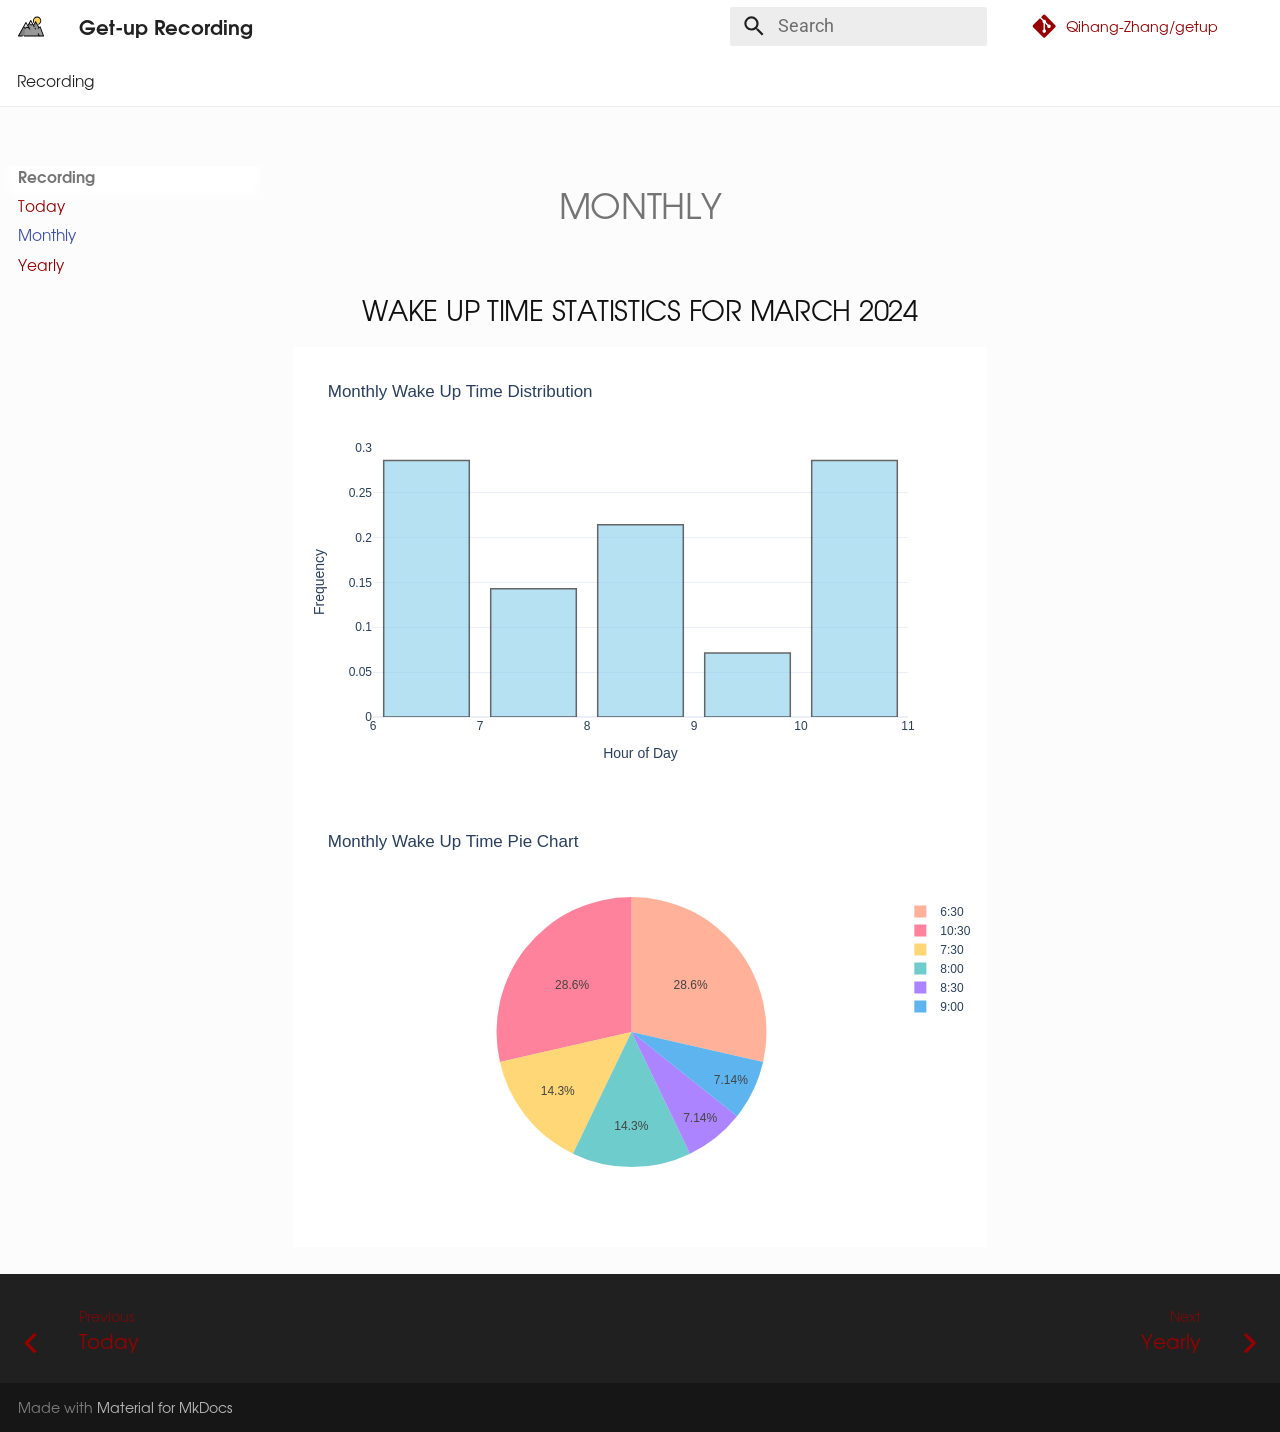
==== home/monthly_stats/index.html @ a6f7924c "Deployed 1d80e05 with MkDocs version: 1.5.3" ====
<!doctype html>
<html lang="en" class="no-js">
  <head>
    
      <meta charset="utf-8">
      <meta name="viewport" content="width=device-width,initial-scale=1">
      
      
      
      
        <link rel="prev" href="../..">
      
      
        <link rel="next" href="../yearly_stats/">
      
      
      <link rel="icon" href="../../assets/landscape/M2.svg">
      <meta name="generator" content="mkdocs-1.5.3, mkdocs-material-9.5.15">
    
    
      
        <title>Monthly - Get-up Recording</title>
      
    
    
      <link rel="stylesheet" href="../../assets/stylesheets/main.7e359304.min.css">
      
        
        <link rel="stylesheet" href="../../assets/stylesheets/palette.06af60db.min.css">
      
      


    
    
      
    
    
      
        
        
        <link rel="preconnect" href="https://fonts.gstatic.com" crossorigin>
        <link rel="stylesheet" href="https://fonts.googleapis.com/css?family=Roboto:300,300i,400,400i,700,700i%7CRoboto+Mono:400,400i,700,700i&display=fallback">
        <style>:root{--md-text-font:"Roboto";--md-code-font:"Roboto Mono"}</style>
      
    
    
      <link rel="stylesheet" href="../../stylesheets/gothic.css">
    
    <script>__md_scope=new URL("../..",location),__md_hash=e=>[...e].reduce((e,_)=>(e<<5)-e+_.charCodeAt(0),0),__md_get=(e,_=localStorage,t=__md_scope)=>JSON.parse(_.getItem(t.pathname+"."+e)),__md_set=(e,_,t=localStorage,a=__md_scope)=>{try{t.setItem(a.pathname+"."+e,JSON.stringify(_))}catch(e){}}</script>
    
      

    
    
    
  </head>
  
  
    
    
    
    
    
    <body dir="ltr" data-md-color-scheme="default" data-md-color-primary="white" data-md-color-accent="light-green">
  
    
    <input class="md-toggle" data-md-toggle="drawer" type="checkbox" id="__drawer" autocomplete="off">
    <input class="md-toggle" data-md-toggle="search" type="checkbox" id="__search" autocomplete="off">
    <label class="md-overlay" for="__drawer"></label>
    <div data-md-component="skip">
      
    </div>
    <div data-md-component="announce">
      
    </div>
    
    
      

<header class="md-header" data-md-component="header">
  <nav class="md-header__inner md-grid" aria-label="Header">
    <a href="https://qihang-zhang.github.io/" title="Get-up Recording" class="md-header__button md-logo" aria-label="Get-up Recording" data-md-component="logo">
      
  <img src="../../assets/landscape/M1.svg" alt="logo">

    </a>
    <label class="md-header__button md-icon" for="__drawer">
      
      <svg xmlns="http://www.w3.org/2000/svg" viewBox="0 0 24 24"><path d="M3 6h18v2H3V6m0 5h18v2H3v-2m0 5h18v2H3v-2Z"/></svg>
    </label>
    <div class="md-header__title" data-md-component="header-title">
      <div class="md-header__ellipsis">
        <div class="md-header__topic">
          <span class="md-ellipsis">
            Get-up Recording
          </span>
        </div>
        <div class="md-header__topic" data-md-component="header-topic">
          <span class="md-ellipsis">
            
              Monthly
            
          </span>
        </div>
      </div>
    </div>
    
      
    
    
    
    
      <label class="md-header__button md-icon" for="__search">
        
        <svg xmlns="http://www.w3.org/2000/svg" viewBox="0 0 24 24"><path d="M9.5 3A6.5 6.5 0 0 1 16 9.5c0 1.61-.59 3.09-1.56 4.23l.27.27h.79l5 5-1.5 1.5-5-5v-.79l-.27-.27A6.516 6.516 0 0 1 9.5 16 6.5 6.5 0 0 1 3 9.5 6.5 6.5 0 0 1 9.5 3m0 2C7 5 5 7 5 9.5S7 14 9.5 14 14 12 14 9.5 12 5 9.5 5Z"/></svg>
      </label>
      <div class="md-search" data-md-component="search" role="dialog">
  <label class="md-search__overlay" for="__search"></label>
  <div class="md-search__inner" role="search">
    <form class="md-search__form" name="search">
      <input type="text" class="md-search__input" name="query" aria-label="Search" placeholder="Search" autocapitalize="off" autocorrect="off" autocomplete="off" spellcheck="false" data-md-component="search-query" required>
      <label class="md-search__icon md-icon" for="__search">
        
        <svg xmlns="http://www.w3.org/2000/svg" viewBox="0 0 24 24"><path d="M9.5 3A6.5 6.5 0 0 1 16 9.5c0 1.61-.59 3.09-1.56 4.23l.27.27h.79l5 5-1.5 1.5-5-5v-.79l-.27-.27A6.516 6.516 0 0 1 9.5 16 6.5 6.5 0 0 1 3 9.5 6.5 6.5 0 0 1 9.5 3m0 2C7 5 5 7 5 9.5S7 14 9.5 14 14 12 14 9.5 12 5 9.5 5Z"/></svg>
        
        <svg xmlns="http://www.w3.org/2000/svg" viewBox="0 0 320 512"><!--! Font Awesome Free 6.5.1 by @fontawesome - https://fontawesome.com License - https://fontawesome.com/license/free (Icons: CC BY 4.0, Fonts: SIL OFL 1.1, Code: MIT License) Copyright 2023 Fonticons, Inc.--><path d="M41.4 233.4c-12.5 12.5-12.5 32.8 0 45.3l160 160c12.5 12.5 32.8 12.5 45.3 0s12.5-32.8 0-45.3L109.3 256l137.3-137.4c12.5-12.5 12.5-32.8 0-45.3s-32.8-12.5-45.3 0l-160 160z"/></svg>
      </label>
      <nav class="md-search__options" aria-label="Search">
        
        <button type="reset" class="md-search__icon md-icon" title="Clear" aria-label="Clear" tabindex="-1">
          
          <svg xmlns="http://www.w3.org/2000/svg" viewBox="0 0 24 24"><path d="M19 6.41 17.59 5 12 10.59 6.41 5 5 6.41 10.59 12 5 17.59 6.41 19 12 13.41 17.59 19 19 17.59 13.41 12 19 6.41Z"/></svg>
        </button>
      </nav>
      
    </form>
    <div class="md-search__output">
      <div class="md-search__scrollwrap" data-md-scrollfix>
        <div class="md-search-result" data-md-component="search-result">
          <div class="md-search-result__meta">
            Initializing search
          </div>
          <ol class="md-search-result__list" role="presentation"></ol>
        </div>
      </div>
    </div>
  </div>
</div>
    
    
      <div class="md-header__source">
        <a href="https://github.com/Qihang-Zhang/getup" title="Go to repository" class="md-source" data-md-component="source">
  <div class="md-source__icon md-icon">
    
    <svg xmlns="http://www.w3.org/2000/svg" viewBox="0 0 448 512"><!--! Font Awesome Free 6.5.1 by @fontawesome - https://fontawesome.com License - https://fontawesome.com/license/free (Icons: CC BY 4.0, Fonts: SIL OFL 1.1, Code: MIT License) Copyright 2023 Fonticons, Inc.--><path d="M439.55 236.05 244 40.45a28.87 28.87 0 0 0-40.81 0l-40.66 40.63 51.52 51.52c27.06-9.14 52.68 16.77 43.39 43.68l49.66 49.66c34.23-11.8 61.18 31 35.47 56.69-26.49 26.49-70.21-2.87-56-37.34L240.22 199v121.85c25.3 12.54 22.26 41.85 9.08 55a34.34 34.34 0 0 1-48.55 0c-17.57-17.6-11.07-46.91 11.25-56v-123c-20.8-8.51-24.6-30.74-18.64-45L142.57 101 8.45 235.14a28.86 28.86 0 0 0 0 40.81l195.61 195.6a28.86 28.86 0 0 0 40.8 0l194.69-194.69a28.86 28.86 0 0 0 0-40.81z"/></svg>
  </div>
  <div class="md-source__repository">
    Qihang-Zhang/getup
  </div>
</a>
      </div>
    
  </nav>
  
</header>
    
    <div class="md-container" data-md-component="container">
      
      
        
          
            
<nav class="md-tabs" aria-label="Tabs" data-md-component="tabs">
  <div class="md-grid">
    <ul class="md-tabs__list">
      
        
  
  
    
  
  
    
    
      <li class="md-tabs__item md-tabs__item--active">
        <a href="../.." class="md-tabs__link">
          
  
  Recording

        </a>
      </li>
    
  

      
    </ul>
  </div>
</nav>
          
        
      
      <main class="md-main" data-md-component="main">
        <div class="md-main__inner md-grid">
          
            
              
              <div class="md-sidebar md-sidebar--primary" data-md-component="sidebar" data-md-type="navigation" >
                <div class="md-sidebar__scrollwrap">
                  <div class="md-sidebar__inner">
                    


  


<nav class="md-nav md-nav--primary md-nav--lifted" aria-label="Navigation" data-md-level="0">
  <label class="md-nav__title" for="__drawer">
    <a href="https://qihang-zhang.github.io/" title="Get-up Recording" class="md-nav__button md-logo" aria-label="Get-up Recording" data-md-component="logo">
      
  <img src="../../assets/landscape/M1.svg" alt="logo">

    </a>
    Get-up Recording
  </label>
  
    <div class="md-nav__source">
      <a href="https://github.com/Qihang-Zhang/getup" title="Go to repository" class="md-source" data-md-component="source">
  <div class="md-source__icon md-icon">
    
    <svg xmlns="http://www.w3.org/2000/svg" viewBox="0 0 448 512"><!--! Font Awesome Free 6.5.1 by @fontawesome - https://fontawesome.com License - https://fontawesome.com/license/free (Icons: CC BY 4.0, Fonts: SIL OFL 1.1, Code: MIT License) Copyright 2023 Fonticons, Inc.--><path d="M439.55 236.05 244 40.45a28.87 28.87 0 0 0-40.81 0l-40.66 40.63 51.52 51.52c27.06-9.14 52.68 16.77 43.39 43.68l49.66 49.66c34.23-11.8 61.18 31 35.47 56.69-26.49 26.49-70.21-2.87-56-37.34L240.22 199v121.85c25.3 12.54 22.26 41.85 9.08 55a34.34 34.34 0 0 1-48.55 0c-17.57-17.6-11.07-46.91 11.25-56v-123c-20.8-8.51-24.6-30.74-18.64-45L142.57 101 8.45 235.14a28.86 28.86 0 0 0 0 40.81l195.61 195.6a28.86 28.86 0 0 0 40.8 0l194.69-194.69a28.86 28.86 0 0 0 0-40.81z"/></svg>
  </div>
  <div class="md-source__repository">
    Qihang-Zhang/getup
  </div>
</a>
    </div>
  
  <ul class="md-nav__list" data-md-scrollfix>
    
      
      
  
  
    
  
  
  
    
    
    
      
        
        
      
      
    
    
    <li class="md-nav__item md-nav__item--active md-nav__item--section md-nav__item--nested">
      
        
        
        <input class="md-nav__toggle md-toggle " type="checkbox" id="__nav_1" checked>
        
          
          <label class="md-nav__link" for="__nav_1" id="__nav_1_label" tabindex="">
            
  
  <span class="md-ellipsis">
    Recording
  </span>
  

            <span class="md-nav__icon md-icon"></span>
          </label>
        
        <nav class="md-nav" data-md-level="1" aria-labelledby="__nav_1_label" aria-expanded="true">
          <label class="md-nav__title" for="__nav_1">
            <span class="md-nav__icon md-icon"></span>
            Recording
          </label>
          <ul class="md-nav__list" data-md-scrollfix>
            
              
                
  
  
  
  
    <li class="md-nav__item">
      <a href="../.." class="md-nav__link">
        
  
  <span class="md-ellipsis">
    Today
  </span>
  

      </a>
    </li>
  

              
            
              
                
  
  
    
  
  
  
    <li class="md-nav__item md-nav__item--active">
      
      <input class="md-nav__toggle md-toggle" type="checkbox" id="__toc">
      
      
      
      <a href="./" class="md-nav__link md-nav__link--active">
        
  
  <span class="md-ellipsis">
    Monthly
  </span>
  

      </a>
      
    </li>
  

              
            
              
                
  
  
  
  
    <li class="md-nav__item">
      <a href="../yearly_stats/" class="md-nav__link">
        
  
  <span class="md-ellipsis">
    Yearly
  </span>
  

      </a>
    </li>
  

              
            
          </ul>
        </nav>
      
    </li>
  

    
  </ul>
</nav>
                  </div>
                </div>
              </div>
            
            
              
              <div class="md-sidebar md-sidebar--secondary" data-md-component="sidebar" data-md-type="toc" >
                <div class="md-sidebar__scrollwrap">
                  <div class="md-sidebar__inner">
                    

<nav class="md-nav md-nav--secondary" aria-label="Table of contents">
  
  
  
  
</nav>
                  </div>
                </div>
              </div>
            
          
          
            <div class="md-content" data-md-component="content">
              <article class="md-content__inner md-typeset">
                
                  

  
  


  <h1>Monthly</h1>

<!DOCTYPE html>
<html lang="en">
<body>
    <center><h2>Wake Up Time Statistics for March 2024</h2></center>
    <div class="container">
        <div class="img">
            <div>                        <script type="text/javascript">window.PlotlyConfig = {MathJaxConfig: 'local'};</script>
        <script charset="utf-8" src="https://cdn.plot.ly/plotly-2.30.0.min.js"></script>                <div id="ffcd288f-e670-4877-8eeb-a7ca660f9867" class="plotly-graph-div" style="height:100%; width:100%;"></div>            <script type="text/javascript">                                    window.PLOTLYENV=window.PLOTLYENV || {};                                    if (document.getElementById("ffcd288f-e670-4877-8eeb-a7ca660f9867")) {                    Plotly.newPlot(                        "ffcd288f-e670-4877-8eeb-a7ca660f9867",                        [{"histnorm":"probability","marker":{"color":"skyblue","line":{"color":"black","width":1.5}},"opacity":0.6,"x":[10.516666666666667,10.583333333333334,6.583333333333333,8.333333333333334,10.583333333333334,6.583333333333333,6.75,8.266666666666667,10.516666666666667,6.516666666666667,8.5,7.5,7.983333333333333,9.483333333333333],"xbins":{"end":24,"size":1,"start":0},"type":"histogram"}],                        {"template":{"data":{"barpolar":[{"marker":{"line":{"color":"white","width":0.5},"pattern":{"fillmode":"overlay","size":10,"solidity":0.2}},"type":"barpolar"}],"bar":[{"error_x":{"color":"#2a3f5f"},"error_y":{"color":"#2a3f5f"},"marker":{"line":{"color":"white","width":0.5},"pattern":{"fillmode":"overlay","size":10,"solidity":0.2}},"type":"bar"}],"carpet":[{"aaxis":{"endlinecolor":"#2a3f5f","gridcolor":"#C8D4E3","linecolor":"#C8D4E3","minorgridcolor":"#C8D4E3","startlinecolor":"#2a3f5f"},"baxis":{"endlinecolor":"#2a3f5f","gridcolor":"#C8D4E3","linecolor":"#C8D4E3","minorgridcolor":"#C8D4E3","startlinecolor":"#2a3f5f"},"type":"carpet"}],"choropleth":[{"colorbar":{"outlinewidth":0,"ticks":""},"type":"choropleth"}],"contourcarpet":[{"colorbar":{"outlinewidth":0,"ticks":""},"type":"contourcarpet"}],"contour":[{"colorbar":{"outlinewidth":0,"ticks":""},"colorscale":[[0.0,"#0d0887"],[0.1111111111111111,"#46039f"],[0.2222222222222222,"#7201a8"],[0.3333333333333333,"#9c179e"],[0.4444444444444444,"#bd3786"],[0.5555555555555556,"#d8576b"],[0.6666666666666666,"#ed7953"],[0.7777777777777778,"#fb9f3a"],[0.8888888888888888,"#fdca26"],[1.0,"#f0f921"]],"type":"contour"}],"heatmapgl":[{"colorbar":{"outlinewidth":0,"ticks":""},"colorscale":[[0.0,"#0d0887"],[0.1111111111111111,"#46039f"],[0.2222222222222222,"#7201a8"],[0.3333333333333333,"#9c179e"],[0.4444444444444444,"#bd3786"],[0.5555555555555556,"#d8576b"],[0.6666666666666666,"#ed7953"],[0.7777777777777778,"#fb9f3a"],[0.8888888888888888,"#fdca26"],[1.0,"#f0f921"]],"type":"heatmapgl"}],"heatmap":[{"colorbar":{"outlinewidth":0,"ticks":""},"colorscale":[[0.0,"#0d0887"],[0.1111111111111111,"#46039f"],[0.2222222222222222,"#7201a8"],[0.3333333333333333,"#9c179e"],[0.4444444444444444,"#bd3786"],[0.5555555555555556,"#d8576b"],[0.6666666666666666,"#ed7953"],[0.7777777777777778,"#fb9f3a"],[0.8888888888888888,"#fdca26"],[1.0,"#f0f921"]],"type":"heatmap"}],"histogram2dcontour":[{"colorbar":{"outlinewidth":0,"ticks":""},"colorscale":[[0.0,"#0d0887"],[0.1111111111111111,"#46039f"],[0.2222222222222222,"#7201a8"],[0.3333333333333333,"#9c179e"],[0.4444444444444444,"#bd3786"],[0.5555555555555556,"#d8576b"],[0.6666666666666666,"#ed7953"],[0.7777777777777778,"#fb9f3a"],[0.8888888888888888,"#fdca26"],[1.0,"#f0f921"]],"type":"histogram2dcontour"}],"histogram2d":[{"colorbar":{"outlinewidth":0,"ticks":""},"colorscale":[[0.0,"#0d0887"],[0.1111111111111111,"#46039f"],[0.2222222222222222,"#7201a8"],[0.3333333333333333,"#9c179e"],[0.4444444444444444,"#bd3786"],[0.5555555555555556,"#d8576b"],[0.6666666666666666,"#ed7953"],[0.7777777777777778,"#fb9f3a"],[0.8888888888888888,"#fdca26"],[1.0,"#f0f921"]],"type":"histogram2d"}],"histogram":[{"marker":{"pattern":{"fillmode":"overlay","size":10,"solidity":0.2}},"type":"histogram"}],"mesh3d":[{"colorbar":{"outlinewidth":0,"ticks":""},"type":"mesh3d"}],"parcoords":[{"line":{"colorbar":{"outlinewidth":0,"ticks":""}},"type":"parcoords"}],"pie":[{"automargin":true,"type":"pie"}],"scatter3d":[{"line":{"colorbar":{"outlinewidth":0,"ticks":""}},"marker":{"colorbar":{"outlinewidth":0,"ticks":""}},"type":"scatter3d"}],"scattercarpet":[{"marker":{"colorbar":{"outlinewidth":0,"ticks":""}},"type":"scattercarpet"}],"scattergeo":[{"marker":{"colorbar":{"outlinewidth":0,"ticks":""}},"type":"scattergeo"}],"scattergl":[{"marker":{"colorbar":{"outlinewidth":0,"ticks":""}},"type":"scattergl"}],"scattermapbox":[{"marker":{"colorbar":{"outlinewidth":0,"ticks":""}},"type":"scattermapbox"}],"scatterpolargl":[{"marker":{"colorbar":{"outlinewidth":0,"ticks":""}},"type":"scatterpolargl"}],"scatterpolar":[{"marker":{"colorbar":{"outlinewidth":0,"ticks":""}},"type":"scatterpolar"}],"scatter":[{"fillpattern":{"fillmode":"overlay","size":10,"solidity":0.2},"type":"scatter"}],"scatterternary":[{"marker":{"colorbar":{"outlinewidth":0,"ticks":""}},"type":"scatterternary"}],"surface":[{"colorbar":{"outlinewidth":0,"ticks":""},"colorscale":[[0.0,"#0d0887"],[0.1111111111111111,"#46039f"],[0.2222222222222222,"#7201a8"],[0.3333333333333333,"#9c179e"],[0.4444444444444444,"#bd3786"],[0.5555555555555556,"#d8576b"],[0.6666666666666666,"#ed7953"],[0.7777777777777778,"#fb9f3a"],[0.8888888888888888,"#fdca26"],[1.0,"#f0f921"]],"type":"surface"}],"table":[{"cells":{"fill":{"color":"#EBF0F8"},"line":{"color":"white"}},"header":{"fill":{"color":"#C8D4E3"},"line":{"color":"white"}},"type":"table"}]},"layout":{"annotationdefaults":{"arrowcolor":"#2a3f5f","arrowhead":0,"arrowwidth":1},"autotypenumbers":"strict","coloraxis":{"colorbar":{"outlinewidth":0,"ticks":""}},"colorscale":{"diverging":[[0,"#8e0152"],[0.1,"#c51b7d"],[0.2,"#de77ae"],[0.3,"#f1b6da"],[0.4,"#fde0ef"],[0.5,"#f7f7f7"],[0.6,"#e6f5d0"],[0.7,"#b8e186"],[0.8,"#7fbc41"],[0.9,"#4d9221"],[1,"#276419"]],"sequential":[[0.0,"#0d0887"],[0.1111111111111111,"#46039f"],[0.2222222222222222,"#7201a8"],[0.3333333333333333,"#9c179e"],[0.4444444444444444,"#bd3786"],[0.5555555555555556,"#d8576b"],[0.6666666666666666,"#ed7953"],[0.7777777777777778,"#fb9f3a"],[0.8888888888888888,"#fdca26"],[1.0,"#f0f921"]],"sequentialminus":[[0.0,"#0d0887"],[0.1111111111111111,"#46039f"],[0.2222222222222222,"#7201a8"],[0.3333333333333333,"#9c179e"],[0.4444444444444444,"#bd3786"],[0.5555555555555556,"#d8576b"],[0.6666666666666666,"#ed7953"],[0.7777777777777778,"#fb9f3a"],[0.8888888888888888,"#fdca26"],[1.0,"#f0f921"]]},"colorway":["#636efa","#EF553B","#00cc96","#ab63fa","#FFA15A","#19d3f3","#FF6692","#B6E880","#FF97FF","#FECB52"],"font":{"color":"#2a3f5f"},"geo":{"bgcolor":"white","lakecolor":"white","landcolor":"white","showlakes":true,"showland":true,"subunitcolor":"#C8D4E3"},"hoverlabel":{"align":"left"},"hovermode":"closest","mapbox":{"style":"light"},"paper_bgcolor":"white","plot_bgcolor":"white","polar":{"angularaxis":{"gridcolor":"#EBF0F8","linecolor":"#EBF0F8","ticks":""},"bgcolor":"white","radialaxis":{"gridcolor":"#EBF0F8","linecolor":"#EBF0F8","ticks":""}},"scene":{"xaxis":{"backgroundcolor":"white","gridcolor":"#DFE8F3","gridwidth":2,"linecolor":"#EBF0F8","showbackground":true,"ticks":"","zerolinecolor":"#EBF0F8"},"yaxis":{"backgroundcolor":"white","gridcolor":"#DFE8F3","gridwidth":2,"linecolor":"#EBF0F8","showbackground":true,"ticks":"","zerolinecolor":"#EBF0F8"},"zaxis":{"backgroundcolor":"white","gridcolor":"#DFE8F3","gridwidth":2,"linecolor":"#EBF0F8","showbackground":true,"ticks":"","zerolinecolor":"#EBF0F8"}},"shapedefaults":{"line":{"color":"#2a3f5f"}},"ternary":{"aaxis":{"gridcolor":"#DFE8F3","linecolor":"#A2B1C6","ticks":""},"baxis":{"gridcolor":"#DFE8F3","linecolor":"#A2B1C6","ticks":""},"bgcolor":"white","caxis":{"gridcolor":"#DFE8F3","linecolor":"#A2B1C6","ticks":""}},"title":{"x":0.05},"xaxis":{"automargin":true,"gridcolor":"#EBF0F8","linecolor":"#EBF0F8","ticks":"","title":{"standoff":15},"zerolinecolor":"#EBF0F8","zerolinewidth":2},"yaxis":{"automargin":true,"gridcolor":"#EBF0F8","linecolor":"#EBF0F8","ticks":"","title":{"standoff":15},"zerolinecolor":"#EBF0F8","zerolinewidth":2}}},"title":{"text":"Monthly Wake Up Time Distribution"},"xaxis":{"title":{"text":"Hour of Day"}},"yaxis":{"title":{"text":"Frequency"}},"bargap":0.2},                        {"responsive": true}                    )                };                            </script>        </div>
        </div>
        <div class="img">
            <div>                        <script type="text/javascript">window.PlotlyConfig = {MathJaxConfig: 'local'};</script>
        <script charset="utf-8" src="https://cdn.plot.ly/plotly-2.30.0.min.js"></script>                <div id="f064e23f-c12c-47e0-9923-e2294c9eafc4" class="plotly-graph-div" style="height:100%; width:100%;"></div>            <script type="text/javascript">                                    window.PLOTLYENV=window.PLOTLYENV || {};                                    if (document.getElementById("f064e23f-c12c-47e0-9923-e2294c9eafc4")) {                    Plotly.newPlot(                        "f064e23f-c12c-47e0-9923-e2294c9eafc4",                        [{"labels":["6:30","7:30","8:00","8:30","9:00","10:30"],"marker":{"colors":["rgba(255, 159, 128, 0.8)","rgba(255, 205, 86, 0.8)","rgba(75, 192, 192, 0.8)","rgba(153, 102, 255, 0.8)","rgba(54, 162, 235, 0.8)","rgba(255, 99, 132, 0.8)","rgba(101, 143, 75, 0.8)","rgba(255, 159, 64, 0.8)","rgba(201, 203, 207, 0.8)"]},"values":[4,2,2,1,1,4],"type":"pie"}],                        {"template":{"data":{"histogram2dcontour":[{"type":"histogram2dcontour","colorbar":{"outlinewidth":0,"ticks":""},"colorscale":[[0.0,"#0d0887"],[0.1111111111111111,"#46039f"],[0.2222222222222222,"#7201a8"],[0.3333333333333333,"#9c179e"],[0.4444444444444444,"#bd3786"],[0.5555555555555556,"#d8576b"],[0.6666666666666666,"#ed7953"],[0.7777777777777778,"#fb9f3a"],[0.8888888888888888,"#fdca26"],[1.0,"#f0f921"]]}],"choropleth":[{"type":"choropleth","colorbar":{"outlinewidth":0,"ticks":""}}],"histogram2d":[{"type":"histogram2d","colorbar":{"outlinewidth":0,"ticks":""},"colorscale":[[0.0,"#0d0887"],[0.1111111111111111,"#46039f"],[0.2222222222222222,"#7201a8"],[0.3333333333333333,"#9c179e"],[0.4444444444444444,"#bd3786"],[0.5555555555555556,"#d8576b"],[0.6666666666666666,"#ed7953"],[0.7777777777777778,"#fb9f3a"],[0.8888888888888888,"#fdca26"],[1.0,"#f0f921"]]}],"heatmap":[{"type":"heatmap","colorbar":{"outlinewidth":0,"ticks":""},"colorscale":[[0.0,"#0d0887"],[0.1111111111111111,"#46039f"],[0.2222222222222222,"#7201a8"],[0.3333333333333333,"#9c179e"],[0.4444444444444444,"#bd3786"],[0.5555555555555556,"#d8576b"],[0.6666666666666666,"#ed7953"],[0.7777777777777778,"#fb9f3a"],[0.8888888888888888,"#fdca26"],[1.0,"#f0f921"]]}],"heatmapgl":[{"type":"heatmapgl","colorbar":{"outlinewidth":0,"ticks":""},"colorscale":[[0.0,"#0d0887"],[0.1111111111111111,"#46039f"],[0.2222222222222222,"#7201a8"],[0.3333333333333333,"#9c179e"],[0.4444444444444444,"#bd3786"],[0.5555555555555556,"#d8576b"],[0.6666666666666666,"#ed7953"],[0.7777777777777778,"#fb9f3a"],[0.8888888888888888,"#fdca26"],[1.0,"#f0f921"]]}],"contourcarpet":[{"type":"contourcarpet","colorbar":{"outlinewidth":0,"ticks":""}}],"contour":[{"type":"contour","colorbar":{"outlinewidth":0,"ticks":""},"colorscale":[[0.0,"#0d0887"],[0.1111111111111111,"#46039f"],[0.2222222222222222,"#7201a8"],[0.3333333333333333,"#9c179e"],[0.4444444444444444,"#bd3786"],[0.5555555555555556,"#d8576b"],[0.6666666666666666,"#ed7953"],[0.7777777777777778,"#fb9f3a"],[0.8888888888888888,"#fdca26"],[1.0,"#f0f921"]]}],"surface":[{"type":"surface","colorbar":{"outlinewidth":0,"ticks":""},"colorscale":[[0.0,"#0d0887"],[0.1111111111111111,"#46039f"],[0.2222222222222222,"#7201a8"],[0.3333333333333333,"#9c179e"],[0.4444444444444444,"#bd3786"],[0.5555555555555556,"#d8576b"],[0.6666666666666666,"#ed7953"],[0.7777777777777778,"#fb9f3a"],[0.8888888888888888,"#fdca26"],[1.0,"#f0f921"]]}],"mesh3d":[{"type":"mesh3d","colorbar":{"outlinewidth":0,"ticks":""}}],"scatter":[{"fillpattern":{"fillmode":"overlay","size":10,"solidity":0.2},"type":"scatter"}],"parcoords":[{"type":"parcoords","line":{"colorbar":{"outlinewidth":0,"ticks":""}}}],"scatterpolargl":[{"type":"scatterpolargl","marker":{"colorbar":{"outlinewidth":0,"ticks":""}}}],"bar":[{"error_x":{"color":"#2a3f5f"},"error_y":{"color":"#2a3f5f"},"marker":{"line":{"color":"#E5ECF6","width":0.5},"pattern":{"fillmode":"overlay","size":10,"solidity":0.2}},"type":"bar"}],"scattergeo":[{"type":"scattergeo","marker":{"colorbar":{"outlinewidth":0,"ticks":""}}}],"scatterpolar":[{"type":"scatterpolar","marker":{"colorbar":{"outlinewidth":0,"ticks":""}}}],"histogram":[{"marker":{"pattern":{"fillmode":"overlay","size":10,"solidity":0.2}},"type":"histogram"}],"scattergl":[{"type":"scattergl","marker":{"colorbar":{"outlinewidth":0,"ticks":""}}}],"scatter3d":[{"type":"scatter3d","line":{"colorbar":{"outlinewidth":0,"ticks":""}},"marker":{"colorbar":{"outlinewidth":0,"ticks":""}}}],"scattermapbox":[{"type":"scattermapbox","marker":{"colorbar":{"outlinewidth":0,"ticks":""}}}],"scatterternary":[{"type":"scatterternary","marker":{"colorbar":{"outlinewidth":0,"ticks":""}}}],"scattercarpet":[{"type":"scattercarpet","marker":{"colorbar":{"outlinewidth":0,"ticks":""}}}],"carpet":[{"aaxis":{"endlinecolor":"#2a3f5f","gridcolor":"white","linecolor":"white","minorgridcolor":"white","startlinecolor":"#2a3f5f"},"baxis":{"endlinecolor":"#2a3f5f","gridcolor":"white","linecolor":"white","minorgridcolor":"white","startlinecolor":"#2a3f5f"},"type":"carpet"}],"table":[{"cells":{"fill":{"color":"#EBF0F8"},"line":{"color":"white"}},"header":{"fill":{"color":"#C8D4E3"},"line":{"color":"white"}},"type":"table"}],"barpolar":[{"marker":{"line":{"color":"#E5ECF6","width":0.5},"pattern":{"fillmode":"overlay","size":10,"solidity":0.2}},"type":"barpolar"}],"pie":[{"automargin":true,"type":"pie"}]},"layout":{"autotypenumbers":"strict","colorway":["#636efa","#EF553B","#00cc96","#ab63fa","#FFA15A","#19d3f3","#FF6692","#B6E880","#FF97FF","#FECB52"],"font":{"color":"#2a3f5f"},"hovermode":"closest","hoverlabel":{"align":"left"},"paper_bgcolor":"white","plot_bgcolor":"#E5ECF6","polar":{"bgcolor":"#E5ECF6","angularaxis":{"gridcolor":"white","linecolor":"white","ticks":""},"radialaxis":{"gridcolor":"white","linecolor":"white","ticks":""}},"ternary":{"bgcolor":"#E5ECF6","aaxis":{"gridcolor":"white","linecolor":"white","ticks":""},"baxis":{"gridcolor":"white","linecolor":"white","ticks":""},"caxis":{"gridcolor":"white","linecolor":"white","ticks":""}},"coloraxis":{"colorbar":{"outlinewidth":0,"ticks":""}},"colorscale":{"sequential":[[0.0,"#0d0887"],[0.1111111111111111,"#46039f"],[0.2222222222222222,"#7201a8"],[0.3333333333333333,"#9c179e"],[0.4444444444444444,"#bd3786"],[0.5555555555555556,"#d8576b"],[0.6666666666666666,"#ed7953"],[0.7777777777777778,"#fb9f3a"],[0.8888888888888888,"#fdca26"],[1.0,"#f0f921"]],"sequentialminus":[[0.0,"#0d0887"],[0.1111111111111111,"#46039f"],[0.2222222222222222,"#7201a8"],[0.3333333333333333,"#9c179e"],[0.4444444444444444,"#bd3786"],[0.5555555555555556,"#d8576b"],[0.6666666666666666,"#ed7953"],[0.7777777777777778,"#fb9f3a"],[0.8888888888888888,"#fdca26"],[1.0,"#f0f921"]],"diverging":[[0,"#8e0152"],[0.1,"#c51b7d"],[0.2,"#de77ae"],[0.3,"#f1b6da"],[0.4,"#fde0ef"],[0.5,"#f7f7f7"],[0.6,"#e6f5d0"],[0.7,"#b8e186"],[0.8,"#7fbc41"],[0.9,"#4d9221"],[1,"#276419"]]},"xaxis":{"gridcolor":"white","linecolor":"white","ticks":"","title":{"standoff":15},"zerolinecolor":"white","automargin":true,"zerolinewidth":2},"yaxis":{"gridcolor":"white","linecolor":"white","ticks":"","title":{"standoff":15},"zerolinecolor":"white","automargin":true,"zerolinewidth":2},"scene":{"xaxis":{"backgroundcolor":"#E5ECF6","gridcolor":"white","linecolor":"white","showbackground":true,"ticks":"","zerolinecolor":"white","gridwidth":2},"yaxis":{"backgroundcolor":"#E5ECF6","gridcolor":"white","linecolor":"white","showbackground":true,"ticks":"","zerolinecolor":"white","gridwidth":2},"zaxis":{"backgroundcolor":"#E5ECF6","gridcolor":"white","linecolor":"white","showbackground":true,"ticks":"","zerolinecolor":"white","gridwidth":2}},"shapedefaults":{"line":{"color":"#2a3f5f"}},"annotationdefaults":{"arrowcolor":"#2a3f5f","arrowhead":0,"arrowwidth":1},"geo":{"bgcolor":"white","landcolor":"#E5ECF6","subunitcolor":"white","showland":true,"showlakes":true,"lakecolor":"white"},"title":{"x":0.05},"mapbox":{"style":"light"}}},"title":{"text":"Monthly Wake Up Time Pie Chart"}},                        {"responsive": true}                    )                };                            </script>        </div>
        </div>
    </div>
</body>
</html>












                
              </article>
            </div>
          
          
<script>var target=document.getElementById(location.hash.slice(1));target&&target.name&&(target.checked=target.name.startsWith("__tabbed_"))</script>
        </div>
        
      </main>
      
        <footer class="md-footer">
  
    
      
      <nav class="md-footer__inner md-grid" aria-label="Footer" >
        
          
          <a href="../.." class="md-footer__link md-footer__link--prev" aria-label="Previous: Today">
            <div class="md-footer__button md-icon">
              
              <svg xmlns="http://www.w3.org/2000/svg" viewBox="0 0 320 512"><!--! Font Awesome Free 6.5.1 by @fontawesome - https://fontawesome.com License - https://fontawesome.com/license/free (Icons: CC BY 4.0, Fonts: SIL OFL 1.1, Code: MIT License) Copyright 2023 Fonticons, Inc.--><path d="M41.4 233.4c-12.5 12.5-12.5 32.8 0 45.3l160 160c12.5 12.5 32.8 12.5 45.3 0s12.5-32.8 0-45.3L109.3 256l137.3-137.4c12.5-12.5 12.5-32.8 0-45.3s-32.8-12.5-45.3 0l-160 160z"/></svg>
            </div>
            <div class="md-footer__title">
              <span class="md-footer__direction">
                Previous
              </span>
              <div class="md-ellipsis">
                Today
              </div>
            </div>
          </a>
        
        
          
          <a href="../yearly_stats/" class="md-footer__link md-footer__link--next" aria-label="Next: Yearly">
            <div class="md-footer__title">
              <span class="md-footer__direction">
                Next
              </span>
              <div class="md-ellipsis">
                Yearly
              </div>
            </div>
            <div class="md-footer__button md-icon">
              
              <svg xmlns="http://www.w3.org/2000/svg" viewBox="0 0 320 512"><!--! Font Awesome Free 6.5.1 by @fontawesome - https://fontawesome.com License - https://fontawesome.com/license/free (Icons: CC BY 4.0, Fonts: SIL OFL 1.1, Code: MIT License) Copyright 2023 Fonticons, Inc.--><path d="M278.6 233.4c12.5 12.5 12.5 32.8 0 45.3l-160 160c-12.5 12.5-32.8 12.5-45.3 0s-12.5-32.8 0-45.3L210.7 256 73.4 118.6c-12.5-12.5-12.5-32.8 0-45.3s32.8-12.5 45.3 0l160 160z"/></svg>
            </div>
          </a>
        
      </nav>
    
  
  <div class="md-footer-meta md-typeset">
    <div class="md-footer-meta__inner md-grid">
      <div class="md-copyright">
  
  
    Made with
    <a href="https://squidfunk.github.io/mkdocs-material/" target="_blank" rel="noopener">
      Material for MkDocs
    </a>
  
</div>
      
    </div>
  </div>
</footer>
      
    </div>
    <div class="md-dialog" data-md-component="dialog">
      <div class="md-dialog__inner md-typeset"></div>
    </div>
    
    
    <script id="__config" type="application/json">{"base": "../..", "features": ["navigation.tabs", "header.autohide", "navigation.footer"], "search": "../../assets/javascripts/workers/search.b8dbb3d2.min.js", "translations": {"clipboard.copied": "Copied to clipboard", "clipboard.copy": "Copy to clipboard", "search.result.more.one": "1 more on this page", "search.result.more.other": "# more on this page", "search.result.none": "No matching documents", "search.result.one": "1 matching document", "search.result.other": "# matching documents", "search.result.placeholder": "Type to start searching", "search.result.term.missing": "Missing", "select.version": "Select version"}}</script>
    
    
      <script src="../../assets/javascripts/bundle.bd41221c.min.js"></script>
      
    
  </body>
</html>
---- assets/stylesheets/main.7e359304.min.css ----
@charset "UTF-8";html{-webkit-text-size-adjust:none;-moz-text-size-adjust:none;text-size-adjust:none;box-sizing:border-box}*,:after,:before{box-sizing:inherit}@media (prefers-reduced-motion){*,:after,:before{transition:none!important}}body{margin:0}a,button,input,label{-webkit-tap-highlight-color:transparent}a{color:inherit;text-decoration:none}hr{border:0;box-sizing:initial;display:block;height:.05rem;overflow:visible;padding:0}small{font-size:80%}sub,sup{line-height:1em}img{border-style:none}table{border-collapse:initial;border-spacing:0}td,th{font-weight:400;vertical-align:top}button{background:#0000;border:0;font-family:inherit;font-size:inherit;margin:0;padding:0}input{border:0;outline:none}:root{--md-primary-fg-color:#4051b5;--md-primary-fg-color--light:#5d6cc0;--md-primary-fg-color--dark:#303fa1;--md-primary-bg-color:#fff;--md-primary-bg-color--light:#ffffffb3;--md-accent-fg-color:#526cfe;--md-accent-fg-color--transparent:#526cfe1a;--md-accent-bg-color:#fff;--md-accent-bg-color--light:#ffffffb3}[data-md-color-scheme=default]{color-scheme:light}[data-md-color-scheme=default] img[src$="#gh-dark-mode-only"],[data-md-color-scheme=default] img[src$="#only-dark"]{display:none}:root,[data-md-color-scheme=default]{--md-hue:225deg;--md-default-fg-color:#000000de;--md-default-fg-color--light:#0000008a;--md-default-fg-color--lighter:#00000052;--md-default-fg-color--lightest:#00000012;--md-default-bg-color:#fff;--md-default-bg-color--light:#ffffffb3;--md-default-bg-color--lighter:#ffffff4d;--md-default-bg-color--lightest:#ffffff1f;--md-code-fg-color:#36464e;--md-code-bg-color:#f5f5f5;--md-code-hl-color:#4287ff;--md-code-hl-color--light:#4287ff1a;--md-code-hl-number-color:#d52a2a;--md-code-hl-special-color:#db1457;--md-code-hl-function-color:#a846b9;--md-code-hl-constant-color:#6e59d9;--md-code-hl-keyword-color:#3f6ec6;--md-code-hl-string-color:#1c7d4d;--md-code-hl-name-color:var(--md-code-fg-color);--md-code-hl-operator-color:var(--md-default-fg-color--light);--md-code-hl-punctuation-color:var(--md-default-fg-color--light);--md-code-hl-comment-color:var(--md-default-fg-color--light);--md-code-hl-generic-color:var(--md-default-fg-color--light);--md-code-hl-variable-color:var(--md-default-fg-color--light);--md-typeset-color:var(--md-default-fg-color);--md-typeset-a-color:var(--md-primary-fg-color);--md-typeset-del-color:#f5503d26;--md-typeset-ins-color:#0bd57026;--md-typeset-kbd-color:#fafafa;--md-typeset-kbd-accent-color:#fff;--md-typeset-kbd-border-color:#b8b8b8;--md-typeset-mark-color:#ffff0080;--md-typeset-table-color:#0000001f;--md-typeset-table-color--light:rgba(0,0,0,.035);--md-admonition-fg-color:var(--md-default-fg-color);--md-admonition-bg-color:var(--md-default-bg-color);--md-warning-fg-color:#000000de;--md-warning-bg-color:#ff9;--md-footer-fg-color:#fff;--md-footer-fg-color--light:#ffffffb3;--md-footer-fg-color--lighter:#ffffff73;--md-footer-bg-color:#000000de;--md-footer-bg-color--dark:#00000052;--md-shadow-z1:0 0.2rem 0.5rem #0000000d,0 0 0.05rem #0000001a;--md-shadow-z2:0 0.2rem 0.5rem #0000001a,0 0 0.05rem #00000040;--md-shadow-z3:0 0.2rem 0.5rem #0003,0 0 0.05rem #00000059}.md-icon svg{fill:currentcolor;display:block;height:1.2rem;width:1.2rem}body{-webkit-font-smoothing:antialiased;-moz-osx-font-smoothing:grayscale;--md-text-font-family:var(--md-text-font,_),-apple-system,BlinkMacSystemFont,Helvetica,Arial,sans-serif;--md-code-font-family:var(--md-code-font,_),SFMono-Regular,Consolas,Menlo,monospace}aside,body,input{font-feature-settings:"kern","liga";color:var(--md-typeset-color);font-family:var(--md-text-font-family)}code,kbd,pre{font-feature-settings:"kern";font-family:var(--md-code-font-family)}:root{--md-typeset-table-sort-icon:url('data:image/svg+xml;charset=utf-8,<svg xmlns="http://www.w3.org/2000/svg" viewBox="0 0 24 24"><path d="m18 21-4-4h3V7h-3l4-4 4 4h-3v10h3M2 19v-2h10v2M2 13v-2h7v2M2 7V5h4v2H2Z"/></svg>');--md-typeset-table-sort-icon--asc:url('data:image/svg+xml;charset=utf-8,<svg xmlns="http://www.w3.org/2000/svg" viewBox="0 0 24 24"><path d="M19 17h3l-4 4-4-4h3V3h2M2 17h10v2H2M6 5v2H2V5m0 6h7v2H2v-2Z"/></svg>');--md-typeset-table-sort-icon--desc:url('data:image/svg+xml;charset=utf-8,<svg xmlns="http://www.w3.org/2000/svg" viewBox="0 0 24 24"><path d="M19 7h3l-4-4-4 4h3v14h2M2 17h10v2H2M6 5v2H2V5m0 6h7v2H2v-2Z"/></svg>')}.md-typeset{-webkit-print-color-adjust:exact;color-adjust:exact;font-size:.8rem;line-height:1.6}@media print{.md-typeset{font-size:.68rem}}.md-typeset blockquote,.md-typeset dl,.md-typeset figure,.md-typeset ol,.md-typeset pre,.md-typeset ul{margin-bottom:1em;margin-top:1em}.md-typeset h1{color:var(--md-default-fg-color--light);font-size:2em;line-height:1.3;margin:0 0 1.25em}.md-typeset h1,.md-typeset h2{font-weight:300;letter-spacing:-.01em}.md-typeset h2{font-size:1.5625em;line-height:1.4;margin:1.6em 0 .64em}.md-typeset h3{font-size:1.25em;font-weight:400;letter-spacing:-.01em;line-height:1.5;margin:1.6em 0 .8em}.md-typeset h2+h3{margin-top:.8em}.md-typeset h4{font-weight:700;letter-spacing:-.01em;margin:1em 0}.md-typeset h5,.md-typeset h6{color:var(--md-default-fg-color--light);font-size:.8em;font-weight:700;letter-spacing:-.01em;margin:1.25em 0}.md-typeset h5{text-transform:uppercase}.md-typeset hr{border-bottom:.05rem solid var(--md-default-fg-color--lightest);display:flow-root;margin:1.5em 0}.md-typeset a{color:var(--md-typeset-a-color);word-break:break-word}.md-typeset a,.md-typeset a:before{transition:color 125ms}.md-typeset a:focus,.md-typeset a:hover{color:var(--md-accent-fg-color)}.md-typeset a:focus code,.md-typeset a:hover code{background-color:var(--md-accent-fg-color--transparent)}.md-typeset a code{color:currentcolor;transition:background-color 125ms}.md-typeset a.focus-visible{outline-color:var(--md-accent-fg-color);outline-offset:.2rem}.md-typeset code,.md-typeset kbd,.md-typeset pre{color:var(--md-code-fg-color);direction:ltr;font-variant-ligatures:none}@media print{.md-typeset code,.md-typeset kbd,.md-typeset pre{white-space:pre-wrap}}.md-typeset code{background-color:var(--md-code-bg-color);border-radius:.1rem;-webkit-box-decoration-break:clone;box-decoration-break:clone;font-size:.85em;padding:0 .2941176471em;word-break:break-word}.md-typeset code:not(.focus-visible){-webkit-tap-highlight-color:transparent;outline:none}.md-typeset pre{display:flow-root;line-height:1.4;position:relative}.md-typeset pre>code{-webkit-box-decoration-break:slice;box-decoration-break:slice;box-shadow:none;display:block;margin:0;outline-color:var(--md-accent-fg-color);overflow:auto;padding:.7720588235em 1.1764705882em;scrollbar-color:var(--md-default-fg-color--lighter) #0000;scrollbar-width:thin;touch-action:auto;word-break:normal}.md-typeset pre>code:hover{scrollbar-color:var(--md-accent-fg-color) #0000}.md-typeset pre>code::-webkit-scrollbar{height:.2rem;width:.2rem}.md-typeset pre>code::-webkit-scrollbar-thumb{background-color:var(--md-default-fg-color--lighter)}.md-typeset pre>code::-webkit-scrollbar-thumb:hover{background-color:var(--md-accent-fg-color)}.md-typeset kbd{background-color:var(--md-typeset-kbd-color);border-radius:.1rem;box-shadow:0 .1rem 0 .05rem var(--md-typeset-kbd-border-color),0 .1rem 0 var(--md-typeset-kbd-border-color),0 -.1rem .2rem var(--md-typeset-kbd-accent-color) inset;color:var(--md-default-fg-color);display:inline-block;font-size:.75em;padding:0 .6666666667em;vertical-align:text-top;word-break:break-word}.md-typeset mark{background-color:var(--md-typeset-mark-color);-webkit-box-decoration-break:clone;box-decoration-break:clone;color:inherit;word-break:break-word}.md-typeset abbr{border-bottom:.05rem dotted var(--md-default-fg-color--light);cursor:help;text-decoration:none}.md-typeset small{opacity:.75}[dir=ltr] .md-typeset sub,[dir=ltr] .md-typeset sup{margin-left:.078125em}[dir=rtl] .md-typeset sub,[dir=rtl] .md-typeset sup{margin-right:.078125em}[dir=ltr] .md-typeset blockquote{padding-left:.6rem}[dir=rtl] .md-typeset blockquote{padding-right:.6rem}[dir=ltr] .md-typeset blockquote{border-left:.2rem solid var(--md-default-fg-color--lighter)}[dir=rtl] .md-typeset blockquote{border-right:.2rem solid var(--md-default-fg-color--lighter)}.md-typeset blockquote{color:var(--md-default-fg-color--light);margin-left:0;margin-right:0}.md-typeset ul{list-style-type:disc}[dir=ltr] .md-typeset ol,[dir=ltr] .md-typeset ul{margin-left:.625em}[dir=rtl] .md-typeset ol,[dir=rtl] .md-typeset ul{margin-right:.625em}.md-typeset ol,.md-typeset ul{padding:0}.md-typeset ol:not([hidden]),.md-typeset ul:not([hidden]){display:flow-root}.md-typeset ol ol,.md-typeset ul ol{list-style-type:lower-alpha}.md-typeset ol ol ol,.md-typeset ul ol ol{list-style-type:lower-roman}[dir=ltr] .md-typeset ol li,[dir=ltr] .md-typeset ul li{margin-left:1.25em}[dir=rtl] .md-typeset ol li,[dir=rtl] .md-typeset ul li{margin-right:1.25em}.md-typeset ol li,.md-typeset ul li{margin-bottom:.5em}.md-typeset ol li blockquote,.md-typeset ol li p,.md-typeset ul li blockquote,.md-typeset ul li p{margin:.5em 0}.md-typeset ol li:last-child,.md-typeset ul li:last-child{margin-bottom:0}[dir=ltr] .md-typeset ol li ol,[dir=ltr] .md-typeset ol li ul,[dir=ltr] .md-typeset ul li ol,[dir=ltr] .md-typeset ul li ul{margin-left:.625em}[dir=rtl] .md-typeset ol li ol,[dir=rtl] .md-typeset ol li ul,[dir=rtl] .md-typeset ul li ol,[dir=rtl] .md-typeset ul li ul{margin-right:.625em}.md-typeset ol li ol,.md-typeset ol li ul,.md-typeset ul li ol,.md-typeset ul li ul{margin-bottom:.5em;margin-top:.5em}[dir=ltr] .md-typeset dd{margin-left:1.875em}[dir=rtl] .md-typeset dd{margin-right:1.875em}.md-typeset dd{margin-bottom:1.5em;margin-top:1em}.md-typeset img,.md-typeset svg,.md-typeset video{height:auto;max-width:100%}.md-typeset img[align=left]{margin:1em 1em 1em 0}.md-typeset img[align=right]{margin:1em 0 1em 1em}.md-typeset img[align]:only-child{margin-top:0}.md-typeset figure{display:flow-root;margin:1em auto;max-width:100%;text-align:center;width:-webkit-fit-content;width:-moz-fit-content;width:fit-content}.md-typeset figure img{display:block;margin:0 auto}.md-typeset figcaption{font-style:italic;margin:1em auto;max-width:24rem}.md-typeset iframe{max-width:100%}.md-typeset table:not([class]){background-color:var(--md-default-bg-color);border:.05rem solid var(--md-typeset-table-color);border-radius:.1rem;display:inline-block;font-size:.64rem;max-width:100%;overflow:auto;touch-action:auto}@media print{.md-typeset table:not([class]){display:table}}.md-typeset table:not([class])+*{margin-top:1.5em}.md-typeset table:not([class]) td>:first-child,.md-typeset table:not([class]) th>:first-child{margin-top:0}.md-typeset table:not([class]) td>:last-child,.md-typeset table:not([class]) th>:last-child{margin-bottom:0}.md-typeset table:not([class]) td:not([align]),.md-typeset table:not([class]) th:not([align]){text-align:left}[dir=rtl] .md-typeset table:not([class]) td:not([align]),[dir=rtl] .md-typeset table:not([class]) th:not([align]){text-align:right}.md-typeset table:not([class]) th{font-weight:700;min-width:5rem;padding:.9375em 1.25em;vertical-align:top}.md-typeset table:not([class]) td{border-top:.05rem solid var(--md-typeset-table-color);padding:.9375em 1.25em;vertical-align:top}.md-typeset table:not([class]) tbody tr{transition:background-color 125ms}.md-typeset table:not([class]) tbody tr:hover{background-color:var(--md-typeset-table-color--light);box-shadow:0 .05rem 0 var(--md-default-bg-color) inset}.md-typeset table:not([class]) a{word-break:normal}.md-typeset table th[role=columnheader]{cursor:pointer}[dir=ltr] .md-typeset table th[role=columnheader]:after{margin-left:.5em}[dir=rtl] .md-typeset table th[role=columnheader]:after{margin-right:.5em}.md-typeset table th[role=columnheader]:after{content:"";display:inline-block;height:1.2em;-webkit-mask-image:var(--md-typeset-table-sort-icon);mask-image:var(--md-typeset-table-sort-icon);-webkit-mask-repeat:no-repeat;mask-repeat:no-repeat;-webkit-mask-size:contain;mask-size:contain;transition:background-color 125ms;vertical-align:text-bottom;width:1.2em}.md-typeset table th[role=columnheader]:hover:after{background-color:var(--md-default-fg-color--lighter)}.md-typeset table th[role=columnheader][aria-sort=ascending]:after{background-color:var(--md-default-fg-color--light);-webkit-mask-image:var(--md-typeset-table-sort-icon--asc);mask-image:var(--md-typeset-table-sort-icon--asc)}.md-typeset table th[role=columnheader][aria-sort=descending]:after{background-color:var(--md-default-fg-color--light);-webkit-mask-image:var(--md-typeset-table-sort-icon--desc);mask-image:var(--md-typeset-table-sort-icon--desc)}.md-typeset__scrollwrap{margin:1em -.8rem;overflow-x:auto;touch-action:auto}.md-typeset__table{display:inline-block;margin-bottom:.5em;padding:0 .8rem}@media print{.md-typeset__table{display:block}}html .md-typeset__table table{display:table;margin:0;overflow:hidden;width:100%}@media screen and (max-width:44.984375em){.md-content__inner>pre{margin:1em -.8rem}.md-content__inner>pre code{border-radius:0}}.md-typeset .md-author{border-radius:100%;display:block;flex-shrink:0;height:1.6rem;overflow:hidden;position:relative;transition:color 125ms,transform 125ms;width:1.6rem}.md-typeset .md-author img{display:block}.md-typeset .md-author--more{background:var(--md-default-fg-color--lightest);color:var(--md-default-fg-color--lighter);font-size:.6rem;font-weight:700;line-height:1.6rem;text-align:center}.md-typeset .md-author--long{height:2.4rem;width:2.4rem}.md-typeset a.md-author{transform:scale(1)}.md-typeset a.md-author img{filter:grayscale(100%) opacity(75%);transition:filter 125ms}.md-typeset a.md-author:focus,.md-typeset a.md-author:hover{transform:scale(1.1);z-index:1}.md-typeset a.md-author:focus img,.md-typeset a.md-author:hover img{filter:grayscale(0)}.md-banner{background-color:var(--md-footer-bg-color);color:var(--md-footer-fg-color);overflow:auto}@media print{.md-banner{display:none}}.md-banner--warning{background-color:var(--md-warning-bg-color);color:var(--md-warning-fg-color)}.md-banner__inner{font-size:.7rem;margin:.6rem auto;padding:0 .8rem}[dir=ltr] .md-banner__button{float:right}[dir=rtl] .md-banner__button{float:left}.md-banner__button{color:inherit;cursor:pointer;transition:opacity .25s}.no-js .md-banner__button{display:none}.md-banner__button:hover{opacity:.7}html{font-size:125%;height:100%;overflow-x:hidden}@media screen and (min-width:100em){html{font-size:137.5%}}@media screen and (min-width:125em){html{font-size:150%}}body{background-color:var(--md-default-bg-color);display:flex;flex-direction:column;font-size:.5rem;min-height:100%;position:relative;width:100%}@media print{body{display:block}}@media screen and (max-width:59.984375em){body[data-md-scrolllock]{position:fixed}}.md-grid{margin-left:auto;margin-right:auto;max-width:61rem}.md-container{display:flex;flex-direction:column;flex-grow:1}@media print{.md-container{display:block}}.md-main{flex-grow:1}.md-main__inner{display:flex;height:100%;margin-top:1.5rem}.md-ellipsis{overflow:hidden;text-overflow:ellipsis}.md-toggle{display:none}.md-option{height:0;opacity:0;position:absolute;width:0}.md-option:checked+label:not([hidden]){display:block}.md-option.focus-visible+label{outline-color:var(--md-accent-fg-color);outline-style:auto}.md-skip{background-color:var(--md-default-fg-color);border-radius:.1rem;color:var(--md-default-bg-color);font-size:.64rem;margin:.5rem;opacity:0;outline-color:var(--md-accent-fg-color);padding:.3rem .5rem;position:fixed;transform:translateY(.4rem);z-index:-1}.md-skip:focus{opacity:1;transform:translateY(0);transition:transform .25s cubic-bezier(.4,0,.2,1),opacity 175ms 75ms;z-index:10}@page{margin:25mm}:root{--md-clipboard-icon:url('data:image/svg+xml;charset=utf-8,<svg xmlns="http://www.w3.org/2000/svg" viewBox="0 0 24 24"><path d="M19 21H8V7h11m0-2H8a2 2 0 0 0-2 2v14a2 2 0 0 0 2 2h11a2 2 0 0 0 2-2V7a2 2 0 0 0-2-2m-3-4H4a2 2 0 0 0-2 2v14h2V3h12V1Z"/></svg>')}.md-clipboard{border-radius:.1rem;color:var(--md-default-fg-color--lightest);cursor:pointer;height:1.5em;outline-color:var(--md-accent-fg-color);outline-offset:.1rem;position:absolute;right:.5em;top:.5em;transition:color .25s;width:1.5em;z-index:1}@media print{.md-clipboard{display:none}}.md-clipboard:not(.focus-visible){-webkit-tap-highlight-color:transparent;outline:none}:hover>.md-clipboard{color:var(--md-default-fg-color--light)}.md-clipboard:focus,.md-clipboard:hover{color:var(--md-accent-fg-color)}.md-clipboard:after{background-color:currentcolor;content:"";display:block;height:1.125em;margin:0 auto;-webkit-mask-image:var(--md-clipboard-icon);mask-image:var(--md-clipboard-icon);-webkit-mask-position:center;mask-position:center;-webkit-mask-repeat:no-repeat;mask-repeat:no-repeat;-webkit-mask-size:contain;mask-size:contain;width:1.125em}.md-clipboard--inline{cursor:pointer}.md-clipboard--inline code{transition:color .25s,background-color .25s}.md-clipboard--inline:focus code,.md-clipboard--inline:hover code{background-color:var(--md-accent-fg-color--transparent);color:var(--md-accent-fg-color)}@keyframes consent{0%{opacity:0;transform:translateY(100%)}to{opacity:1;transform:translateY(0)}}@keyframes overlay{0%{opacity:0}to{opacity:1}}.md-consent__overlay{animation:overlay .25s both;-webkit-backdrop-filter:blur(.1rem);backdrop-filter:blur(.1rem);background-color:#0000008a;height:100%;opacity:1;position:fixed;top:0;width:100%;z-index:5}.md-consent__inner{animation:consent .5s cubic-bezier(.1,.7,.1,1) both;background-color:var(--md-default-bg-color);border:0;border-radius:.1rem;bottom:0;box-shadow:0 0 .2rem #0000001a,0 .2rem .4rem #0003;max-height:100%;overflow:auto;padding:0;position:fixed;width:100%;z-index:5}.md-consent__form{padding:.8rem}.md-consent__settings{display:none;margin:1em 0}input:checked+.md-consent__settings{display:block}.md-consent__controls{margin-bottom:.8rem}.md-typeset .md-consent__controls .md-button{display:inline}@media screen and (max-width:44.984375em){.md-typeset .md-consent__controls .md-button{display:block;margin-top:.4rem;text-align:center;width:100%}}.md-consent label{cursor:pointer}.md-content{flex-grow:1;min-width:0}.md-content__inner{margin:0 .8rem 1.2rem;padding-top:.6rem}@media screen and (min-width:76.25em){[dir=ltr] .md-sidebar--primary:not([hidden])~.md-content>.md-content__inner{margin-left:1.2rem}[dir=ltr] .md-sidebar--secondary:not([hidden])~.md-content>.md-content__inner,[dir=rtl] .md-sidebar--primary:not([hidden])~.md-content>.md-content__inner{margin-right:1.2rem}[dir=rtl] .md-sidebar--secondary:not([hidden])~.md-content>.md-content__inner{margin-left:1.2rem}}.md-content__inner:before{content:"";display:block;height:.4rem}.md-content__inner>:last-child{margin-bottom:0}[dir=ltr] .md-content__button{float:right}[dir=rtl] .md-content__button{float:left}[dir=ltr] .md-content__button{margin-left:.4rem}[dir=rtl] .md-content__button{margin-right:.4rem}.md-content__button{margin:.4rem 0;padding:0}@media print{.md-content__button{display:none}}.md-typeset .md-content__button{color:var(--md-default-fg-color--lighter)}.md-content__button svg{display:inline;vertical-align:top}[dir=rtl] .md-content__button svg{transform:scaleX(-1)}[dir=ltr] .md-dialog{right:.8rem}[dir=rtl] .md-dialog{left:.8rem}.md-dialog{background-color:var(--md-default-fg-color);border-radius:.1rem;bottom:.8rem;box-shadow:var(--md-shadow-z3);min-width:11.1rem;opacity:0;padding:.4rem .6rem;pointer-events:none;position:fixed;transform:translateY(100%);transition:transform 0ms .4s,opacity .4s;z-index:4}@media print{.md-dialog{display:none}}.md-dialog--active{opacity:1;pointer-events:auto;transform:translateY(0);transition:transform .4s cubic-bezier(.075,.85,.175,1),opacity .4s}.md-dialog__inner{color:var(--md-default-bg-color);font-size:.7rem}.md-feedback{margin:2em 0 1em;text-align:center}.md-feedback fieldset{border:none;margin:0;padding:0}.md-feedback__title{font-weight:700;margin:1em auto}.md-feedback__inner{position:relative}.md-feedback__list{display:flex;flex-wrap:wrap;place-content:baseline center;position:relative}.md-feedback__list:hover .md-icon:not(:disabled){color:var(--md-default-fg-color--lighter)}:disabled .md-feedback__list{min-height:1.8rem}.md-feedback__icon{color:var(--md-default-fg-color--light);cursor:pointer;flex-shrink:0;margin:0 .1rem;transition:color 125ms}.md-feedback__icon:not(:disabled).md-icon:hover{color:var(--md-accent-fg-color)}.md-feedback__icon:disabled{color:var(--md-default-fg-color--lightest);pointer-events:none}.md-feedback__note{opacity:0;position:relative;transform:translateY(.4rem);transition:transform .4s cubic-bezier(.1,.7,.1,1),opacity .15s}.md-feedback__note>*{margin:0 auto;max-width:16rem}:disabled .md-feedback__note{opacity:1;transform:translateY(0)}.md-footer{background-color:var(--md-footer-bg-color);color:var(--md-footer-fg-color)}@media print{.md-footer{display:none}}.md-footer__inner{justify-content:space-between;overflow:auto;padding:.2rem}.md-footer__inner:not([hidden]){display:flex}.md-footer__link{align-items:end;display:flex;flex-grow:0.01;margin-bottom:.4rem;margin-top:1rem;max-width:100%;outline-color:var(--md-accent-fg-color);overflow:hidden;transition:opacity .25s}.md-footer__link:focus,.md-footer__link:hover{opacity:.7}[dir=rtl] .md-footer__link svg{transform:scaleX(-1)}@media screen and (max-width:44.984375em){.md-footer__link--prev{flex-shrink:0}.md-footer__link--prev .md-footer__title{display:none}}[dir=ltr] .md-footer__link--next{margin-left:auto}[dir=rtl] .md-footer__link--next{margin-right:auto}.md-footer__link--next{text-align:right}[dir=rtl] .md-footer__link--next{text-align:left}.md-footer__title{flex-grow:1;font-size:.9rem;margin-bottom:.7rem;max-width:calc(100% - 2.4rem);padding:0 1rem;white-space:nowrap}.md-footer__button{margin:.2rem;padding:.4rem}.md-footer__direction{font-size:.64rem;opacity:.7}.md-footer-meta{background-color:var(--md-footer-bg-color--dark)}.md-footer-meta__inner{display:flex;flex-wrap:wrap;justify-content:space-between;padding:.2rem}html .md-footer-meta.md-typeset a{color:var(--md-footer-fg-color--light)}html .md-footer-meta.md-typeset a:focus,html .md-footer-meta.md-typeset a:hover{color:var(--md-footer-fg-color)}.md-copyright{color:var(--md-footer-fg-color--lighter);font-size:.64rem;margin:auto .6rem;padding:.4rem 0;width:100%}@media screen and (min-width:45em){.md-copyright{width:auto}}.md-copyright__highlight{color:var(--md-footer-fg-color--light)}.md-social{display:inline-flex;gap:.2rem;margin:0 .4rem;padding:.2rem 0 .6rem}@media screen and (min-width:45em){.md-social{padding:.6rem 0}}.md-social__link{display:inline-block;height:1.6rem;text-align:center;width:1.6rem}.md-social__link:before{line-height:1.9}.md-social__link svg{fill:currentcolor;max-height:.8rem;vertical-align:-25%}.md-typeset .md-button{border:.1rem solid;border-radius:.1rem;color:var(--md-primary-fg-color);cursor:pointer;display:inline-block;font-weight:700;padding:.625em 2em;transition:color 125ms,background-color 125ms,border-color 125ms}.md-typeset .md-button--primary{background-color:var(--md-primary-fg-color);border-color:var(--md-primary-fg-color);color:var(--md-primary-bg-color)}.md-typeset .md-button:focus,.md-typeset .md-button:hover{background-color:var(--md-accent-fg-color);border-color:var(--md-accent-fg-color);color:var(--md-accent-bg-color)}[dir=ltr] .md-typeset .md-input{border-top-left-radius:.1rem}[dir=ltr] .md-typeset .md-input,[dir=rtl] .md-typeset .md-input{border-top-right-radius:.1rem}[dir=rtl] .md-typeset .md-input{border-top-left-radius:.1rem}.md-typeset .md-input{border-bottom:.1rem solid var(--md-default-fg-color--lighter);box-shadow:var(--md-shadow-z1);font-size:.8rem;height:1.8rem;padding:0 .6rem;transition:border .25s,box-shadow .25s}.md-typeset .md-input:focus,.md-typeset .md-input:hover{border-bottom-color:var(--md-accent-fg-color);box-shadow:var(--md-shadow-z2)}.md-typeset .md-input--stretch{width:100%}.md-header{background-color:var(--md-primary-fg-color);box-shadow:0 0 .2rem #0000,0 .2rem .4rem #0000;color:var(--md-primary-bg-color);display:block;left:0;position:sticky;right:0;top:0;z-index:4}@media print{.md-header{display:none}}.md-header[hidden]{transform:translateY(-100%);transition:transform .25s cubic-bezier(.8,0,.6,1),box-shadow .25s}.md-header--shadow{box-shadow:0 0 .2rem #0000001a,0 .2rem .4rem #0003;transition:transform .25s cubic-bezier(.1,.7,.1,1),box-shadow .25s}.md-header__inner{align-items:center;display:flex;padding:0 .2rem}.md-header__button{color:currentcolor;cursor:pointer;margin:.2rem;outline-color:var(--md-accent-fg-color);padding:.4rem;position:relative;transition:opacity .25s;vertical-align:middle;z-index:1}.md-header__button:hover{opacity:.7}.md-header__button:not([hidden]){display:inline-block}.md-header__button:not(.focus-visible){-webkit-tap-highlight-color:transparent;outline:none}.md-header__button.md-logo{margin:.2rem;padding:.4rem}@media screen and (max-width:76.234375em){.md-header__button.md-logo{display:none}}.md-header__button.md-logo img,.md-header__button.md-logo svg{fill:currentcolor;display:block;height:1.2rem;width:auto}@media screen and (min-width:60em){.md-header__button[for=__search]{display:none}}.no-js .md-header__button[for=__search]{display:none}[dir=rtl] .md-header__button[for=__search] svg{transform:scaleX(-1)}@media screen and (min-width:76.25em){.md-header__button[for=__drawer]{display:none}}.md-header__topic{display:flex;max-width:100%;position:absolute;transition:transform .4s cubic-bezier(.1,.7,.1,1),opacity .15s;white-space:nowrap}.md-header__topic+.md-header__topic{opacity:0;pointer-events:none;transform:translateX(1.25rem);transition:transform .4s cubic-bezier(1,.7,.1,.1),opacity .15s;z-index:-1}[dir=rtl] .md-header__topic+.md-header__topic{transform:translateX(-1.25rem)}.md-header__topic:first-child{font-weight:700}[dir=ltr] .md-header__title{margin-left:1rem;margin-right:.4rem}[dir=rtl] .md-header__title{margin-left:.4rem;margin-right:1rem}.md-header__title{flex-grow:1;font-size:.9rem;height:2.4rem;line-height:2.4rem}.md-header__title--active .md-header__topic{opacity:0;pointer-events:none;transform:translateX(-1.25rem);transition:transform .4s cubic-bezier(1,.7,.1,.1),opacity .15s;z-index:-1}[dir=rtl] .md-header__title--active .md-header__topic{transform:translateX(1.25rem)}.md-header__title--active .md-header__topic+.md-header__topic{opacity:1;pointer-events:auto;transform:translateX(0);transition:transform .4s cubic-bezier(.1,.7,.1,1),opacity .15s;z-index:0}.md-header__title>.md-header__ellipsis{height:100%;position:relative;width:100%}.md-header__option{display:flex;flex-shrink:0;max-width:100%;transition:max-width 0ms .25s,opacity .25s .25s;white-space:nowrap}[data-md-toggle=search]:checked~.md-header .md-header__option{max-width:0;opacity:0;transition:max-width 0ms,opacity 0ms}.md-header__option>input{bottom:0}.md-header__source{display:none}@media screen and (min-width:60em){[dir=ltr] .md-header__source{margin-left:1rem}[dir=rtl] .md-header__source{margin-right:1rem}.md-header__source{display:block;max-width:11.7rem;width:11.7rem}}@media screen and (min-width:76.25em){[dir=ltr] .md-header__source{margin-left:1.4rem}[dir=rtl] .md-header__source{margin-right:1.4rem}}.md-meta{color:var(--md-default-fg-color--light);font-size:.7rem;line-height:1.3}.md-meta__list{display:inline-flex;flex-wrap:wrap;list-style:none;margin:0;padding:0}.md-meta__item:not(:last-child):after{content:"·";margin-left:.2rem;margin-right:.2rem}.md-meta__link{color:var(--md-typeset-a-color)}.md-meta__link:focus,.md-meta__link:hover{color:var(--md-accent-fg-color)}.md-draft{background-color:#ff1744;border-radius:.125em;color:#fff;display:inline-block;font-weight:700;padding-left:.5714285714em;padding-right:.5714285714em}:root{--md-nav-icon--prev:url('data:image/svg+xml;charset=utf-8,<svg xmlns="http://www.w3.org/2000/svg" viewBox="0 0 24 24"><path d="M20 11v2H8l5.5 5.5-1.42 1.42L4.16 12l7.92-7.92L13.5 5.5 8 11h12Z"/></svg>');--md-nav-icon--next:url('data:image/svg+xml;charset=utf-8,<svg xmlns="http://www.w3.org/2000/svg" viewBox="0 0 24 24"><path d="M8.59 16.58 13.17 12 8.59 7.41 10 6l6 6-6 6-1.41-1.42Z"/></svg>');--md-toc-icon:url('data:image/svg+xml;charset=utf-8,<svg xmlns="http://www.w3.org/2000/svg" viewBox="0 0 24 24"><path d="M3 9h14V7H3v2m0 4h14v-2H3v2m0 4h14v-2H3v2m16 0h2v-2h-2v2m0-10v2h2V7h-2m0 6h2v-2h-2v2Z"/></svg>')}.md-nav{font-size:.7rem;line-height:1.3}.md-nav__title{color:var(--md-default-fg-color--light);display:block;font-weight:700;overflow:hidden;padding:0 .6rem;text-overflow:ellipsis}.md-nav__title .md-nav__button{display:none}.md-nav__title .md-nav__button img{height:100%;width:auto}.md-nav__title .md-nav__button.md-logo img,.md-nav__title .md-nav__button.md-logo svg{fill:currentcolor;display:block;height:2.4rem;max-width:100%;object-fit:contain;width:auto}.md-nav__list{list-style:none;margin:0;padding:0}.md-nav__link{align-items:flex-start;display:flex;gap:.4rem;margin-top:.625em;scroll-snap-align:start;transition:color 125ms}.md-nav__link--passed{color:var(--md-default-fg-color--light)}.md-nav__item .md-nav__link--active,.md-nav__item .md-nav__link--active code{color:var(--md-typeset-a-color)}.md-nav__link .md-ellipsis{position:relative}[dir=ltr] .md-nav__link .md-icon:last-child{margin-left:auto}[dir=rtl] .md-nav__link .md-icon:last-child{margin-right:auto}.md-nav__link svg{fill:currentcolor;flex-shrink:0;height:1.3em}.md-nav__link[for]:focus,.md-nav__link[for]:hover,.md-nav__link[href]:focus,.md-nav__link[href]:hover{color:var(--md-accent-fg-color);cursor:pointer}.md-nav__link.focus-visible{outline-color:var(--md-accent-fg-color);outline-offset:.2rem}.md-nav--primary .md-nav__link[for=__toc]{display:none}.md-nav--primary .md-nav__link[for=__toc] .md-icon:after{background-color:currentcolor;display:block;height:100%;-webkit-mask-image:var(--md-toc-icon);mask-image:var(--md-toc-icon);width:100%}.md-nav--primary .md-nav__link[for=__toc]~.md-nav{display:none}.md-nav__container>.md-nav__link{margin-top:0}.md-nav__container>.md-nav__link:first-child{flex-grow:1;min-width:0}.md-nav__icon{flex-shrink:0}.md-nav__source{display:none}@media screen and (max-width:76.234375em){.md-nav--primary,.md-nav--primary .md-nav{background-color:var(--md-default-bg-color);display:flex;flex-direction:column;height:100%;left:0;position:absolute;right:0;top:0;z-index:1}.md-nav--primary .md-nav__item,.md-nav--primary .md-nav__title{font-size:.8rem;line-height:1.5}.md-nav--primary .md-nav__title{background-color:var(--md-default-fg-color--lightest);color:var(--md-default-fg-color--light);cursor:pointer;height:5.6rem;line-height:2.4rem;padding:3rem .8rem .2rem;position:relative;white-space:nowrap}[dir=ltr] .md-nav--primary .md-nav__title .md-nav__icon{left:.4rem}[dir=rtl] .md-nav--primary .md-nav__title .md-nav__icon{right:.4rem}.md-nav--primary .md-nav__title .md-nav__icon{display:block;height:1.2rem;margin:.2rem;position:absolute;top:.4rem;width:1.2rem}.md-nav--primary .md-nav__title .md-nav__icon:after{background-color:currentcolor;content:"";display:block;height:100%;-webkit-mask-image:var(--md-nav-icon--prev);mask-image:var(--md-nav-icon--prev);-webkit-mask-position:center;mask-position:center;-webkit-mask-repeat:no-repeat;mask-repeat:no-repeat;-webkit-mask-size:contain;mask-size:contain;width:100%}.md-nav--primary .md-nav__title~.md-nav__list{background-color:var(--md-default-bg-color);box-shadow:0 .05rem 0 var(--md-default-fg-color--lightest) inset;overflow-y:auto;scroll-snap-type:y mandatory;touch-action:pan-y}.md-nav--primary .md-nav__title~.md-nav__list>:first-child{border-top:0}.md-nav--primary .md-nav__title[for=__drawer]{background-color:var(--md-primary-fg-color);color:var(--md-primary-bg-color);font-weight:700}.md-nav--primary .md-nav__title .md-logo{display:block;left:.2rem;margin:.2rem;padding:.4rem;position:absolute;right:.2rem;top:.2rem}.md-nav--primary .md-nav__list{flex:1}.md-nav--primary .md-nav__item{border-top:.05rem solid var(--md-default-fg-color--lightest)}.md-nav--primary .md-nav__item--active>.md-nav__link{color:var(--md-typeset-a-color)}.md-nav--primary .md-nav__item--active>.md-nav__link:focus,.md-nav--primary .md-nav__item--active>.md-nav__link:hover{color:var(--md-accent-fg-color)}.md-nav--primary .md-nav__link{margin-top:0;padding:.6rem .8rem}.md-nav--primary .md-nav__link svg{margin-top:.1em}.md-nav--primary .md-nav__link>.md-nav__link{padding:0}[dir=ltr] .md-nav--primary .md-nav__link .md-nav__icon{margin-right:-.2rem}[dir=rtl] .md-nav--primary .md-nav__link .md-nav__icon{margin-left:-.2rem}.md-nav--primary .md-nav__link .md-nav__icon{font-size:1.2rem;height:1.2rem;width:1.2rem}.md-nav--primary .md-nav__link .md-nav__icon:after{background-color:currentcolor;content:"";display:block;height:100%;-webkit-mask-image:var(--md-nav-icon--next);mask-image:var(--md-nav-icon--next);-webkit-mask-position:center;mask-position:center;-webkit-mask-repeat:no-repeat;mask-repeat:no-repeat;-webkit-mask-size:contain;mask-size:contain;width:100%}[dir=rtl] .md-nav--primary .md-nav__icon:after{transform:scale(-1)}.md-nav--primary .md-nav--secondary .md-nav{background-color:initial;position:static}[dir=ltr] .md-nav--primary .md-nav--secondary .md-nav .md-nav__link{padding-left:1.4rem}[dir=rtl] .md-nav--primary .md-nav--secondary .md-nav .md-nav__link{padding-right:1.4rem}[dir=ltr] .md-nav--primary .md-nav--secondary .md-nav .md-nav .md-nav__link{padding-left:2rem}[dir=rtl] .md-nav--primary .md-nav--secondary .md-nav .md-nav .md-nav__link{padding-right:2rem}[dir=ltr] .md-nav--primary .md-nav--secondary .md-nav .md-nav .md-nav .md-nav__link{padding-left:2.6rem}[dir=rtl] .md-nav--primary .md-nav--secondary .md-nav .md-nav .md-nav .md-nav__link{padding-right:2.6rem}[dir=ltr] .md-nav--primary .md-nav--secondary .md-nav .md-nav .md-nav .md-nav .md-nav__link{padding-left:3.2rem}[dir=rtl] .md-nav--primary .md-nav--secondary .md-nav .md-nav .md-nav .md-nav .md-nav__link{padding-right:3.2rem}.md-nav--secondary{background-color:initial}.md-nav__toggle~.md-nav{display:flex;opacity:0;transform:translateX(100%);transition:transform .25s cubic-bezier(.8,0,.6,1),opacity 125ms 50ms}[dir=rtl] .md-nav__toggle~.md-nav{transform:translateX(-100%)}.md-nav__toggle:checked~.md-nav{opacity:1;transform:translateX(0);transition:transform .25s cubic-bezier(.4,0,.2,1),opacity 125ms 125ms}.md-nav__toggle:checked~.md-nav>.md-nav__list{-webkit-backface-visibility:hidden;backface-visibility:hidden}}@media screen and (max-width:59.984375em){.md-nav--primary .md-nav__link[for=__toc]{display:flex}.md-nav--primary .md-nav__link[for=__toc] .md-icon:after{content:""}.md-nav--primary .md-nav__link[for=__toc]+.md-nav__link{display:none}.md-nav--primary .md-nav__link[for=__toc]~.md-nav{display:flex}.md-nav__source{background-color:var(--md-primary-fg-color--dark);color:var(--md-primary-bg-color);display:block;padding:0 .2rem}}@media screen and (min-width:60em) and (max-width:76.234375em){.md-nav--integrated .md-nav__link[for=__toc]{display:flex}.md-nav--integrated .md-nav__link[for=__toc] .md-icon:after{content:""}.md-nav--integrated .md-nav__link[for=__toc]+.md-nav__link{display:none}.md-nav--integrated .md-nav__link[for=__toc]~.md-nav{display:flex}}@media screen and (min-width:60em){.md-nav{margin-bottom:-.4rem}.md-nav--secondary .md-nav__title{background:var(--md-default-bg-color);box-shadow:0 0 .4rem .4rem var(--md-default-bg-color);position:sticky;top:0;z-index:1}.md-nav--secondary .md-nav__title[for=__toc]{scroll-snap-align:start}.md-nav--secondary .md-nav__title .md-nav__icon{display:none}[dir=ltr] .md-nav--secondary .md-nav__list{padding-left:.6rem}[dir=rtl] .md-nav--secondary .md-nav__list{padding-right:.6rem}.md-nav--secondary .md-nav__list{padding-bottom:.4rem}[dir=ltr] .md-nav--secondary .md-nav__item>.md-nav__link{margin-right:.4rem}[dir=rtl] .md-nav--secondary .md-nav__item>.md-nav__link{margin-left:.4rem}}@media screen and (min-width:76.25em){.md-nav{margin-bottom:-.4rem;transition:max-height .25s cubic-bezier(.86,0,.07,1)}.md-nav--primary .md-nav__title{background:var(--md-default-bg-color);box-shadow:0 0 .4rem .4rem var(--md-default-bg-color);position:sticky;top:0;z-index:1}.md-nav--primary .md-nav__title[for=__drawer]{scroll-snap-align:start}.md-nav--primary .md-nav__title .md-nav__icon{display:none}[dir=ltr] .md-nav--primary .md-nav__list{padding-left:.6rem}[dir=rtl] .md-nav--primary .md-nav__list{padding-right:.6rem}.md-nav--primary .md-nav__list{padding-bottom:.4rem}[dir=ltr] .md-nav--primary .md-nav__item>.md-nav__link{margin-right:.4rem}[dir=rtl] .md-nav--primary .md-nav__item>.md-nav__link{margin-left:.4rem}.md-nav__toggle~.md-nav{display:grid;grid-template-rows:0fr;opacity:0;transition:grid-template-rows .25s cubic-bezier(.86,0,.07,1),opacity .25s,visibility 0ms .25s;visibility:collapse}.md-nav__toggle~.md-nav>.md-nav__list{overflow:hidden}.md-nav__toggle.md-toggle--indeterminate~.md-nav,.md-nav__toggle:checked~.md-nav{grid-template-rows:1fr;opacity:1;transition:grid-template-rows .25s cubic-bezier(.86,0,.07,1),opacity .15s .1s,visibility 0ms;visibility:visible}.md-nav__toggle.md-toggle--indeterminate~.md-nav{transition:none}.md-nav__item--nested>.md-nav>.md-nav__title{display:none}.md-nav__item--section{display:block;margin:1.25em 0}.md-nav__item--section:last-child{margin-bottom:0}.md-nav__item--section>.md-nav__link{font-weight:700}.md-nav__item--section>.md-nav__link[for]{color:var(--md-default-fg-color--light)}.md-nav__item--section>.md-nav__link:not(.md-nav__container){pointer-events:none}.md-nav__item--section>.md-nav__link .md-icon,.md-nav__item--section>.md-nav__link>[for]{display:none}[dir=ltr] .md-nav__item--section>.md-nav{margin-left:-.6rem}[dir=rtl] .md-nav__item--section>.md-nav{margin-right:-.6rem}.md-nav__item--section>.md-nav{display:block;opacity:1;visibility:visible}.md-nav__item--section>.md-nav>.md-nav__list>.md-nav__item{padding:0}.md-nav__icon{border-radius:100%;height:.9rem;transition:background-color .25s;width:.9rem}.md-nav__icon:hover{background-color:var(--md-accent-fg-color--transparent)}.md-nav__icon:after{background-color:currentcolor;border-radius:100%;content:"";display:inline-block;height:100%;-webkit-mask-image:var(--md-nav-icon--next);mask-image:var(--md-nav-icon--next);-webkit-mask-position:center;mask-position:center;-webkit-mask-repeat:no-repeat;mask-repeat:no-repeat;-webkit-mask-size:contain;mask-size:contain;transition:transform .25s;vertical-align:-.1rem;width:100%}[dir=rtl] .md-nav__icon:after{transform:rotate(180deg)}.md-nav__item--nested .md-nav__toggle:checked~.md-nav__link .md-nav__icon:after,.md-nav__item--nested .md-toggle--indeterminate~.md-nav__link .md-nav__icon:after{transform:rotate(90deg)}.md-nav--lifted>.md-nav__list>.md-nav__item,.md-nav--lifted>.md-nav__title{display:none}.md-nav--lifted>.md-nav__list>.md-nav__item--active{display:block}.md-nav--lifted>.md-nav__list>.md-nav__item--active>.md-nav__link{background:var(--md-default-bg-color);box-shadow:0 0 .4rem .4rem var(--md-default-bg-color);margin-top:0;position:sticky;top:0;z-index:1}.md-nav--lifted>.md-nav__list>.md-nav__item--active>.md-nav__link:not(.md-nav__container){pointer-events:none}.md-nav--lifted>.md-nav__list>.md-nav__item--active.md-nav__item--section{margin:0}[dir=ltr] .md-nav--lifted>.md-nav__list>.md-nav__item>.md-nav:not(.md-nav--secondary){margin-left:-.6rem}[dir=rtl] .md-nav--lifted>.md-nav__list>.md-nav__item>.md-nav:not(.md-nav--secondary){margin-right:-.6rem}.md-nav--lifted>.md-nav__list>.md-nav__item>[for]{color:var(--md-default-fg-color--light)}.md-nav--lifted .md-nav[data-md-level="1"]{grid-template-rows:1fr;opacity:1;visibility:visible}[dir=ltr] .md-nav--integrated>.md-nav__list>.md-nav__item--active .md-nav--secondary{border-left:.05rem solid var(--md-primary-fg-color)}[dir=rtl] .md-nav--integrated>.md-nav__list>.md-nav__item--active .md-nav--secondary{border-right:.05rem solid var(--md-primary-fg-color)}.md-nav--integrated>.md-nav__list>.md-nav__item--active .md-nav--secondary{display:block;margin-bottom:1.25em;opacity:1;visibility:visible}.md-nav--integrated>.md-nav__list>.md-nav__item--active .md-nav--secondary>.md-nav__list{overflow:visible;padding-bottom:0}.md-nav--integrated>.md-nav__list>.md-nav__item--active .md-nav--secondary>.md-nav__title{display:none}}.md-pagination{font-size:.8rem;font-weight:700;gap:.4rem}.md-pagination,.md-pagination>*{align-items:center;display:flex;justify-content:center}.md-pagination>*{border-radius:.2rem;height:1.8rem;min-width:1.8rem;text-align:center}.md-pagination__current{background-color:var(--md-default-fg-color--lightest);color:var(--md-default-fg-color--light)}.md-pagination__link{transition:color 125ms,background-color 125ms}.md-pagination__link:focus,.md-pagination__link:hover{background-color:var(--md-accent-fg-color--transparent);color:var(--md-accent-fg-color)}.md-pagination__link:focus svg,.md-pagination__link:hover svg{color:var(--md-accent-fg-color)}.md-pagination__link.focus-visible{outline-color:var(--md-accent-fg-color);outline-offset:.2rem}.md-pagination__link svg{fill:currentcolor;color:var(--md-default-fg-color--lighter);display:block;max-height:100%;width:1.2rem}.md-post__back{border-bottom:.05rem solid var(--md-default-fg-color--lightest);margin-bottom:1.2rem;padding-bottom:1.2rem}@media screen and (max-width:76.234375em){.md-post__back{display:none}}[dir=rtl] .md-post__back svg{transform:scaleX(-1)}.md-post__authors{display:flex;flex-direction:column;gap:.6rem;margin:0 .6rem 1.2rem}.md-post .md-post__meta a{transition:color 125ms}.md-post .md-post__meta a:focus,.md-post .md-post__meta a:hover{color:var(--md-accent-fg-color)}.md-post__title{color:var(--md-default-fg-color--light);font-weight:700}.md-post--excerpt{margin-bottom:3.2rem}.md-post--excerpt .md-post__header{align-items:center;display:flex;gap:.6rem;min-height:1.6rem}.md-post--excerpt .md-post__authors{align-items:center;display:inline-flex;flex-direction:row;gap:.2rem;margin:0;min-height:2.4rem}[dir=ltr] .md-post--excerpt .md-post__meta .md-meta__list{margin-right:.4rem}[dir=rtl] .md-post--excerpt .md-post__meta .md-meta__list{margin-left:.4rem}.md-post--excerpt .md-post__content>:first-child{--md-scroll-margin:6rem;margin-top:0}.md-post>.md-nav--secondary{margin:1em 0}.md-profile{align-items:center;display:flex;font-size:.7rem;gap:.6rem;line-height:1.4;width:100%}.md-profile__description{flex-grow:1}.md-content--post{display:flex}@media screen and (max-width:76.234375em){.md-content--post{flex-flow:column-reverse}}.md-content--post>.md-content__inner{min-width:0}@media screen and (min-width:76.25em){[dir=ltr] .md-content--post>.md-content__inner{margin-left:1.2rem}[dir=rtl] .md-content--post>.md-content__inner{margin-right:1.2rem}}@media screen and (max-width:76.234375em){.md-sidebar.md-sidebar--post{padding:0;position:static;width:100%}.md-sidebar.md-sidebar--post .md-sidebar__scrollwrap{overflow:visible}.md-sidebar.md-sidebar--post .md-sidebar__inner{padding:0}.md-sidebar.md-sidebar--post .md-post__meta{margin-left:.6rem;margin-right:.6rem}.md-sidebar.md-sidebar--post .md-nav__item{border:none;display:inline}.md-sidebar.md-sidebar--post .md-nav__list{display:inline-flex;flex-wrap:wrap;gap:.6rem;padding-bottom:.6rem;padding-top:.6rem}.md-sidebar.md-sidebar--post .md-nav__link{padding:0}.md-sidebar.md-sidebar--post .md-nav{height:auto;margin-bottom:0;position:static}}:root{--md-progress-value:0;--md-progress-delay:400ms}.md-progress{background:var(--md-primary-bg-color);height:.075rem;opacity:min(clamp(0,var(--md-progress-value),1),clamp(0,100 - var(--md-progress-value),1));position:fixed;top:0;transform:scaleX(calc(var(--md-progress-value)*1%));transform-origin:left;transition:transform .5s cubic-bezier(.19,1,.22,1),opacity .25s var(--md-progress-delay);width:100%;z-index:4}:root{--md-search-result-icon:url('data:image/svg+xml;charset=utf-8,<svg xmlns="http://www.w3.org/2000/svg" viewBox="0 0 24 24"><path d="M14 2H6a2 2 0 0 0-2 2v16a2 2 0 0 0 2 2h7c-.41-.25-.8-.56-1.14-.9-.33-.33-.61-.7-.86-1.1H6V4h7v5h5v1.18c.71.16 1.39.43 2 .82V8l-6-6m6.31 16.9c1.33-2.11.69-4.9-1.4-6.22-2.11-1.33-4.91-.68-6.22 1.4-1.34 2.11-.69 4.89 1.4 6.22 1.46.93 3.32.93 4.79.02L22 23.39 23.39 22l-3.08-3.1m-3.81.1a2.5 2.5 0 0 1-2.5-2.5 2.5 2.5 0 0 1 2.5-2.5 2.5 2.5 0 0 1 2.5 2.5 2.5 2.5 0 0 1-2.5 2.5Z"/></svg>')}.md-search{position:relative}@media screen and (min-width:60em){.md-search{padding:.2rem 0}}.no-js .md-search{display:none}.md-search__overlay{opacity:0;z-index:1}@media screen and (max-width:59.984375em){[dir=ltr] .md-search__overlay{left:-2.2rem}[dir=rtl] .md-search__overlay{right:-2.2rem}.md-search__overlay{background-color:var(--md-default-bg-color);border-radius:1rem;height:2rem;overflow:hidden;pointer-events:none;position:absolute;top:-1rem;transform-origin:center;transition:transform .3s .1s,opacity .2s .2s;width:2rem}[data-md-toggle=search]:checked~.md-header .md-search__overlay{opacity:1;transition:transform .4s,opacity .1s}}@media screen and (min-width:60em){[dir=ltr] .md-search__overlay{left:0}[dir=rtl] .md-search__overlay{right:0}.md-search__overlay{background-color:#0000008a;cursor:pointer;height:0;position:fixed;top:0;transition:width 0ms .25s,height 0ms .25s,opacity .25s;width:0}[data-md-toggle=search]:checked~.md-header .md-search__overlay{height:200vh;opacity:1;transition:width 0ms,height 0ms,opacity .25s;width:100%}}@media screen and (max-width:29.984375em){[data-md-toggle=search]:checked~.md-header .md-search__overlay{transform:scale(45)}}@media screen and (min-width:30em) and (max-width:44.984375em){[data-md-toggle=search]:checked~.md-header .md-search__overlay{transform:scale(60)}}@media screen and (min-width:45em) and (max-width:59.984375em){[data-md-toggle=search]:checked~.md-header .md-search__overlay{transform:scale(75)}}.md-search__inner{-webkit-backface-visibility:hidden;backface-visibility:hidden}@media screen and (max-width:59.984375em){[dir=ltr] .md-search__inner{left:0}[dir=rtl] .md-search__inner{right:0}.md-search__inner{height:0;opacity:0;overflow:hidden;position:fixed;top:0;transform:translateX(5%);transition:width 0ms .3s,height 0ms .3s,transform .15s cubic-bezier(.4,0,.2,1) .15s,opacity .15s .15s;width:0;z-index:2}[dir=rtl] .md-search__inner{transform:translateX(-5%)}[data-md-toggle=search]:checked~.md-header .md-search__inner{height:100%;opacity:1;transform:translateX(0);transition:width 0ms 0ms,height 0ms 0ms,transform .15s cubic-bezier(.1,.7,.1,1) .15s,opacity .15s .15s;width:100%}}@media screen and (min-width:60em){[dir=ltr] .md-search__inner{float:right}[dir=rtl] .md-search__inner{float:left}.md-search__inner{padding:.1rem 0;position:relative;transition:width .25s cubic-bezier(.1,.7,.1,1);width:11.7rem}}@media screen and (min-width:60em) and (max-width:76.234375em){[data-md-toggle=search]:checked~.md-header .md-search__inner{width:23.4rem}}@media screen and (min-width:76.25em){[data-md-toggle=search]:checked~.md-header .md-search__inner{width:34.4rem}}.md-search__form{background-color:var(--md-default-bg-color);box-shadow:0 0 .6rem #0000;height:2.4rem;position:relative;transition:color .25s,background-color .25s;z-index:2}@media screen and (min-width:60em){.md-search__form{background-color:#00000042;border-radius:.1rem;height:1.8rem}.md-search__form:hover{background-color:#ffffff1f}}[data-md-toggle=search]:checked~.md-header .md-search__form{background-color:var(--md-default-bg-color);border-radius:.1rem .1rem 0 0;box-shadow:0 0 .6rem #00000012;color:var(--md-default-fg-color)}[dir=ltr] .md-search__input{padding-left:3.6rem;padding-right:2.2rem}[dir=rtl] .md-search__input{padding-left:2.2rem;padding-right:3.6rem}.md-search__input{background:#0000;font-size:.9rem;height:100%;position:relative;text-overflow:ellipsis;width:100%;z-index:2}.md-search__input::placeholder{transition:color .25s}.md-search__input::placeholder,.md-search__input~.md-search__icon{color:var(--md-default-fg-color--light)}.md-search__input::-ms-clear{display:none}@media screen and (max-width:59.984375em){.md-search__input{font-size:.9rem;height:2.4rem;width:100%}}@media screen and (min-width:60em){[dir=ltr] .md-search__input{padding-left:2.2rem}[dir=rtl] .md-search__input{padding-right:2.2rem}.md-search__input{color:inherit;font-size:.8rem}.md-search__input::placeholder{color:var(--md-primary-bg-color--light)}.md-search__input+.md-search__icon{color:var(--md-primary-bg-color)}[data-md-toggle=search]:checked~.md-header .md-search__input{text-overflow:clip}[data-md-toggle=search]:checked~.md-header .md-search__input+.md-search__icon{color:var(--md-default-fg-color--light)}[data-md-toggle=search]:checked~.md-header .md-search__input::placeholder{color:#0000}}.md-search__icon{cursor:pointer;display:inline-block;height:1.2rem;transition:color .25s,opacity .25s;width:1.2rem}.md-search__icon:hover{opacity:.7}[dir=ltr] .md-search__icon[for=__search]{left:.5rem}[dir=rtl] .md-search__icon[for=__search]{right:.5rem}.md-search__icon[for=__search]{position:absolute;top:.3rem;z-index:2}[dir=rtl] .md-search__icon[for=__search] svg{transform:scaleX(-1)}@media screen and (max-width:59.984375em){[dir=ltr] .md-search__icon[for=__search]{left:.8rem}[dir=rtl] .md-search__icon[for=__search]{right:.8rem}.md-search__icon[for=__search]{top:.6rem}.md-search__icon[for=__search] svg:first-child{display:none}}@media screen and (min-width:60em){.md-search__icon[for=__search]{pointer-events:none}.md-search__icon[for=__search] svg:last-child{display:none}}[dir=ltr] .md-search__options{right:.5rem}[dir=rtl] .md-search__options{left:.5rem}.md-search__options{pointer-events:none;position:absolute;top:.3rem;z-index:2}@media screen and (max-width:59.984375em){[dir=ltr] .md-search__options{right:.8rem}[dir=rtl] .md-search__options{left:.8rem}.md-search__options{top:.6rem}}[dir=ltr] .md-search__options>.md-icon{margin-left:.2rem}[dir=rtl] .md-search__options>.md-icon{margin-right:.2rem}.md-search__options>.md-icon{color:var(--md-default-fg-color--light);opacity:0;transform:scale(.75);transition:transform .15s cubic-bezier(.1,.7,.1,1),opacity .15s}.md-search__options>.md-icon:not(.focus-visible){-webkit-tap-highlight-color:transparent;outline:none}[data-md-toggle=search]:checked~.md-header .md-search__input:valid~.md-search__options>.md-icon{opacity:1;pointer-events:auto;transform:scale(1)}[data-md-toggle=search]:checked~.md-header .md-search__input:valid~.md-search__options>.md-icon:hover{opacity:.7}[dir=ltr] .md-search__suggest{padding-left:3.6rem;padding-right:2.2rem}[dir=rtl] .md-search__suggest{padding-left:2.2rem;padding-right:3.6rem}.md-search__suggest{align-items:center;color:var(--md-default-fg-color--lighter);display:flex;font-size:.9rem;height:100%;opacity:0;position:absolute;top:0;transition:opacity 50ms;white-space:nowrap;width:100%}@media screen and (min-width:60em){[dir=ltr] .md-search__suggest{padding-left:2.2rem}[dir=rtl] .md-search__suggest{padding-right:2.2rem}.md-search__suggest{font-size:.8rem}}[data-md-toggle=search]:checked~.md-header .md-search__suggest{opacity:1;transition:opacity .3s .1s}[dir=ltr] .md-search__output{border-bottom-left-radius:.1rem}[dir=ltr] .md-search__output,[dir=rtl] .md-search__output{border-bottom-right-radius:.1rem}[dir=rtl] .md-search__output{border-bottom-left-radius:.1rem}.md-search__output{overflow:hidden;position:absolute;width:100%;z-index:1}@media screen and (max-width:59.984375em){.md-search__output{bottom:0;top:2.4rem}}@media screen and (min-width:60em){.md-search__output{opacity:0;top:1.9rem;transition:opacity .4s}[data-md-toggle=search]:checked~.md-header .md-search__output{box-shadow:var(--md-shadow-z3);opacity:1}}.md-search__scrollwrap{-webkit-backface-visibility:hidden;backface-visibility:hidden;background-color:var(--md-default-bg-color);height:100%;overflow-y:auto;touch-action:pan-y}@media (-webkit-max-device-pixel-ratio:1),(max-resolution:1dppx){.md-search__scrollwrap{transform:translateZ(0)}}@media screen and (min-width:60em) and (max-width:76.234375em){.md-search__scrollwrap{width:23.4rem}}@media screen and (min-width:76.25em){.md-search__scrollwrap{width:34.4rem}}@media screen and (min-width:60em){.md-search__scrollwrap{max-height:0;scrollbar-color:var(--md-default-fg-color--lighter) #0000;scrollbar-width:thin}[data-md-toggle=search]:checked~.md-header .md-search__scrollwrap{max-height:75vh}.md-search__scrollwrap:hover{scrollbar-color:var(--md-accent-fg-color) #0000}.md-search__scrollwrap::-webkit-scrollbar{height:.2rem;width:.2rem}.md-search__scrollwrap::-webkit-scrollbar-thumb{background-color:var(--md-default-fg-color--lighter)}.md-search__scrollwrap::-webkit-scrollbar-thumb:hover{background-color:var(--md-accent-fg-color)}}.md-search-result{color:var(--md-default-fg-color);word-break:break-word}.md-search-result__meta{background-color:var(--md-default-fg-color--lightest);color:var(--md-default-fg-color--light);font-size:.64rem;line-height:1.8rem;padding:0 .8rem;scroll-snap-align:start}@media screen and (min-width:60em){[dir=ltr] .md-search-result__meta{padding-left:2.2rem}[dir=rtl] .md-search-result__meta{padding-right:2.2rem}}.md-search-result__list{list-style:none;margin:0;padding:0;-webkit-user-select:none;user-select:none}.md-search-result__item{box-shadow:0 -.05rem var(--md-default-fg-color--lightest)}.md-search-result__item:first-child{box-shadow:none}.md-search-result__link{display:block;outline:none;scroll-snap-align:start;transition:background-color .25s}.md-search-result__link:focus,.md-search-result__link:hover{background-color:var(--md-accent-fg-color--transparent)}.md-search-result__link:last-child p:last-child{margin-bottom:.6rem}.md-search-result__more>summary{cursor:pointer;display:block;outline:none;position:sticky;scroll-snap-align:start;top:0;z-index:1}.md-search-result__more>summary::marker{display:none}.md-search-result__more>summary::-webkit-details-marker{display:none}.md-search-result__more>summary>div{color:var(--md-typeset-a-color);font-size:.64rem;padding:.75em .8rem;transition:color .25s,background-color .25s}@media screen and (min-width:60em){[dir=ltr] .md-search-result__more>summary>div{padding-left:2.2rem}[dir=rtl] .md-search-result__more>summary>div{padding-right:2.2rem}}.md-search-result__more>summary:focus>div,.md-search-result__more>summary:hover>div{background-color:var(--md-accent-fg-color--transparent);color:var(--md-accent-fg-color)}.md-search-result__more[open]>summary{background-color:var(--md-default-bg-color)}.md-search-result__article{overflow:hidden;padding:0 .8rem;position:relative}@media screen and (min-width:60em){[dir=ltr] .md-search-result__article{padding-left:2.2rem}[dir=rtl] .md-search-result__article{padding-right:2.2rem}}[dir=ltr] .md-search-result__icon{left:0}[dir=rtl] .md-search-result__icon{right:0}.md-search-result__icon{color:var(--md-default-fg-color--light);height:1.2rem;margin:.5rem;position:absolute;width:1.2rem}@media screen and (max-width:59.984375em){.md-search-result__icon{display:none}}.md-search-result__icon:after{background-color:currentcolor;content:"";display:inline-block;height:100%;-webkit-mask-image:var(--md-search-result-icon);mask-image:var(--md-search-result-icon);-webkit-mask-position:center;mask-position:center;-webkit-mask-repeat:no-repeat;mask-repeat:no-repeat;-webkit-mask-size:contain;mask-size:contain;width:100%}[dir=rtl] .md-search-result__icon:after{transform:scaleX(-1)}.md-search-result .md-typeset{color:var(--md-default-fg-color--light);font-size:.64rem;line-height:1.6}.md-search-result .md-typeset h1{color:var(--md-default-fg-color);font-size:.8rem;font-weight:400;line-height:1.4;margin:.55rem 0}.md-search-result .md-typeset h1 mark{text-decoration:none}.md-search-result .md-typeset h2{color:var(--md-default-fg-color);font-size:.64rem;font-weight:700;line-height:1.6;margin:.5em 0}.md-search-result .md-typeset h2 mark{text-decoration:none}.md-search-result__terms{color:var(--md-default-fg-color);display:block;font-size:.64rem;font-style:italic;margin:.5em 0}.md-search-result mark{background-color:initial;color:var(--md-accent-fg-color);text-decoration:underline}.md-select{position:relative;z-index:1}.md-select__inner{background-color:var(--md-default-bg-color);border-radius:.1rem;box-shadow:var(--md-shadow-z2);color:var(--md-default-fg-color);left:50%;margin-top:.2rem;max-height:0;opacity:0;position:absolute;top:calc(100% - .2rem);transform:translate3d(-50%,.3rem,0);transition:transform .25s 375ms,opacity .25s .25s,max-height 0ms .5s}.md-select:focus-within .md-select__inner,.md-select:hover .md-select__inner{max-height:10rem;opacity:1;transform:translate3d(-50%,0,0);transition:transform .25s cubic-bezier(.1,.7,.1,1),opacity .25s,max-height 0ms}.md-select__inner:after{border-bottom:.2rem solid #0000;border-bottom-color:var(--md-default-bg-color);border-left:.2rem solid #0000;border-right:.2rem solid #0000;border-top:0;content:"";height:0;left:50%;margin-left:-.2rem;margin-top:-.2rem;position:absolute;top:0;width:0}.md-select__list{border-radius:.1rem;font-size:.8rem;list-style-type:none;margin:0;max-height:inherit;overflow:auto;padding:0}.md-select__item{line-height:1.8rem}[dir=ltr] .md-select__link{padding-left:.6rem;padding-right:1.2rem}[dir=rtl] .md-select__link{padding-left:1.2rem;padding-right:.6rem}.md-select__link{cursor:pointer;display:block;outline:none;scroll-snap-align:start;transition:background-color .25s,color .25s;width:100%}.md-select__link:focus,.md-select__link:hover{color:var(--md-accent-fg-color)}.md-select__link:focus{background-color:var(--md-default-fg-color--lightest)}.md-sidebar{align-self:flex-start;flex-shrink:0;padding:1.2rem 0;position:sticky;top:2.4rem;width:12.1rem}@media print{.md-sidebar{display:none}}@media screen and (max-width:76.234375em){[dir=ltr] .md-sidebar--primary{left:-12.1rem}[dir=rtl] .md-sidebar--primary{right:-12.1rem}.md-sidebar--primary{background-color:var(--md-default-bg-color);display:block;height:100%;position:fixed;top:0;transform:translateX(0);transition:transform .25s cubic-bezier(.4,0,.2,1),box-shadow .25s;width:12.1rem;z-index:5}[data-md-toggle=drawer]:checked~.md-container .md-sidebar--primary{box-shadow:var(--md-shadow-z3);transform:translateX(12.1rem)}[dir=rtl] [data-md-toggle=drawer]:checked~.md-container .md-sidebar--primary{transform:translateX(-12.1rem)}.md-sidebar--primary .md-sidebar__scrollwrap{bottom:0;left:0;margin:0;overflow:hidden;position:absolute;right:0;scroll-snap-type:none;top:0}}@media screen and (min-width:76.25em){.md-sidebar{height:0}.no-js .md-sidebar{height:auto}.md-header--lifted~.md-container .md-sidebar{top:4.8rem}}.md-sidebar--secondary{display:none;order:2}@media screen and (min-width:60em){.md-sidebar--secondary{height:0}.no-js .md-sidebar--secondary{height:auto}.md-sidebar--secondary:not([hidden]){display:block}.md-sidebar--secondary .md-sidebar__scrollwrap{touch-action:pan-y}}.md-sidebar__scrollwrap{scrollbar-gutter:stable;-webkit-backface-visibility:hidden;backface-visibility:hidden;margin:0 .2rem;overflow-y:auto;scrollbar-color:var(--md-default-fg-color--lighter) #0000;scrollbar-width:thin}.md-sidebar__scrollwrap::-webkit-scrollbar{height:.2rem;width:.2rem}.md-sidebar__scrollwrap:focus-within,.md-sidebar__scrollwrap:hover{scrollbar-color:var(--md-accent-fg-color) #0000}.md-sidebar__scrollwrap:focus-within::-webkit-scrollbar-thumb,.md-sidebar__scrollwrap:hover::-webkit-scrollbar-thumb{background-color:var(--md-default-fg-color--lighter)}.md-sidebar__scrollwrap:focus-within::-webkit-scrollbar-thumb:hover,.md-sidebar__scrollwrap:hover::-webkit-scrollbar-thumb:hover{background-color:var(--md-accent-fg-color)}@supports selector(::-webkit-scrollbar){.md-sidebar__scrollwrap{scrollbar-gutter:auto}[dir=ltr] .md-sidebar__inner{padding-right:calc(100% - 11.5rem)}[dir=rtl] .md-sidebar__inner{padding-left:calc(100% - 11.5rem)}}@media screen and (max-width:76.234375em){.md-overlay{background-color:#0000008a;height:0;opacity:0;position:fixed;top:0;transition:width 0ms .25s,height 0ms .25s,opacity .25s;width:0;z-index:5}[data-md-toggle=drawer]:checked~.md-overlay{height:100%;opacity:1;transition:width 0ms,height 0ms,opacity .25s;width:100%}}@keyframes facts{0%{height:0}to{height:.65rem}}@keyframes fact{0%{opacity:0;transform:translateY(100%)}50%{opacity:0}to{opacity:1;transform:translateY(0)}}:root{--md-source-forks-icon:url('data:image/svg+xml;charset=utf-8,<svg xmlns="http://www.w3.org/2000/svg" viewBox="0 0 16 16"><path d="M5 5.372v.878c0 .414.336.75.75.75h4.5a.75.75 0 0 0 .75-.75v-.878a2.25 2.25 0 1 1 1.5 0v.878a2.25 2.25 0 0 1-2.25 2.25h-1.5v2.128a2.251 2.251 0 1 1-1.5 0V8.5h-1.5A2.25 2.25 0 0 1 3.5 6.25v-.878a2.25 2.25 0 1 1 1.5 0ZM5 3.25a.75.75 0 1 0-1.5 0 .75.75 0 0 0 1.5 0Zm6.75.75a.75.75 0 1 0 0-1.5.75.75 0 0 0 0 1.5Zm-3 8.75a.75.75 0 1 0-1.5 0 .75.75 0 0 0 1.5 0Z"/></svg>');--md-source-repositories-icon:url('data:image/svg+xml;charset=utf-8,<svg xmlns="http://www.w3.org/2000/svg" viewBox="0 0 16 16"><path d="M2 2.5A2.5 2.5 0 0 1 4.5 0h8.75a.75.75 0 0 1 .75.75v12.5a.75.75 0 0 1-.75.75h-2.5a.75.75 0 0 1 0-1.5h1.75v-2h-8a1 1 0 0 0-.714 1.7.75.75 0 1 1-1.072 1.05A2.495 2.495 0 0 1 2 11.5Zm10.5-1h-8a1 1 0 0 0-1 1v6.708A2.486 2.486 0 0 1 4.5 9h8ZM5 12.25a.25.25 0 0 1 .25-.25h3.5a.25.25 0 0 1 .25.25v3.25a.25.25 0 0 1-.4.2l-1.45-1.087a.249.249 0 0 0-.3 0L5.4 15.7a.25.25 0 0 1-.4-.2Z"/></svg>');--md-source-stars-icon:url('data:image/svg+xml;charset=utf-8,<svg xmlns="http://www.w3.org/2000/svg" viewBox="0 0 16 16"><path d="M8 .25a.75.75 0 0 1 .673.418l1.882 3.815 4.21.612a.75.75 0 0 1 .416 1.279l-3.046 2.97.719 4.192a.751.751 0 0 1-1.088.791L8 12.347l-3.766 1.98a.75.75 0 0 1-1.088-.79l.72-4.194L.818 6.374a.75.75 0 0 1 .416-1.28l4.21-.611L7.327.668A.75.75 0 0 1 8 .25Zm0 2.445L6.615 5.5a.75.75 0 0 1-.564.41l-3.097.45 2.24 2.184a.75.75 0 0 1 .216.664l-.528 3.084 2.769-1.456a.75.75 0 0 1 .698 0l2.77 1.456-.53-3.084a.75.75 0 0 1 .216-.664l2.24-2.183-3.096-.45a.75.75 0 0 1-.564-.41L8 2.694Z"/></svg>');--md-source-version-icon:url('data:image/svg+xml;charset=utf-8,<svg xmlns="http://www.w3.org/2000/svg" viewBox="0 0 16 16"><path d="M1 7.775V2.75C1 1.784 1.784 1 2.75 1h5.025c.464 0 .91.184 1.238.513l6.25 6.25a1.75 1.75 0 0 1 0 2.474l-5.026 5.026a1.75 1.75 0 0 1-2.474 0l-6.25-6.25A1.752 1.752 0 0 1 1 7.775Zm1.5 0c0 .066.026.13.073.177l6.25 6.25a.25.25 0 0 0 .354 0l5.025-5.025a.25.25 0 0 0 0-.354l-6.25-6.25a.25.25 0 0 0-.177-.073H2.75a.25.25 0 0 0-.25.25ZM6 5a1 1 0 1 1 0 2 1 1 0 0 1 0-2Z"/></svg>')}.md-source{-webkit-backface-visibility:hidden;backface-visibility:hidden;display:block;font-size:.65rem;line-height:1.2;outline-color:var(--md-accent-fg-color);transition:opacity .25s;white-space:nowrap}.md-source:hover{opacity:.7}.md-source__icon{display:inline-block;height:2.4rem;vertical-align:middle;width:2rem}[dir=ltr] .md-source__icon svg{margin-left:.6rem}[dir=rtl] .md-source__icon svg{margin-right:.6rem}.md-source__icon svg{margin-top:.6rem}[dir=ltr] .md-source__icon+.md-source__repository{padding-left:2rem}[dir=rtl] .md-source__icon+.md-source__repository{padding-right:2rem}[dir=ltr] .md-source__icon+.md-source__repository{margin-left:-2rem}[dir=rtl] .md-source__icon+.md-source__repository{margin-right:-2rem}[dir=ltr] .md-source__repository{margin-left:.6rem}[dir=rtl] .md-source__repository{margin-right:.6rem}.md-source__repository{display:inline-block;max-width:calc(100% - 1.2rem);overflow:hidden;text-overflow:ellipsis;vertical-align:middle}.md-source__facts{display:flex;font-size:.55rem;gap:.4rem;list-style-type:none;margin:.1rem 0 0;opacity:.75;overflow:hidden;padding:0;width:100%}.md-source__repository--active .md-source__facts{animation:facts .25s ease-in}.md-source__fact{overflow:hidden;text-overflow:ellipsis}.md-source__repository--active .md-source__fact{animation:fact .4s ease-out}[dir=ltr] .md-source__fact:before{margin-right:.1rem}[dir=rtl] .md-source__fact:before{margin-left:.1rem}.md-source__fact:before{background-color:currentcolor;content:"";display:inline-block;height:.6rem;-webkit-mask-position:center;mask-position:center;-webkit-mask-repeat:no-repeat;mask-repeat:no-repeat;-webkit-mask-size:contain;mask-size:contain;vertical-align:text-top;width:.6rem}.md-source__fact:nth-child(1n+2){flex-shrink:0}.md-source__fact--version:before{-webkit-mask-image:var(--md-source-version-icon);mask-image:var(--md-source-version-icon)}.md-source__fact--stars:before{-webkit-mask-image:var(--md-source-stars-icon);mask-image:var(--md-source-stars-icon)}.md-source__fact--forks:before{-webkit-mask-image:var(--md-source-forks-icon);mask-image:var(--md-source-forks-icon)}.md-source__fact--repositories:before{-webkit-mask-image:var(--md-source-repositories-icon);mask-image:var(--md-source-repositories-icon)}.md-source-file{margin:1em 0}[dir=ltr] .md-source-file__fact{margin-right:.6rem}[dir=rtl] .md-source-file__fact{margin-left:.6rem}.md-source-file__fact{align-items:center;color:var(--md-default-fg-color--light);display:inline-flex;font-size:.68rem;gap:.3rem}.md-source-file__fact .md-icon{flex-shrink:0;margin-bottom:.05rem}[dir=ltr] .md-source-file__fact .md-author{float:left}[dir=rtl] .md-source-file__fact .md-author{float:right}.md-source-file__fact .md-author{margin-right:.2rem}.md-source-file__fact svg{width:.9rem}:root{--md-status:url('data:image/svg+xml;charset=utf-8,<svg xmlns="http://www.w3.org/2000/svg" viewBox="0 0 24 24"><path d="M11 9h2V7h-2m1 13c-4.41 0-8-3.59-8-8s3.59-8 8-8 8 3.59 8 8-3.59 8-8 8m0-18A10 10 0 0 0 2 12a10 10 0 0 0 10 10 10 10 0 0 0 10-10A10 10 0 0 0 12 2m-1 15h2v-6h-2v6Z"/></svg>');--md-status--new:url('data:image/svg+xml;charset=utf-8,<svg xmlns="http://www.w3.org/2000/svg" viewBox="0 0 24 24"><path d="m23 12-2.44-2.78.34-3.68-3.61-.82-1.89-3.18L12 3 8.6 1.54 6.71 4.72l-3.61.81.34 3.68L1 12l2.44 2.78-.34 3.69 3.61.82 1.89 3.18L12 21l3.4 1.46 1.89-3.18 3.61-.82-.34-3.68L23 12m-10 5h-2v-2h2v2m0-4h-2V7h2v6Z"/></svg>');--md-status--deprecated:url('data:image/svg+xml;charset=utf-8,<svg xmlns="http://www.w3.org/2000/svg" viewBox="0 0 24 24"><path d="M9 3v1H4v2h1v13a2 2 0 0 0 2 2h10a2 2 0 0 0 2-2V6h1V4h-5V3H9m0 5h2v9H9V8m4 0h2v9h-2V8Z"/></svg>');--md-status--encrypted:url('data:image/svg+xml;charset=utf-8,<svg xmlns="http://www.w3.org/2000/svg" viewBox="0 0 24 24"><path d="M12 1 3 5v6c0 5.55 3.84 10.74 9 12 5.16-1.26 9-6.45 9-12V5l-9-4m0 6c1.4 0 2.8 1.1 2.8 2.5V11c.6 0 1.2.6 1.2 1.3v3.5c0 .6-.6 1.2-1.3 1.2H9.2c-.6 0-1.2-.6-1.2-1.3v-3.5c0-.6.6-1.2 1.2-1.2V9.5C9.2 8.1 10.6 7 12 7m0 1.2c-.8 0-1.5.5-1.5 1.3V11h3V9.5c0-.8-.7-1.3-1.5-1.3Z"/></svg>')}.md-status:after{background-color:var(--md-default-fg-color--light);content:"";display:inline-block;height:1.125em;-webkit-mask-image:var(--md-status);mask-image:var(--md-status);-webkit-mask-position:center;mask-position:center;-webkit-mask-repeat:no-repeat;mask-repeat:no-repeat;-webkit-mask-size:contain;mask-size:contain;vertical-align:text-bottom;width:1.125em}.md-status:hover:after{background-color:currentcolor}.md-status--new:after{-webkit-mask-image:var(--md-status--new);mask-image:var(--md-status--new)}.md-status--deprecated:after{-webkit-mask-image:var(--md-status--deprecated);mask-image:var(--md-status--deprecated)}.md-status--encrypted:after{-webkit-mask-image:var(--md-status--encrypted);mask-image:var(--md-status--encrypted)}.md-tabs{background-color:var(--md-primary-fg-color);color:var(--md-primary-bg-color);display:block;line-height:1.3;overflow:auto;width:100%;z-index:3}@media print{.md-tabs{display:none}}@media screen and (max-width:76.234375em){.md-tabs{display:none}}.md-tabs[hidden]{pointer-events:none}[dir=ltr] .md-tabs__list{margin-left:.2rem}[dir=rtl] .md-tabs__list{margin-right:.2rem}.md-tabs__list{contain:content;display:flex;list-style:none;margin:0;overflow:auto;padding:0;scrollbar-width:none;white-space:nowrap}.md-tabs__list::-webkit-scrollbar{display:none}.md-tabs__item{height:2.4rem;padding-left:.6rem;padding-right:.6rem}.md-tabs__item--active .md-tabs__link{color:inherit;opacity:1}.md-tabs__link{-webkit-backface-visibility:hidden;backface-visibility:hidden;display:flex;font-size:.7rem;margin-top:.8rem;opacity:.7;outline-color:var(--md-accent-fg-color);outline-offset:.2rem;transition:transform .4s cubic-bezier(.1,.7,.1,1),opacity .25s}.md-tabs__link:focus,.md-tabs__link:hover{color:inherit;opacity:1}[dir=ltr] .md-tabs__link svg{margin-right:.4rem}[dir=rtl] .md-tabs__link svg{margin-left:.4rem}.md-tabs__link svg{fill:currentcolor;height:1.3em}.md-tabs__item:nth-child(2) .md-tabs__link{transition-delay:20ms}.md-tabs__item:nth-child(3) .md-tabs__link{transition-delay:40ms}.md-tabs__item:nth-child(4) .md-tabs__link{transition-delay:60ms}.md-tabs__item:nth-child(5) .md-tabs__link{transition-delay:80ms}.md-tabs__item:nth-child(6) .md-tabs__link{transition-delay:.1s}.md-tabs__item:nth-child(7) .md-tabs__link{transition-delay:.12s}.md-tabs__item:nth-child(8) .md-tabs__link{transition-delay:.14s}.md-tabs__item:nth-child(9) .md-tabs__link{transition-delay:.16s}.md-tabs__item:nth-child(10) .md-tabs__link{transition-delay:.18s}.md-tabs__item:nth-child(11) .md-tabs__link{transition-delay:.2s}.md-tabs__item:nth-child(12) .md-tabs__link{transition-delay:.22s}.md-tabs__item:nth-child(13) .md-tabs__link{transition-delay:.24s}.md-tabs__item:nth-child(14) .md-tabs__link{transition-delay:.26s}.md-tabs__item:nth-child(15) .md-tabs__link{transition-delay:.28s}.md-tabs__item:nth-child(16) .md-tabs__link{transition-delay:.3s}.md-tabs[hidden] .md-tabs__link{opacity:0;transform:translateY(50%);transition:transform 0ms .1s,opacity .1s}:root{--md-tag-icon:url('data:image/svg+xml;charset=utf-8,<svg xmlns="http://www.w3.org/2000/svg" viewBox="0 0 24 24"><path d="m5.41 21 .71-4h-4l.35-2h4l1.06-6h-4l.35-2h4l.71-4h2l-.71 4h6l.71-4h2l-.71 4h4l-.35 2h-4l-1.06 6h4l-.35 2h-4l-.71 4h-2l.71-4h-6l-.71 4h-2M9.53 9l-1.06 6h6l1.06-6h-6Z"/></svg>')}.md-typeset .md-tags:not([hidden]){display:inline-flex;flex-wrap:wrap;gap:.5em;margin-bottom:.75em;margin-top:-.125em}.md-typeset .md-tag{align-items:center;background:var(--md-default-fg-color--lightest);border-radius:2.4rem;display:inline-flex;font-size:.64rem;font-size:min(.8em,.64rem);font-weight:700;gap:.5em;letter-spacing:normal;line-height:1.6;padding:.3125em .78125em}.md-typeset .md-tag[href]{-webkit-tap-highlight-color:transparent;color:inherit;outline:none;transition:color 125ms,background-color 125ms}.md-typeset .md-tag[href]:focus,.md-typeset .md-tag[href]:hover{background-color:var(--md-accent-fg-color);color:var(--md-accent-bg-color)}[id]>.md-typeset .md-tag{vertical-align:text-top}.md-typeset .md-tag-icon:before{background-color:var(--md-default-fg-color--lighter);content:"";display:inline-block;height:1.2em;-webkit-mask-image:var(--md-tag-icon);mask-image:var(--md-tag-icon);-webkit-mask-position:center;mask-position:center;-webkit-mask-repeat:no-repeat;mask-repeat:no-repeat;-webkit-mask-size:contain;mask-size:contain;transition:background-color 125ms;vertical-align:text-bottom;width:1.2em}.md-typeset .md-tag-icon[href]:focus:before,.md-typeset .md-tag-icon[href]:hover:before{background-color:var(--md-accent-bg-color)}@keyframes pulse{0%{transform:scale(.95)}75%{transform:scale(1)}to{transform:scale(.95)}}:root{--md-annotation-bg-icon:url('data:image/svg+xml;charset=utf-8,<svg xmlns="http://www.w3.org/2000/svg" viewBox="0 0 24 24"><path d="M12 2A10 10 0 0 0 2 12a10 10 0 0 0 10 10 10 10 0 0 0 10-10A10 10 0 0 0 12 2Z"/></svg>');--md-annotation-icon:url('data:image/svg+xml;charset=utf-8,<svg xmlns="http://www.w3.org/2000/svg" viewBox="0 0 24 24"><path d="M17 13h-4v4h-2v-4H7v-2h4V7h2v4h4m-5-9A10 10 0 0 0 2 12a10 10 0 0 0 10 10 10 10 0 0 0 10-10A10 10 0 0 0 12 2Z"/></svg>');--md-tooltip-width:20rem}.md-tooltip{-webkit-backface-visibility:hidden;backface-visibility:hidden;background-color:var(--md-default-bg-color);border-radius:.1rem;box-shadow:var(--md-shadow-z2);color:var(--md-default-fg-color);font-family:var(--md-text-font-family);left:clamp(var(--md-tooltip-0,0rem) + .8rem,var(--md-tooltip-x),100vw + var(--md-tooltip-0,0rem) + .8rem - var(--md-tooltip-width) - 2 * .8rem);max-width:calc(100vw - 1.6rem);opacity:0;position:absolute;top:var(--md-tooltip-y);transform:translateY(-.4rem);transition:transform 0ms .25s,opacity .25s,z-index .25s;width:var(--md-tooltip-width);z-index:0}.md-tooltip--active{opacity:1;transform:translateY(0);transition:transform .25s cubic-bezier(.1,.7,.1,1),opacity .25s,z-index 0ms;z-index:2}.md-tooltip--inline{font-weight:700;-webkit-user-select:none;user-select:none;width:auto}.md-tooltip--inline:not(.md-tooltip--active){transform:translateY(.2rem) scale(.9)}.md-tooltip--inline .md-tooltip__inner{font-size:.5rem;padding:.2rem .4rem}[hidden]+.md-tooltip--inline{display:none}.focus-visible>.md-tooltip,.md-tooltip:target{outline:var(--md-accent-fg-color) auto}.md-tooltip__inner{font-size:.64rem;padding:.8rem}.md-tooltip__inner.md-typeset>:first-child{margin-top:0}.md-tooltip__inner.md-typeset>:last-child{margin-bottom:0}.md-annotation{font-weight:400;outline:none;vertical-align:text-bottom;white-space:normal}[dir=rtl] .md-annotation{direction:rtl}code .md-annotation{font-family:var(--md-code-font-family);font-size:inherit}.md-annotation:not([hidden]){display:inline-block;line-height:1.25}.md-annotation__index{border-radius:.01px;cursor:pointer;display:inline-block;margin-left:.4ch;margin-right:.4ch;outline:none;overflow:hidden;position:relative;-webkit-user-select:none;user-select:none;vertical-align:text-top;z-index:0}.md-annotation .md-annotation__index{transition:z-index .25s}@media screen{.md-annotation__index{width:2.2ch}[data-md-visible]>.md-annotation__index{animation:pulse 2s infinite}.md-annotation__index:before{background:var(--md-default-bg-color);-webkit-mask-image:var(--md-annotation-bg-icon);mask-image:var(--md-annotation-bg-icon)}.md-annotation__index:after,.md-annotation__index:before{content:"";height:2.2ch;-webkit-mask-position:center;mask-position:center;-webkit-mask-repeat:no-repeat;mask-repeat:no-repeat;-webkit-mask-size:contain;mask-size:contain;position:absolute;top:-.1ch;width:2.2ch;z-index:-1}.md-annotation__index:after{background-color:var(--md-default-fg-color--lighter);-webkit-mask-image:var(--md-annotation-icon);mask-image:var(--md-annotation-icon);transform:scale(1.0001);transition:background-color .25s,transform .25s}.md-tooltip--active+.md-annotation__index:after{transform:rotate(45deg)}.md-tooltip--active+.md-annotation__index:after,:hover>.md-annotation__index:after{background-color:var(--md-accent-fg-color)}}.md-tooltip--active+.md-annotation__index{animation-play-state:paused;transition-duration:0ms;z-index:2}.md-annotation__index [data-md-annotation-id]{display:inline-block}@media print{.md-annotation__index [data-md-annotation-id]{background:var(--md-default-fg-color--lighter);border-radius:2ch;color:var(--md-default-bg-color);font-weight:700;padding:0 .6ch;white-space:nowrap}.md-annotation__index [data-md-annotation-id]:after{content:attr(data-md-annotation-id)}}.md-typeset .md-annotation-list{counter-reset:xxx;list-style:none}.md-typeset .md-annotation-list li{position:relative}[dir=ltr] .md-typeset .md-annotation-list li:before{left:-2.125em}[dir=rtl] .md-typeset .md-annotation-list li:before{right:-2.125em}.md-typeset .md-annotation-list li:before{background:var(--md-default-fg-color--lighter);border-radius:2ch;color:var(--md-default-bg-color);content:counter(xxx);counter-increment:xxx;font-size:.8875em;font-weight:700;height:2ch;line-height:1.25;min-width:2ch;padding:0 .6ch;position:absolute;text-align:center;top:.25em}[dir=ltr] .md-top{margin-left:50%}[dir=rtl] .md-top{margin-right:50%}.md-top{background-color:var(--md-default-bg-color);border-radius:1.6rem;box-shadow:var(--md-shadow-z2);color:var(--md-default-fg-color--light);cursor:pointer;display:block;font-size:.7rem;outline:none;padding:.4rem .8rem;position:fixed;top:3.2rem;transform:translate(-50%);transition:color 125ms,background-color 125ms,transform 125ms cubic-bezier(.4,0,.2,1),opacity 125ms;z-index:2}@media print{.md-top{display:none}}[dir=rtl] .md-top{transform:translate(50%)}.md-top[hidden]{opacity:0;pointer-events:none;transform:translate(-50%,.2rem);transition-duration:0ms}[dir=rtl] .md-top[hidden]{transform:translate(50%,.2rem)}.md-top:focus,.md-top:hover{background-color:var(--md-accent-fg-color);color:var(--md-accent-bg-color)}.md-top svg{display:inline-block;vertical-align:-.5em}@keyframes hoverfix{0%{pointer-events:none}}:root{--md-version-icon:url('data:image/svg+xml;charset=utf-8,<svg xmlns="http://www.w3.org/2000/svg" viewBox="0 0 320 512"><!--! Font Awesome Free 6.5.1 by @fontawesome - https://fontawesome.com License - https://fontawesome.com/license/free (Icons: CC BY 4.0, Fonts: SIL OFL 1.1, Code: MIT License) Copyright 2023 Fonticons, Inc.--><path d="M137.4 374.6c12.5 12.5 32.8 12.5 45.3 0l128-128c9.2-9.2 11.9-22.9 6.9-34.9S301 191.9 288 191.9L32 192c-12.9 0-24.6 7.8-29.6 19.8s-2.2 25.7 6.9 34.9l128 128z"/></svg>')}.md-version{flex-shrink:0;font-size:.8rem;height:2.4rem}[dir=ltr] .md-version__current{margin-left:1.4rem;margin-right:.4rem}[dir=rtl] .md-version__current{margin-left:.4rem;margin-right:1.4rem}.md-version__current{color:inherit;cursor:pointer;outline:none;position:relative;top:.05rem}[dir=ltr] .md-version__current:after{margin-left:.4rem}[dir=rtl] .md-version__current:after{margin-right:.4rem}.md-version__current:after{background-color:currentcolor;content:"";display:inline-block;height:.6rem;-webkit-mask-image:var(--md-version-icon);mask-image:var(--md-version-icon);-webkit-mask-position:center;mask-position:center;-webkit-mask-repeat:no-repeat;mask-repeat:no-repeat;-webkit-mask-size:contain;mask-size:contain;width:.4rem}.md-version__list{background-color:var(--md-default-bg-color);border-radius:.1rem;box-shadow:var(--md-shadow-z2);color:var(--md-default-fg-color);list-style-type:none;margin:.2rem .8rem;max-height:0;opacity:0;overflow:auto;padding:0;position:absolute;scroll-snap-type:y mandatory;top:.15rem;transition:max-height 0ms .5s,opacity .25s .25s;z-index:3}.md-version:focus-within .md-version__list,.md-version:hover .md-version__list{max-height:10rem;opacity:1;transition:max-height 0ms,opacity .25s}@media (hover:none),(pointer:coarse){.md-version:hover .md-version__list{animation:hoverfix .25s forwards}.md-version:focus-within .md-version__list{animation:none}}.md-version__item{line-height:1.8rem}[dir=ltr] .md-version__link{padding-left:.6rem;padding-right:1.2rem}[dir=rtl] .md-version__link{padding-left:1.2rem;padding-right:.6rem}.md-version__link{cursor:pointer;display:block;outline:none;scroll-snap-align:start;transition:color .25s,background-color .25s;white-space:nowrap;width:100%}.md-version__link:focus,.md-version__link:hover{color:var(--md-accent-fg-color)}.md-version__link:focus{background-color:var(--md-default-fg-color--lightest)}:root{--md-admonition-icon--note:url('data:image/svg+xml;charset=utf-8,<svg xmlns="http://www.w3.org/2000/svg" viewBox="0 0 24 24"><path d="M12 2C6.47 2 2 6.47 2 12s4.47 10 10 10 10-4.47 10-10S17.53 2 12 2m3.1 5.07c.14 0 .28.05.4.16l1.27 1.27c.23.22.23.57 0 .78l-1 1-2.05-2.05 1-1c.1-.11.24-.16.38-.16m-1.97 1.74 2.06 2.06-6.06 6.06H7.07v-2.06l6.06-6.06Z"/></svg>');--md-admonition-icon--abstract:url('data:image/svg+xml;charset=utf-8,<svg xmlns="http://www.w3.org/2000/svg" viewBox="0 0 24 24"><path d="M17 9H7V7h10m0 6H7v-2h10m-3 6H7v-2h7M12 3a1 1 0 0 1 1 1 1 1 0 0 1-1 1 1 1 0 0 1-1-1 1 1 0 0 1 1-1m7 0h-4.18C14.4 1.84 13.3 1 12 1c-1.3 0-2.4.84-2.82 2H5a2 2 0 0 0-2 2v14a2 2 0 0 0 2 2h14a2 2 0 0 0 2-2V5a2 2 0 0 0-2-2Z"/></svg>');--md-admonition-icon--info:url('data:image/svg+xml;charset=utf-8,<svg xmlns="http://www.w3.org/2000/svg" viewBox="0 0 24 24"><path d="M13 9h-2V7h2m0 10h-2v-6h2m-1-9A10 10 0 0 0 2 12a10 10 0 0 0 10 10 10 10 0 0 0 10-10A10 10 0 0 0 12 2Z"/></svg>');--md-admonition-icon--tip:url('data:image/svg+xml;charset=utf-8,<svg xmlns="http://www.w3.org/2000/svg" viewBox="0 0 24 24"><path d="M17.66 11.2c-.23-.3-.51-.56-.77-.82-.67-.6-1.43-1.03-2.07-1.66C13.33 7.26 13 4.85 13.95 3c-.95.23-1.78.75-2.49 1.32-2.59 2.08-3.61 5.75-2.39 8.9.04.1.08.2.08.33 0 .22-.15.42-.35.5-.23.1-.47.04-.66-.12a.58.58 0 0 1-.14-.17c-1.13-1.43-1.31-3.48-.55-5.12C5.78 10 4.87 12.3 5 14.47c.06.5.12 1 .29 1.5.14.6.41 1.2.71 1.73 1.08 1.73 2.95 2.97 4.96 3.22 2.14.27 4.43-.12 6.07-1.6 1.83-1.66 2.47-4.32 1.53-6.6l-.13-.26c-.21-.46-.77-1.26-.77-1.26m-3.16 6.3c-.28.24-.74.5-1.1.6-1.12.4-2.24-.16-2.9-.82 1.19-.28 1.9-1.16 2.11-2.05.17-.8-.15-1.46-.28-2.23-.12-.74-.1-1.37.17-2.06.19.38.39.76.63 1.06.77 1 1.98 1.44 2.24 2.8.04.14.06.28.06.43.03.82-.33 1.72-.93 2.27Z"/></svg>');--md-admonition-icon--success:url('data:image/svg+xml;charset=utf-8,<svg xmlns="http://www.w3.org/2000/svg" viewBox="0 0 24 24"><path d="M21 7 9 19l-5.5-5.5 1.41-1.41L9 16.17 19.59 5.59 21 7Z"/></svg>');--md-admonition-icon--question:url('data:image/svg+xml;charset=utf-8,<svg xmlns="http://www.w3.org/2000/svg" viewBox="0 0 24 24"><path d="m15.07 11.25-.9.92C13.45 12.89 13 13.5 13 15h-2v-.5c0-1.11.45-2.11 1.17-2.83l1.24-1.26c.37-.36.59-.86.59-1.41a2 2 0 0 0-2-2 2 2 0 0 0-2 2H8a4 4 0 0 1 4-4 4 4 0 0 1 4 4 3.2 3.2 0 0 1-.93 2.25M13 19h-2v-2h2M12 2A10 10 0 0 0 2 12a10 10 0 0 0 10 10 10 10 0 0 0 10-10c0-5.53-4.5-10-10-10Z"/></svg>');--md-admonition-icon--warning:url('data:image/svg+xml;charset=utf-8,<svg xmlns="http://www.w3.org/2000/svg" viewBox="0 0 24 24"><path d="M13 14h-2V9h2m0 9h-2v-2h2M1 21h22L12 2 1 21Z"/></svg>');--md-admonition-icon--failure:url('data:image/svg+xml;charset=utf-8,<svg xmlns="http://www.w3.org/2000/svg" viewBox="0 0 24 24"><path d="M19 6.41 17.59 5 12 10.59 6.41 5 5 6.41 10.59 12 5 17.59 6.41 19 12 13.41 17.59 19 19 17.59 13.41 12 19 6.41Z"/></svg>');--md-admonition-icon--danger:url('data:image/svg+xml;charset=utf-8,<svg xmlns="http://www.w3.org/2000/svg" viewBox="0 0 24 24"><path d="m11.5 20 4.86-9.73H13V4l-5 9.73h3.5V20M12 2c2.75 0 5.1 1 7.05 2.95C21 6.9 22 9.25 22 12s-1 5.1-2.95 7.05C17.1 21 14.75 22 12 22s-5.1-1-7.05-2.95C3 17.1 2 14.75 2 12s1-5.1 2.95-7.05C6.9 3 9.25 2 12 2Z"/></svg>');--md-admonition-icon--bug:url('data:image/svg+xml;charset=utf-8,<svg xmlns="http://www.w3.org/2000/svg" viewBox="0 0 24 24"><path d="M11 13h2v1h-2v-1m10-8v6c0 5.5-3.8 10.7-9 12-5.2-1.3-9-6.5-9-12V5l9-4 9 4m-4 5h-2.2c-.2-.6-.6-1.1-1.1-1.5l1.2-1.2-.7-.7L12.8 8H12c-.2 0-.5 0-.7.1L9.9 6.6l-.8.8 1.2 1.2c-.5.3-.9.8-1.1 1.4H7v1h2v1H7v1h2v1H7v1h2.2c.4 1.2 1.5 2 2.8 2s2.4-.8 2.8-2H17v-1h-2v-1h2v-1h-2v-1h2v-1m-6 2h2v-1h-2v1Z"/></svg>');--md-admonition-icon--example:url('data:image/svg+xml;charset=utf-8,<svg xmlns="http://www.w3.org/2000/svg" viewBox="0 0 24 24"><path d="M7 2v2h1v14a4 4 0 0 0 4 4 4 4 0 0 0 4-4V4h1V2H7m4 14c-.6 0-1-.4-1-1s.4-1 1-1 1 .4 1 1-.4 1-1 1m2-4c-.6 0-1-.4-1-1s.4-1 1-1 1 .4 1 1-.4 1-1 1m1-5h-4V4h4v3Z"/></svg>');--md-admonition-icon--quote:url('data:image/svg+xml;charset=utf-8,<svg xmlns="http://www.w3.org/2000/svg" viewBox="0 0 24 24"><path d="M14 17h3l2-4V7h-6v6h3M6 17h3l2-4V7H5v6h3l-2 4Z"/></svg>')}.md-typeset .admonition,.md-typeset details{background-color:var(--md-admonition-bg-color);border:.075rem solid #448aff;border-radius:.2rem;box-shadow:var(--md-shadow-z1);color:var(--md-admonition-fg-color);display:flow-root;font-size:.64rem;margin:1.5625em 0;padding:0 .6rem;page-break-inside:avoid;transition:box-shadow 125ms}@media print{.md-typeset .admonition,.md-typeset details{box-shadow:none}}.md-typeset .admonition:focus-within,.md-typeset details:focus-within{box-shadow:0 0 0 .2rem #448aff1a}.md-typeset .admonition>*,.md-typeset details>*{box-sizing:border-box}.md-typeset .admonition .admonition,.md-typeset .admonition details,.md-typeset details .admonition,.md-typeset details details{margin-bottom:1em;margin-top:1em}.md-typeset .admonition .md-typeset__scrollwrap,.md-typeset details .md-typeset__scrollwrap{margin:1em -.6rem}.md-typeset .admonition .md-typeset__table,.md-typeset details .md-typeset__table{padding:0 .6rem}.md-typeset .admonition>.tabbed-set:only-child,.md-typeset details>.tabbed-set:only-child{margin-top:0}html .md-typeset .admonition>:last-child,html .md-typeset details>:last-child{margin-bottom:.6rem}[dir=ltr] .md-typeset .admonition-title,[dir=ltr] .md-typeset summary{padding-left:2rem;padding-right:.6rem}[dir=rtl] .md-typeset .admonition-title,[dir=rtl] .md-typeset summary{padding-left:.6rem;padding-right:2rem}[dir=ltr] .md-typeset .admonition-title,[dir=ltr] .md-typeset summary{border-left-width:.2rem}[dir=rtl] .md-typeset .admonition-title,[dir=rtl] .md-typeset summary{border-right-width:.2rem}[dir=ltr] .md-typeset .admonition-title,[dir=ltr] .md-typeset summary{border-top-left-radius:.1rem}[dir=ltr] .md-typeset .admonition-title,[dir=ltr] .md-typeset summary,[dir=rtl] .md-typeset .admonition-title,[dir=rtl] .md-typeset summary{border-top-right-radius:.1rem}[dir=rtl] .md-typeset .admonition-title,[dir=rtl] .md-typeset summary{border-top-left-radius:.1rem}.md-typeset .admonition-title,.md-typeset summary{background-color:#448aff1a;border:none;font-weight:700;margin:0 -.6rem;padding-bottom:.4rem;padding-top:.4rem;position:relative}html .md-typeset .admonition-title:last-child,html .md-typeset summary:last-child{margin-bottom:0}[dir=ltr] .md-typeset .admonition-title:before,[dir=ltr] .md-typeset summary:before{left:.6rem}[dir=rtl] .md-typeset .admonition-title:before,[dir=rtl] .md-typeset summary:before{right:.6rem}.md-typeset .admonition-title:before,.md-typeset summary:before{background-color:#448aff;content:"";height:1rem;-webkit-mask-image:var(--md-admonition-icon--note);mask-image:var(--md-admonition-icon--note);-webkit-mask-position:center;mask-position:center;-webkit-mask-repeat:no-repeat;mask-repeat:no-repeat;-webkit-mask-size:contain;mask-size:contain;position:absolute;top:.625em;width:1rem}.md-typeset .admonition-title code,.md-typeset summary code{box-shadow:0 0 0 .05rem var(--md-default-fg-color--lightest)}.md-typeset .admonition.note,.md-typeset details.note{border-color:#448aff}.md-typeset .admonition.note:focus-within,.md-typeset details.note:focus-within{box-shadow:0 0 0 .2rem #448aff1a}.md-typeset .note>.admonition-title,.md-typeset .note>summary{background-color:#448aff1a}.md-typeset .note>.admonition-title:before,.md-typeset .note>summary:before{background-color:#448aff;-webkit-mask-image:var(--md-admonition-icon--note);mask-image:var(--md-admonition-icon--note)}.md-typeset .note>.admonition-title:after,.md-typeset .note>summary:after{color:#448aff}.md-typeset .admonition.abstract,.md-typeset details.abstract{border-color:#00b0ff}.md-typeset .admonition.abstract:focus-within,.md-typeset details.abstract:focus-within{box-shadow:0 0 0 .2rem #00b0ff1a}.md-typeset .abstract>.admonition-title,.md-typeset .abstract>summary{background-color:#00b0ff1a}.md-typeset .abstract>.admonition-title:before,.md-typeset .abstract>summary:before{background-color:#00b0ff;-webkit-mask-image:var(--md-admonition-icon--abstract);mask-image:var(--md-admonition-icon--abstract)}.md-typeset .abstract>.admonition-title:after,.md-typeset .abstract>summary:after{color:#00b0ff}.md-typeset .admonition.info,.md-typeset details.info{border-color:#00b8d4}.md-typeset .admonition.info:focus-within,.md-typeset details.info:focus-within{box-shadow:0 0 0 .2rem #00b8d41a}.md-typeset .info>.admonition-title,.md-typeset .info>summary{background-color:#00b8d41a}.md-typeset .info>.admonition-title:before,.md-typeset .info>summary:before{background-color:#00b8d4;-webkit-mask-image:var(--md-admonition-icon--info);mask-image:var(--md-admonition-icon--info)}.md-typeset .info>.admonition-title:after,.md-typeset .info>summary:after{color:#00b8d4}.md-typeset .admonition.tip,.md-typeset details.tip{border-color:#00bfa5}.md-typeset .admonition.tip:focus-within,.md-typeset details.tip:focus-within{box-shadow:0 0 0 .2rem #00bfa51a}.md-typeset .tip>.admonition-title,.md-typeset .tip>summary{background-color:#00bfa51a}.md-typeset .tip>.admonition-title:before,.md-typeset .tip>summary:before{background-color:#00bfa5;-webkit-mask-image:var(--md-admonition-icon--tip);mask-image:var(--md-admonition-icon--tip)}.md-typeset .tip>.admonition-title:after,.md-typeset .tip>summary:after{color:#00bfa5}.md-typeset .admonition.success,.md-typeset details.success{border-color:#00c853}.md-typeset .admonition.success:focus-within,.md-typeset details.success:focus-within{box-shadow:0 0 0 .2rem #00c8531a}.md-typeset .success>.admonition-title,.md-typeset .success>summary{background-color:#00c8531a}.md-typeset .success>.admonition-title:before,.md-typeset .success>summary:before{background-color:#00c853;-webkit-mask-image:var(--md-admonition-icon--success);mask-image:var(--md-admonition-icon--success)}.md-typeset .success>.admonition-title:after,.md-typeset .success>summary:after{color:#00c853}.md-typeset .admonition.question,.md-typeset details.question{border-color:#64dd17}.md-typeset .admonition.question:focus-within,.md-typeset details.question:focus-within{box-shadow:0 0 0 .2rem #64dd171a}.md-typeset .question>.admonition-title,.md-typeset .question>summary{background-color:#64dd171a}.md-typeset .question>.admonition-title:before,.md-typeset .question>summary:before{background-color:#64dd17;-webkit-mask-image:var(--md-admonition-icon--question);mask-image:var(--md-admonition-icon--question)}.md-typeset .question>.admonition-title:after,.md-typeset .question>summary:after{color:#64dd17}.md-typeset .admonition.warning,.md-typeset details.warning{border-color:#ff9100}.md-typeset .admonition.warning:focus-within,.md-typeset details.warning:focus-within{box-shadow:0 0 0 .2rem #ff91001a}.md-typeset .warning>.admonition-title,.md-typeset .warning>summary{background-color:#ff91001a}.md-typeset .warning>.admonition-title:before,.md-typeset .warning>summary:before{background-color:#ff9100;-webkit-mask-image:var(--md-admonition-icon--warning);mask-image:var(--md-admonition-icon--warning)}.md-typeset .warning>.admonition-title:after,.md-typeset .warning>summary:after{color:#ff9100}.md-typeset .admonition.failure,.md-typeset details.failure{border-color:#ff5252}.md-typeset .admonition.failure:focus-within,.md-typeset details.failure:focus-within{box-shadow:0 0 0 .2rem #ff52521a}.md-typeset .failure>.admonition-title,.md-typeset .failure>summary{background-color:#ff52521a}.md-typeset .failure>.admonition-title:before,.md-typeset .failure>summary:before{background-color:#ff5252;-webkit-mask-image:var(--md-admonition-icon--failure);mask-image:var(--md-admonition-icon--failure)}.md-typeset .failure>.admonition-title:after,.md-typeset .failure>summary:after{color:#ff5252}.md-typeset .admonition.danger,.md-typeset details.danger{border-color:#ff1744}.md-typeset .admonition.danger:focus-within,.md-typeset details.danger:focus-within{box-shadow:0 0 0 .2rem #ff17441a}.md-typeset .danger>.admonition-title,.md-typeset .danger>summary{background-color:#ff17441a}.md-typeset .danger>.admonition-title:before,.md-typeset .danger>summary:before{background-color:#ff1744;-webkit-mask-image:var(--md-admonition-icon--danger);mask-image:var(--md-admonition-icon--danger)}.md-typeset .danger>.admonition-title:after,.md-typeset .danger>summary:after{color:#ff1744}.md-typeset .admonition.bug,.md-typeset details.bug{border-color:#f50057}.md-typeset .admonition.bug:focus-within,.md-typeset details.bug:focus-within{box-shadow:0 0 0 .2rem #f500571a}.md-typeset .bug>.admonition-title,.md-typeset .bug>summary{background-color:#f500571a}.md-typeset .bug>.admonition-title:before,.md-typeset .bug>summary:before{background-color:#f50057;-webkit-mask-image:var(--md-admonition-icon--bug);mask-image:var(--md-admonition-icon--bug)}.md-typeset .bug>.admonition-title:after,.md-typeset .bug>summary:after{color:#f50057}.md-typeset .admonition.example,.md-typeset details.example{border-color:#7c4dff}.md-typeset .admonition.example:focus-within,.md-typeset details.example:focus-within{box-shadow:0 0 0 .2rem #7c4dff1a}.md-typeset .example>.admonition-title,.md-typeset .example>summary{background-color:#7c4dff1a}.md-typeset .example>.admonition-title:before,.md-typeset .example>summary:before{background-color:#7c4dff;-webkit-mask-image:var(--md-admonition-icon--example);mask-image:var(--md-admonition-icon--example)}.md-typeset .example>.admonition-title:after,.md-typeset .example>summary:after{color:#7c4dff}.md-typeset .admonition.quote,.md-typeset details.quote{border-color:#9e9e9e}.md-typeset .admonition.quote:focus-within,.md-typeset details.quote:focus-within{box-shadow:0 0 0 .2rem #9e9e9e1a}.md-typeset .quote>.admonition-title,.md-typeset .quote>summary{background-color:#9e9e9e1a}.md-typeset .quote>.admonition-title:before,.md-typeset .quote>summary:before{background-color:#9e9e9e;-webkit-mask-image:var(--md-admonition-icon--quote);mask-image:var(--md-admonition-icon--quote)}.md-typeset .quote>.admonition-title:after,.md-typeset .quote>summary:after{color:#9e9e9e}:root{--md-footnotes-icon:url('data:image/svg+xml;charset=utf-8,<svg xmlns="http://www.w3.org/2000/svg" viewBox="0 0 24 24"><path d="M19 7v4H5.83l3.58-3.59L8 6l-6 6 6 6 1.41-1.42L5.83 13H21V7h-2Z"/></svg>')}.md-typeset .footnote{color:var(--md-default-fg-color--light);font-size:.64rem}[dir=ltr] .md-typeset .footnote>ol{margin-left:0}[dir=rtl] .md-typeset .footnote>ol{margin-right:0}.md-typeset .footnote>ol>li{transition:color 125ms}.md-typeset .footnote>ol>li:target{color:var(--md-default-fg-color)}.md-typeset .footnote>ol>li:focus-within .footnote-backref{opacity:1;transform:translateX(0);transition:none}.md-typeset .footnote>ol>li:hover .footnote-backref,.md-typeset .footnote>ol>li:target .footnote-backref{opacity:1;transform:translateX(0)}.md-typeset .footnote>ol>li>:first-child{margin-top:0}.md-typeset .footnote-ref{font-size:.75em;font-weight:700}html .md-typeset .footnote-ref{outline-offset:.1rem}.md-typeset [id^="fnref:"]:target>.footnote-ref{outline:auto}.md-typeset .footnote-backref{color:var(--md-typeset-a-color);display:inline-block;font-size:0;opacity:0;transform:translateX(.25rem);transition:color .25s,transform .25s .25s,opacity 125ms .25s;vertical-align:text-bottom}@media print{.md-typeset .footnote-backref{color:var(--md-typeset-a-color);opacity:1;transform:translateX(0)}}[dir=rtl] .md-typeset .footnote-backref{transform:translateX(-.25rem)}.md-typeset .footnote-backref:hover{color:var(--md-accent-fg-color)}.md-typeset .footnote-backref:before{background-color:currentcolor;content:"";display:inline-block;height:.8rem;-webkit-mask-image:var(--md-footnotes-icon);mask-image:var(--md-footnotes-icon);-webkit-mask-position:center;mask-position:center;-webkit-mask-repeat:no-repeat;mask-repeat:no-repeat;-webkit-mask-size:contain;mask-size:contain;width:.8rem}[dir=rtl] .md-typeset .footnote-backref:before svg{transform:scaleX(-1)}[dir=ltr] .md-typeset .headerlink{margin-left:.5rem}[dir=rtl] .md-typeset .headerlink{margin-right:.5rem}.md-typeset .headerlink{color:var(--md-default-fg-color--lighter);display:inline-block;opacity:0;transition:color .25s,opacity 125ms}@media print{.md-typeset .headerlink{display:none}}.md-typeset .headerlink:focus,.md-typeset :hover>.headerlink,.md-typeset :target>.headerlink{opacity:1;transition:color .25s,opacity 125ms}.md-typeset .headerlink:focus,.md-typeset .headerlink:hover,.md-typeset :target>.headerlink{color:var(--md-accent-fg-color)}.md-typeset :target{--md-scroll-margin:3.6rem;--md-scroll-offset:0rem;scroll-margin-top:calc(var(--md-scroll-margin) - var(--md-scroll-offset))}@media screen and (min-width:76.25em){.md-header--lifted~.md-container .md-typeset :target{--md-scroll-margin:6rem}}.md-typeset h1:target,.md-typeset h2:target,.md-typeset h3:target{--md-scroll-offset:0.2rem}.md-typeset h4:target{--md-scroll-offset:0.15rem}.md-typeset div.arithmatex{overflow:auto}@media screen and (max-width:44.984375em){.md-typeset div.arithmatex{margin:0 -.8rem}.md-typeset div.arithmatex>*{width:-webkit-min-content;width:min-content}}.md-typeset div.arithmatex>*{margin-left:auto!important;margin-right:auto!important;padding:0 .8rem;touch-action:auto}.md-typeset div.arithmatex>* mjx-container{margin:0!important}.md-typeset div.arithmatex mjx-assistive-mml{height:0}.md-typeset del.critic{background-color:var(--md-typeset-del-color)}.md-typeset del.critic,.md-typeset ins.critic{-webkit-box-decoration-break:clone;box-decoration-break:clone}.md-typeset ins.critic{background-color:var(--md-typeset-ins-color)}.md-typeset .critic.comment{-webkit-box-decoration-break:clone;box-decoration-break:clone;color:var(--md-code-hl-comment-color)}.md-typeset .critic.comment:before{content:"/* "}.md-typeset .critic.comment:after{content:" */"}.md-typeset .critic.block{box-shadow:none;display:block;margin:1em 0;overflow:auto;padding-left:.8rem;padding-right:.8rem}.md-typeset .critic.block>:first-child{margin-top:.5em}.md-typeset .critic.block>:last-child{margin-bottom:.5em}:root{--md-details-icon:url('data:image/svg+xml;charset=utf-8,<svg xmlns="http://www.w3.org/2000/svg" viewBox="0 0 24 24"><path d="M8.59 16.58 13.17 12 8.59 7.41 10 6l6 6-6 6-1.41-1.42Z"/></svg>')}.md-typeset details{display:flow-root;overflow:visible;padding-top:0}.md-typeset details[open]>summary:after{transform:rotate(90deg)}.md-typeset details:not([open]){box-shadow:none;padding-bottom:0}.md-typeset details:not([open])>summary{border-radius:.1rem}[dir=ltr] .md-typeset summary{padding-right:1.8rem}[dir=rtl] .md-typeset summary{padding-left:1.8rem}[dir=ltr] .md-typeset summary{border-top-left-radius:.1rem}[dir=ltr] .md-typeset summary,[dir=rtl] .md-typeset summary{border-top-right-radius:.1rem}[dir=rtl] .md-typeset summary{border-top-left-radius:.1rem}.md-typeset summary{cursor:pointer;display:block;min-height:1rem;overflow:hidden}.md-typeset summary.focus-visible{outline-color:var(--md-accent-fg-color);outline-offset:.2rem}.md-typeset summary:not(.focus-visible){-webkit-tap-highlight-color:transparent;outline:none}[dir=ltr] .md-typeset summary:after{right:.4rem}[dir=rtl] .md-typeset summary:after{left:.4rem}.md-typeset summary:after{background-color:currentcolor;content:"";height:1rem;-webkit-mask-image:var(--md-details-icon);mask-image:var(--md-details-icon);-webkit-mask-position:center;mask-position:center;-webkit-mask-repeat:no-repeat;mask-repeat:no-repeat;-webkit-mask-size:contain;mask-size:contain;position:absolute;top:.625em;transform:rotate(0deg);transition:transform .25s;width:1rem}[dir=rtl] .md-typeset summary:after{transform:rotate(180deg)}.md-typeset summary::marker{display:none}.md-typeset summary::-webkit-details-marker{display:none}.md-typeset .emojione,.md-typeset .gemoji,.md-typeset .twemoji{--md-icon-size:1.125em;display:inline-flex;height:var(--md-icon-size);vertical-align:text-top}.md-typeset .emojione svg,.md-typeset .gemoji svg,.md-typeset .twemoji svg{fill:currentcolor;max-height:100%;width:var(--md-icon-size)}.md-typeset .lg,.md-typeset .xl,.md-typeset .xxl,.md-typeset .xxxl{vertical-align:text-bottom}.md-typeset .middle{vertical-align:middle}.md-typeset .lg{--md-icon-size:1.5em}.md-typeset .xl{--md-icon-size:2.25em}.md-typeset .xxl{--md-icon-size:3em}.md-typeset .xxxl{--md-icon-size:4em}.highlight .o,.highlight .ow{color:var(--md-code-hl-operator-color)}.highlight .p{color:var(--md-code-hl-punctuation-color)}.highlight .cpf,.highlight .l,.highlight .s,.highlight .s1,.highlight .s2,.highlight .sb,.highlight .sc,.highlight .si,.highlight .ss{color:var(--md-code-hl-string-color)}.highlight .cp,.highlight .se,.highlight .sh,.highlight .sr,.highlight .sx{color:var(--md-code-hl-special-color)}.highlight .il,.highlight .m,.highlight .mb,.highlight .mf,.highlight .mh,.highlight .mi,.highlight .mo{color:var(--md-code-hl-number-color)}.highlight .k,.highlight .kd,.highlight .kn,.highlight .kp,.highlight .kr,.highlight .kt{color:var(--md-code-hl-keyword-color)}.highlight .kc,.highlight .n{color:var(--md-code-hl-name-color)}.highlight .bp,.highlight .nb,.highlight .no{color:var(--md-code-hl-constant-color)}.highlight .nc,.highlight .ne,.highlight .nf,.highlight .nn{color:var(--md-code-hl-function-color)}.highlight .nd,.highlight .ni,.highlight .nl,.highlight .nt{color:var(--md-code-hl-keyword-color)}.highlight .c,.highlight .c1,.highlight .ch,.highlight .cm,.highlight .cs,.highlight .sd{color:var(--md-code-hl-comment-color)}.highlight .na,.highlight .nv,.highlight .vc,.highlight .vg,.highlight .vi{color:var(--md-code-hl-variable-color)}.highlight .ge,.highlight .gh,.highlight .go,.highlight .gp,.highlight .gr,.highlight .gs,.highlight .gt,.highlight .gu{color:var(--md-code-hl-generic-color)}.highlight .gd,.highlight .gi{border-radius:.1rem;margin:0 -.125em;padding:0 .125em}.highlight .gd{background-color:var(--md-typeset-del-color)}.highlight .gi{background-color:var(--md-typeset-ins-color)}.highlight .hll{background-color:var(--md-code-hl-color--light);box-shadow:2px 0 0 0 var(--md-code-hl-color) inset;display:block;margin:0 -1.1764705882em;padding:0 1.1764705882em}.highlight span.filename{background-color:var(--md-code-bg-color);border-bottom:.05rem solid var(--md-default-fg-color--lightest);border-top-left-radius:.1rem;border-top-right-radius:.1rem;display:flow-root;font-size:.85em;font-weight:700;margin-top:1em;padding:.6617647059em 1.1764705882em;position:relative}.highlight span.filename+pre{margin-top:0}.highlight span.filename+pre>code{border-top-left-radius:0;border-top-right-radius:0}.highlight [data-linenos]:before{background-color:var(--md-code-bg-color);box-shadow:-.05rem 0 var(--md-default-fg-color--lightest) inset;color:var(--md-default-fg-color--light);content:attr(data-linenos);float:left;left:-1.1764705882em;margin-left:-1.1764705882em;margin-right:1.1764705882em;padding-left:1.1764705882em;position:sticky;-webkit-user-select:none;user-select:none;z-index:3}.highlight code a[id]{position:absolute;visibility:hidden}.highlight code[data-md-copying] .hll{display:contents}.highlight code[data-md-copying] .md-annotation{display:none}.highlighttable{display:flow-root}.highlighttable tbody,.highlighttable td{display:block;padding:0}.highlighttable tr{display:flex}.highlighttable pre{margin:0}.highlighttable th.filename{flex-grow:1;padding:0;text-align:left}.highlighttable th.filename span.filename{margin-top:0}.highlighttable .linenos{background-color:var(--md-code-bg-color);border-bottom-left-radius:.1rem;border-top-left-radius:.1rem;font-size:.85em;padding:.7720588235em 0 .7720588235em 1.1764705882em;-webkit-user-select:none;user-select:none}.highlighttable .linenodiv{box-shadow:-.05rem 0 var(--md-default-fg-color--lightest) inset;padding-right:.5882352941em}.highlighttable .linenodiv pre{color:var(--md-default-fg-color--light);text-align:right}.highlighttable .code{flex:1;min-width:0}.linenodiv a{color:inherit}.md-typeset .highlighttable{direction:ltr;margin:1em 0}.md-typeset .highlighttable>tbody>tr>.code>div>pre>code{border-bottom-left-radius:0;border-top-left-radius:0}.md-typeset .highlight+.result{border:.05rem solid var(--md-code-bg-color);border-bottom-left-radius:.1rem;border-bottom-right-radius:.1rem;border-top-width:.1rem;margin-top:-1.125em;overflow:visible;padding:0 1em}.md-typeset .highlight+.result:after{clear:both;content:"";display:block}@media screen and (max-width:44.984375em){.md-content__inner>.highlight{margin:1em -.8rem}.md-content__inner>.highlight>.filename,.md-content__inner>.highlight>.highlighttable>tbody>tr>.code>div>pre>code,.md-content__inner>.highlight>.highlighttable>tbody>tr>.filename span.filename,.md-content__inner>.highlight>.highlighttable>tbody>tr>.linenos,.md-content__inner>.highlight>pre>code{border-radius:0}.md-content__inner>.highlight+.result{border-left-width:0;border-radius:0;border-right-width:0;margin-left:-.8rem;margin-right:-.8rem}}.md-typeset .keys kbd:after,.md-typeset .keys kbd:before{-moz-osx-font-smoothing:initial;-webkit-font-smoothing:initial;color:inherit;margin:0;position:relative}.md-typeset .keys span{color:var(--md-default-fg-color--light);padding:0 .2em}.md-typeset .keys .key-alt:before,.md-typeset .keys .key-left-alt:before,.md-typeset .keys .key-right-alt:before{content:"⎇";padding-right:.4em}.md-typeset .keys .key-command:before,.md-typeset .keys .key-left-command:before,.md-typeset .keys .key-right-command:before{content:"⌘";padding-right:.4em}.md-typeset .keys .key-control:before,.md-typeset .keys .key-left-control:before,.md-typeset .keys .key-right-control:before{content:"⌃";padding-right:.4em}.md-typeset .keys .key-left-meta:before,.md-typeset .keys .key-meta:before,.md-typeset .keys .key-right-meta:before{content:"◆";padding-right:.4em}.md-typeset .keys .key-left-option:before,.md-typeset .keys .key-option:before,.md-typeset .keys .key-right-option:before{content:"⌥";padding-right:.4em}.md-typeset .keys .key-left-shift:before,.md-typeset .keys .key-right-shift:before,.md-typeset .keys .key-shift:before{content:"⇧";padding-right:.4em}.md-typeset .keys .key-left-super:before,.md-typeset .keys .key-right-super:before,.md-typeset .keys .key-super:before{content:"❖";padding-right:.4em}.md-typeset .keys .key-left-windows:before,.md-typeset .keys .key-right-windows:before,.md-typeset .keys .key-windows:before{content:"⊞";padding-right:.4em}.md-typeset .keys .key-arrow-down:before{content:"↓";padding-right:.4em}.md-typeset .keys .key-arrow-left:before{content:"←";padding-right:.4em}.md-typeset .keys .key-arrow-right:before{content:"→";padding-right:.4em}.md-typeset .keys .key-arrow-up:before{content:"↑";padding-right:.4em}.md-typeset .keys .key-backspace:before{content:"⌫";padding-right:.4em}.md-typeset .keys .key-backtab:before{content:"⇤";padding-right:.4em}.md-typeset .keys .key-caps-lock:before{content:"⇪";padding-right:.4em}.md-typeset .keys .key-clear:before{content:"⌧";padding-right:.4em}.md-typeset .keys .key-context-menu:before{content:"☰";padding-right:.4em}.md-typeset .keys .key-delete:before{content:"⌦";padding-right:.4em}.md-typeset .keys .key-eject:before{content:"⏏";padding-right:.4em}.md-typeset .keys .key-end:before{content:"⤓";padding-right:.4em}.md-typeset .keys .key-escape:before{content:"⎋";padding-right:.4em}.md-typeset .keys .key-home:before{content:"⤒";padding-right:.4em}.md-typeset .keys .key-insert:before{content:"⎀";padding-right:.4em}.md-typeset .keys .key-page-down:before{content:"⇟";padding-right:.4em}.md-typeset .keys .key-page-up:before{content:"⇞";padding-right:.4em}.md-typeset .keys .key-print-screen:before{content:"⎙";padding-right:.4em}.md-typeset .keys .key-tab:after{content:"⇥";padding-left:.4em}.md-typeset .keys .key-num-enter:after{content:"⌤";padding-left:.4em}.md-typeset .keys .key-enter:after{content:"⏎";padding-left:.4em}:root{--md-tabbed-icon--prev:url('data:image/svg+xml;charset=utf-8,<svg xmlns="http://www.w3.org/2000/svg" viewBox="0 0 24 24"><path d="M15.41 16.58 10.83 12l4.58-4.59L14 6l-6 6 6 6 1.41-1.42Z"/></svg>');--md-tabbed-icon--next:url('data:image/svg+xml;charset=utf-8,<svg xmlns="http://www.w3.org/2000/svg" viewBox="0 0 24 24"><path d="M8.59 16.58 13.17 12 8.59 7.41 10 6l6 6-6 6-1.41-1.42Z"/></svg>')}.md-typeset .tabbed-set{border-radius:.1rem;display:flex;flex-flow:column wrap;margin:1em 0;position:relative}.md-typeset .tabbed-set>input{height:0;opacity:0;position:absolute;width:0}.md-typeset .tabbed-set>input:target{--md-scroll-offset:0.625em}.md-typeset .tabbed-set>input.focus-visible~.tabbed-labels:before{background-color:var(--md-accent-fg-color)}.md-typeset .tabbed-labels{-ms-overflow-style:none;box-shadow:0 -.05rem var(--md-default-fg-color--lightest) inset;display:flex;max-width:100%;overflow:auto;scrollbar-width:none}@media print{.md-typeset .tabbed-labels{display:contents}}@media screen{.js .md-typeset .tabbed-labels{position:relative}.js .md-typeset .tabbed-labels:before{background:var(--md-default-fg-color);bottom:0;content:"";display:block;height:2px;left:0;position:absolute;transform:translateX(var(--md-indicator-x));transition:width 225ms,background-color .25s,transform .25s;transition-timing-function:cubic-bezier(.4,0,.2,1);width:var(--md-indicator-width)}}.md-typeset .tabbed-labels::-webkit-scrollbar{display:none}.md-typeset .tabbed-labels>label{border-bottom:.1rem solid #0000;border-radius:.1rem .1rem 0 0;color:var(--md-default-fg-color--light);cursor:pointer;flex-shrink:0;font-size:.64rem;font-weight:700;padding:.78125em 1.25em .625em;scroll-margin-inline-start:1rem;transition:background-color .25s,color .25s;white-space:nowrap;width:auto}@media print{.md-typeset .tabbed-labels>label:first-child{order:1}.md-typeset .tabbed-labels>label:nth-child(2){order:2}.md-typeset .tabbed-labels>label:nth-child(3){order:3}.md-typeset .tabbed-labels>label:nth-child(4){order:4}.md-typeset .tabbed-labels>label:nth-child(5){order:5}.md-typeset .tabbed-labels>label:nth-child(6){order:6}.md-typeset .tabbed-labels>label:nth-child(7){order:7}.md-typeset .tabbed-labels>label:nth-child(8){order:8}.md-typeset .tabbed-labels>label:nth-child(9){order:9}.md-typeset .tabbed-labels>label:nth-child(10){order:10}.md-typeset .tabbed-labels>label:nth-child(11){order:11}.md-typeset .tabbed-labels>label:nth-child(12){order:12}.md-typeset .tabbed-labels>label:nth-child(13){order:13}.md-typeset .tabbed-labels>label:nth-child(14){order:14}.md-typeset .tabbed-labels>label:nth-child(15){order:15}.md-typeset .tabbed-labels>label:nth-child(16){order:16}.md-typeset .tabbed-labels>label:nth-child(17){order:17}.md-typeset .tabbed-labels>label:nth-child(18){order:18}.md-typeset .tabbed-labels>label:nth-child(19){order:19}.md-typeset .tabbed-labels>label:nth-child(20){order:20}}.md-typeset .tabbed-labels>label:hover{color:var(--md-default-fg-color)}.md-typeset .tabbed-labels>label>[href]:first-child{color:inherit}.md-typeset .tabbed-labels--linked>label{padding:0}.md-typeset .tabbed-labels--linked>label>a{display:block;padding:.78125em 1.25em .625em}.md-typeset .tabbed-content{width:100%}@media print{.md-typeset .tabbed-content{display:contents}}.md-typeset .tabbed-block{display:none}@media print{.md-typeset .tabbed-block{display:block}.md-typeset .tabbed-block:first-child{order:1}.md-typeset .tabbed-block:nth-child(2){order:2}.md-typeset .tabbed-block:nth-child(3){order:3}.md-typeset .tabbed-block:nth-child(4){order:4}.md-typeset .tabbed-block:nth-child(5){order:5}.md-typeset .tabbed-block:nth-child(6){order:6}.md-typeset .tabbed-block:nth-child(7){order:7}.md-typeset .tabbed-block:nth-child(8){order:8}.md-typeset .tabbed-block:nth-child(9){order:9}.md-typeset .tabbed-block:nth-child(10){order:10}.md-typeset .tabbed-block:nth-child(11){order:11}.md-typeset .tabbed-block:nth-child(12){order:12}.md-typeset .tabbed-block:nth-child(13){order:13}.md-typeset .tabbed-block:nth-child(14){order:14}.md-typeset .tabbed-block:nth-child(15){order:15}.md-typeset .tabbed-block:nth-child(16){order:16}.md-typeset .tabbed-block:nth-child(17){order:17}.md-typeset .tabbed-block:nth-child(18){order:18}.md-typeset .tabbed-block:nth-child(19){order:19}.md-typeset .tabbed-block:nth-child(20){order:20}}.md-typeset .tabbed-block>.highlight:first-child>pre,.md-typeset .tabbed-block>pre:first-child{margin:0}.md-typeset .tabbed-block>.highlight:first-child>pre>code,.md-typeset .tabbed-block>pre:first-child>code{border-top-left-radius:0;border-top-right-radius:0}.md-typeset .tabbed-block>.highlight:first-child>.filename{border-top-left-radius:0;border-top-right-radius:0;margin:0}.md-typeset .tabbed-block>.highlight:first-child>.highlighttable{margin:0}.md-typeset .tabbed-block>.highlight:first-child>.highlighttable>tbody>tr>.filename span.filename,.md-typeset .tabbed-block>.highlight:first-child>.highlighttable>tbody>tr>.linenos{border-top-left-radius:0;border-top-right-radius:0;margin:0}.md-typeset .tabbed-block>.highlight:first-child>.highlighttable>tbody>tr>.code>div>pre>code{border-top-left-radius:0;border-top-right-radius:0}.md-typeset .tabbed-block>.highlight:first-child+.result{margin-top:-.125em}.md-typeset .tabbed-block>.tabbed-set{margin:0}.md-typeset .tabbed-button{align-self:center;border-radius:100%;color:var(--md-default-fg-color--light);cursor:pointer;display:block;height:.9rem;margin-top:.1rem;pointer-events:auto;transition:background-color .25s;width:.9rem}.md-typeset .tabbed-button:hover{background-color:var(--md-accent-fg-color--transparent);color:var(--md-accent-fg-color)}.md-typeset .tabbed-button:after{background-color:currentcolor;content:"";display:block;height:100%;-webkit-mask-image:var(--md-tabbed-icon--prev);mask-image:var(--md-tabbed-icon--prev);-webkit-mask-position:center;mask-position:center;-webkit-mask-repeat:no-repeat;mask-repeat:no-repeat;-webkit-mask-size:contain;mask-size:contain;transition:background-color .25s,transform .25s;width:100%}.md-typeset .tabbed-control{background:linear-gradient(to right,var(--md-default-bg-color) 60%,#0000);display:flex;height:1.9rem;justify-content:start;pointer-events:none;position:absolute;transition:opacity 125ms;width:1.2rem}[dir=rtl] .md-typeset .tabbed-control{transform:rotate(180deg)}.md-typeset .tabbed-control[hidden]{opacity:0}.md-typeset .tabbed-control--next{background:linear-gradient(to left,var(--md-default-bg-color) 60%,#0000);justify-content:end;right:0}.md-typeset .tabbed-control--next .tabbed-button:after{-webkit-mask-image:var(--md-tabbed-icon--next);mask-image:var(--md-tabbed-icon--next)}@media screen and (max-width:44.984375em){[dir=ltr] .md-content__inner>.tabbed-set .tabbed-labels{padding-left:.8rem}[dir=rtl] .md-content__inner>.tabbed-set .tabbed-labels{padding-right:.8rem}.md-content__inner>.tabbed-set .tabbed-labels{margin:0 -.8rem;max-width:100vw;scroll-padding-inline-start:.8rem}[dir=ltr] .md-content__inner>.tabbed-set .tabbed-labels:after{padding-right:.8rem}[dir=rtl] .md-content__inner>.tabbed-set .tabbed-labels:after{padding-left:.8rem}.md-content__inner>.tabbed-set .tabbed-labels:after{content:""}[dir=ltr] .md-content__inner>.tabbed-set .tabbed-labels~.tabbed-control--prev{padding-left:.8rem}[dir=rtl] .md-content__inner>.tabbed-set .tabbed-labels~.tabbed-control--prev{padding-right:.8rem}[dir=ltr] .md-content__inner>.tabbed-set .tabbed-labels~.tabbed-control--prev{margin-left:-.8rem}[dir=rtl] .md-content__inner>.tabbed-set .tabbed-labels~.tabbed-control--prev{margin-right:-.8rem}.md-content__inner>.tabbed-set .tabbed-labels~.tabbed-control--prev{width:2rem}[dir=ltr] .md-content__inner>.tabbed-set .tabbed-labels~.tabbed-control--next{padding-right:.8rem}[dir=rtl] .md-content__inner>.tabbed-set .tabbed-labels~.tabbed-control--next{padding-left:.8rem}[dir=ltr] .md-content__inner>.tabbed-set .tabbed-labels~.tabbed-control--next{margin-right:-.8rem}[dir=rtl] .md-content__inner>.tabbed-set .tabbed-labels~.tabbed-control--next{margin-left:-.8rem}.md-content__inner>.tabbed-set .tabbed-labels~.tabbed-control--next{width:2rem}}@media screen{.md-typeset .tabbed-set>input:first-child:checked~.tabbed-labels>:first-child,.md-typeset .tabbed-set>input:nth-child(10):checked~.tabbed-labels>:nth-child(10),.md-typeset .tabbed-set>input:nth-child(11):checked~.tabbed-labels>:nth-child(11),.md-typeset .tabbed-set>input:nth-child(12):checked~.tabbed-labels>:nth-child(12),.md-typeset .tabbed-set>input:nth-child(13):checked~.tabbed-labels>:nth-child(13),.md-typeset .tabbed-set>input:nth-child(14):checked~.tabbed-labels>:nth-child(14),.md-typeset .tabbed-set>input:nth-child(15):checked~.tabbed-labels>:nth-child(15),.md-typeset .tabbed-set>input:nth-child(16):checked~.tabbed-labels>:nth-child(16),.md-typeset .tabbed-set>input:nth-child(17):checked~.tabbed-labels>:nth-child(17),.md-typeset .tabbed-set>input:nth-child(18):checked~.tabbed-labels>:nth-child(18),.md-typeset .tabbed-set>input:nth-child(19):checked~.tabbed-labels>:nth-child(19),.md-typeset .tabbed-set>input:nth-child(2):checked~.tabbed-labels>:nth-child(2),.md-typeset .tabbed-set>input:nth-child(20):checked~.tabbed-labels>:nth-child(20),.md-typeset .tabbed-set>input:nth-child(3):checked~.tabbed-labels>:nth-child(3),.md-typeset .tabbed-set>input:nth-child(4):checked~.tabbed-labels>:nth-child(4),.md-typeset .tabbed-set>input:nth-child(5):checked~.tabbed-labels>:nth-child(5),.md-typeset .tabbed-set>input:nth-child(6):checked~.tabbed-labels>:nth-child(6),.md-typeset .tabbed-set>input:nth-child(7):checked~.tabbed-labels>:nth-child(7),.md-typeset .tabbed-set>input:nth-child(8):checked~.tabbed-labels>:nth-child(8),.md-typeset .tabbed-set>input:nth-child(9):checked~.tabbed-labels>:nth-child(9){color:var(--md-default-fg-color)}.md-typeset .no-js .tabbed-set>input:first-child:checked~.tabbed-labels>:first-child,.md-typeset .no-js .tabbed-set>input:nth-child(10):checked~.tabbed-labels>:nth-child(10),.md-typeset .no-js .tabbed-set>input:nth-child(11):checked~.tabbed-labels>:nth-child(11),.md-typeset .no-js .tabbed-set>input:nth-child(12):checked~.tabbed-labels>:nth-child(12),.md-typeset .no-js .tabbed-set>input:nth-child(13):checked~.tabbed-labels>:nth-child(13),.md-typeset .no-js .tabbed-set>input:nth-child(14):checked~.tabbed-labels>:nth-child(14),.md-typeset .no-js .tabbed-set>input:nth-child(15):checked~.tabbed-labels>:nth-child(15),.md-typeset .no-js .tabbed-set>input:nth-child(16):checked~.tabbed-labels>:nth-child(16),.md-typeset .no-js .tabbed-set>input:nth-child(17):checked~.tabbed-labels>:nth-child(17),.md-typeset .no-js .tabbed-set>input:nth-child(18):checked~.tabbed-labels>:nth-child(18),.md-typeset .no-js .tabbed-set>input:nth-child(19):checked~.tabbed-labels>:nth-child(19),.md-typeset .no-js .tabbed-set>input:nth-child(2):checked~.tabbed-labels>:nth-child(2),.md-typeset .no-js .tabbed-set>input:nth-child(20):checked~.tabbed-labels>:nth-child(20),.md-typeset .no-js .tabbed-set>input:nth-child(3):checked~.tabbed-labels>:nth-child(3),.md-typeset .no-js .tabbed-set>input:nth-child(4):checked~.tabbed-labels>:nth-child(4),.md-typeset .no-js .tabbed-set>input:nth-child(5):checked~.tabbed-labels>:nth-child(5),.md-typeset .no-js .tabbed-set>input:nth-child(6):checked~.tabbed-labels>:nth-child(6),.md-typeset .no-js .tabbed-set>input:nth-child(7):checked~.tabbed-labels>:nth-child(7),.md-typeset .no-js .tabbed-set>input:nth-child(8):checked~.tabbed-labels>:nth-child(8),.md-typeset .no-js .tabbed-set>input:nth-child(9):checked~.tabbed-labels>:nth-child(9),.no-js .md-typeset .tabbed-set>input:first-child:checked~.tabbed-labels>:first-child,.no-js .md-typeset .tabbed-set>input:nth-child(10):checked~.tabbed-labels>:nth-child(10),.no-js .md-typeset .tabbed-set>input:nth-child(11):checked~.tabbed-labels>:nth-child(11),.no-js .md-typeset .tabbed-set>input:nth-child(12):checked~.tabbed-labels>:nth-child(12),.no-js .md-typeset .tabbed-set>input:nth-child(13):checked~.tabbed-labels>:nth-child(13),.no-js .md-typeset .tabbed-set>input:nth-child(14):checked~.tabbed-labels>:nth-child(14),.no-js .md-typeset .tabbed-set>input:nth-child(15):checked~.tabbed-labels>:nth-child(15),.no-js .md-typeset .tabbed-set>input:nth-child(16):checked~.tabbed-labels>:nth-child(16),.no-js .md-typeset .tabbed-set>input:nth-child(17):checked~.tabbed-labels>:nth-child(17),.no-js .md-typeset .tabbed-set>input:nth-child(18):checked~.tabbed-labels>:nth-child(18),.no-js .md-typeset .tabbed-set>input:nth-child(19):checked~.tabbed-labels>:nth-child(19),.no-js .md-typeset .tabbed-set>input:nth-child(2):checked~.tabbed-labels>:nth-child(2),.no-js .md-typeset .tabbed-set>input:nth-child(20):checked~.tabbed-labels>:nth-child(20),.no-js .md-typeset .tabbed-set>input:nth-child(3):checked~.tabbed-labels>:nth-child(3),.no-js .md-typeset .tabbed-set>input:nth-child(4):checked~.tabbed-labels>:nth-child(4),.no-js .md-typeset .tabbed-set>input:nth-child(5):checked~.tabbed-labels>:nth-child(5),.no-js .md-typeset .tabbed-set>input:nth-child(6):checked~.tabbed-labels>:nth-child(6),.no-js .md-typeset .tabbed-set>input:nth-child(7):checked~.tabbed-labels>:nth-child(7),.no-js .md-typeset .tabbed-set>input:nth-child(8):checked~.tabbed-labels>:nth-child(8),.no-js .md-typeset .tabbed-set>input:nth-child(9):checked~.tabbed-labels>:nth-child(9){border-color:var(--md-default-fg-color)}}.md-typeset .tabbed-set>input:first-child.focus-visible~.tabbed-labels>:first-child,.md-typeset .tabbed-set>input:nth-child(10).focus-visible~.tabbed-labels>:nth-child(10),.md-typeset .tabbed-set>input:nth-child(11).focus-visible~.tabbed-labels>:nth-child(11),.md-typeset .tabbed-set>input:nth-child(12).focus-visible~.tabbed-labels>:nth-child(12),.md-typeset .tabbed-set>input:nth-child(13).focus-visible~.tabbed-labels>:nth-child(13),.md-typeset .tabbed-set>input:nth-child(14).focus-visible~.tabbed-labels>:nth-child(14),.md-typeset .tabbed-set>input:nth-child(15).focus-visible~.tabbed-labels>:nth-child(15),.md-typeset .tabbed-set>input:nth-child(16).focus-visible~.tabbed-labels>:nth-child(16),.md-typeset .tabbed-set>input:nth-child(17).focus-visible~.tabbed-labels>:nth-child(17),.md-typeset .tabbed-set>input:nth-child(18).focus-visible~.tabbed-labels>:nth-child(18),.md-typeset .tabbed-set>input:nth-child(19).focus-visible~.tabbed-labels>:nth-child(19),.md-typeset .tabbed-set>input:nth-child(2).focus-visible~.tabbed-labels>:nth-child(2),.md-typeset .tabbed-set>input:nth-child(20).focus-visible~.tabbed-labels>:nth-child(20),.md-typeset .tabbed-set>input:nth-child(3).focus-visible~.tabbed-labels>:nth-child(3),.md-typeset .tabbed-set>input:nth-child(4).focus-visible~.tabbed-labels>:nth-child(4),.md-typeset .tabbed-set>input:nth-child(5).focus-visible~.tabbed-labels>:nth-child(5),.md-typeset .tabbed-set>input:nth-child(6).focus-visible~.tabbed-labels>:nth-child(6),.md-typeset .tabbed-set>input:nth-child(7).focus-visible~.tabbed-labels>:nth-child(7),.md-typeset .tabbed-set>input:nth-child(8).focus-visible~.tabbed-labels>:nth-child(8),.md-typeset .tabbed-set>input:nth-child(9).focus-visible~.tabbed-labels>:nth-child(9){color:var(--md-accent-fg-color)}.md-typeset .tabbed-set>input:first-child:checked~.tabbed-content>:first-child,.md-typeset .tabbed-set>input:nth-child(10):checked~.tabbed-content>:nth-child(10),.md-typeset .tabbed-set>input:nth-child(11):checked~.tabbed-content>:nth-child(11),.md-typeset .tabbed-set>input:nth-child(12):checked~.tabbed-content>:nth-child(12),.md-typeset .tabbed-set>input:nth-child(13):checked~.tabbed-content>:nth-child(13),.md-typeset .tabbed-set>input:nth-child(14):checked~.tabbed-content>:nth-child(14),.md-typeset .tabbed-set>input:nth-child(15):checked~.tabbed-content>:nth-child(15),.md-typeset .tabbed-set>input:nth-child(16):checked~.tabbed-content>:nth-child(16),.md-typeset .tabbed-set>input:nth-child(17):checked~.tabbed-content>:nth-child(17),.md-typeset .tabbed-set>input:nth-child(18):checked~.tabbed-content>:nth-child(18),.md-typeset .tabbed-set>input:nth-child(19):checked~.tabbed-content>:nth-child(19),.md-typeset .tabbed-set>input:nth-child(2):checked~.tabbed-content>:nth-child(2),.md-typeset .tabbed-set>input:nth-child(20):checked~.tabbed-content>:nth-child(20),.md-typeset .tabbed-set>input:nth-child(3):checked~.tabbed-content>:nth-child(3),.md-typeset .tabbed-set>input:nth-child(4):checked~.tabbed-content>:nth-child(4),.md-typeset .tabbed-set>input:nth-child(5):checked~.tabbed-content>:nth-child(5),.md-typeset .tabbed-set>input:nth-child(6):checked~.tabbed-content>:nth-child(6),.md-typeset .tabbed-set>input:nth-child(7):checked~.tabbed-content>:nth-child(7),.md-typeset .tabbed-set>input:nth-child(8):checked~.tabbed-content>:nth-child(8),.md-typeset .tabbed-set>input:nth-child(9):checked~.tabbed-content>:nth-child(9){display:block}:root{--md-tasklist-icon:url('data:image/svg+xml;charset=utf-8,<svg xmlns="http://www.w3.org/2000/svg" viewBox="0 0 24 24"><path d="M1 12C1 5.925 5.925 1 12 1s11 4.925 11 11-4.925 11-11 11S1 18.075 1 12Zm16.28-2.72a.751.751 0 0 0-.018-1.042.751.751 0 0 0-1.042-.018l-5.97 5.97-2.47-2.47a.751.751 0 0 0-1.042.018.751.751 0 0 0-.018 1.042l3 3a.75.75 0 0 0 1.06 0Z"/></svg>');--md-tasklist-icon--checked:url('data:image/svg+xml;charset=utf-8,<svg xmlns="http://www.w3.org/2000/svg" viewBox="0 0 24 24"><path d="M1 12C1 5.925 5.925 1 12 1s11 4.925 11 11-4.925 11-11 11S1 18.075 1 12Zm16.28-2.72a.751.751 0 0 0-.018-1.042.751.751 0 0 0-1.042-.018l-5.97 5.97-2.47-2.47a.751.751 0 0 0-1.042.018.751.751 0 0 0-.018 1.042l3 3a.75.75 0 0 0 1.06 0Z"/></svg>')}.md-typeset .task-list-item{list-style-type:none;position:relative}[dir=ltr] .md-typeset .task-list-item [type=checkbox]{left:-2em}[dir=rtl] .md-typeset .task-list-item [type=checkbox]{right:-2em}.md-typeset .task-list-item [type=checkbox]{position:absolute;top:.45em}.md-typeset .task-list-control [type=checkbox]{opacity:0;z-index:-1}[dir=ltr] .md-typeset .task-list-indicator:before{left:-1.5em}[dir=rtl] .md-typeset .task-list-indicator:before{right:-1.5em}.md-typeset .task-list-indicator:before{background-color:var(--md-default-fg-color--lightest);content:"";height:1.25em;-webkit-mask-image:var(--md-tasklist-icon);mask-image:var(--md-tasklist-icon);-webkit-mask-position:center;mask-position:center;-webkit-mask-repeat:no-repeat;mask-repeat:no-repeat;-webkit-mask-size:contain;mask-size:contain;position:absolute;top:.15em;width:1.25em}.md-typeset [type=checkbox]:checked+.task-list-indicator:before{background-color:#00e676;-webkit-mask-image:var(--md-tasklist-icon--checked);mask-image:var(--md-tasklist-icon--checked)}:root>*{--md-mermaid-font-family:var(--md-text-font-family),sans-serif;--md-mermaid-edge-color:var(--md-code-fg-color);--md-mermaid-node-bg-color:var(--md-accent-fg-color--transparent);--md-mermaid-node-fg-color:var(--md-accent-fg-color);--md-mermaid-label-bg-color:var(--md-default-bg-color);--md-mermaid-label-fg-color:var(--md-code-fg-color);--md-mermaid-sequence-actor-bg-color:var(--md-mermaid-label-bg-color);--md-mermaid-sequence-actor-fg-color:var(--md-mermaid-label-fg-color);--md-mermaid-sequence-actor-border-color:var(--md-mermaid-node-fg-color);--md-mermaid-sequence-actor-line-color:var(--md-default-fg-color--lighter);--md-mermaid-sequence-actorman-bg-color:var(--md-mermaid-label-bg-color);--md-mermaid-sequence-actorman-line-color:var(--md-mermaid-node-fg-color);--md-mermaid-sequence-box-bg-color:var(--md-mermaid-node-bg-color);--md-mermaid-sequence-box-fg-color:var(--md-mermaid-edge-color);--md-mermaid-sequence-label-bg-color:var(--md-mermaid-node-bg-color);--md-mermaid-sequence-label-fg-color:var(--md-mermaid-node-fg-color);--md-mermaid-sequence-loop-bg-color:var(--md-mermaid-node-bg-color);--md-mermaid-sequence-loop-fg-color:var(--md-mermaid-edge-color);--md-mermaid-sequence-loop-border-color:var(--md-mermaid-node-fg-color);--md-mermaid-sequence-message-fg-color:var(--md-mermaid-edge-color);--md-mermaid-sequence-message-line-color:var(--md-mermaid-edge-color);--md-mermaid-sequence-note-bg-color:var(--md-mermaid-label-bg-color);--md-mermaid-sequence-note-fg-color:var(--md-mermaid-edge-color);--md-mermaid-sequence-note-border-color:var(--md-mermaid-label-fg-color);--md-mermaid-sequence-number-bg-color:var(--md-mermaid-node-fg-color);--md-mermaid-sequence-number-fg-color:var(--md-accent-bg-color)}.mermaid{line-height:normal;margin:1em 0}.md-typeset .grid{grid-gap:.4rem;display:grid;grid-template-columns:repeat(auto-fit,minmax(min(100%,16rem),1fr));margin:1em 0}.md-typeset .grid.cards>ol,.md-typeset .grid.cards>ul{display:contents}.md-typeset .grid.cards>ol>li,.md-typeset .grid.cards>ul>li,.md-typeset .grid>.card{border:.05rem solid var(--md-default-fg-color--lightest);border-radius:.1rem;display:block;margin:0;padding:.8rem;transition:border .25s,box-shadow .25s}.md-typeset .grid.cards>ol>li:focus-within,.md-typeset .grid.cards>ol>li:hover,.md-typeset .grid.cards>ul>li:focus-within,.md-typeset .grid.cards>ul>li:hover,.md-typeset .grid>.card:focus-within,.md-typeset .grid>.card:hover{border-color:#0000;box-shadow:var(--md-shadow-z2)}.md-typeset .grid.cards>ol>li>hr,.md-typeset .grid.cards>ul>li>hr,.md-typeset .grid>.card>hr{margin-bottom:1em;margin-top:1em}.md-typeset .grid.cards>ol>li>:first-child,.md-typeset .grid.cards>ul>li>:first-child,.md-typeset .grid>.card>:first-child{margin-top:0}.md-typeset .grid.cards>ol>li>:last-child,.md-typeset .grid.cards>ul>li>:last-child,.md-typeset .grid>.card>:last-child{margin-bottom:0}.md-typeset .grid>*,.md-typeset .grid>.admonition,.md-typeset .grid>.highlight>*,.md-typeset .grid>.highlighttable,.md-typeset .grid>.md-typeset details,.md-typeset .grid>details,.md-typeset .grid>pre{margin-bottom:0;margin-top:0}.md-typeset .grid>.highlight>pre:only-child,.md-typeset .grid>.highlight>pre>code,.md-typeset .grid>.highlighttable,.md-typeset .grid>.highlighttable>tbody,.md-typeset .grid>.highlighttable>tbody>tr,.md-typeset .grid>.highlighttable>tbody>tr>.code,.md-typeset .grid>.highlighttable>tbody>tr>.code>.highlight,.md-typeset .grid>.highlighttable>tbody>tr>.code>.highlight>pre,.md-typeset .grid>.highlighttable>tbody>tr>.code>.highlight>pre>code{height:100%}.md-typeset .grid>.tabbed-set{margin-bottom:0;margin-top:0}@media screen and (min-width:45em){[dir=ltr] .md-typeset .inline{float:left}[dir=rtl] .md-typeset .inline{float:right}[dir=ltr] .md-typeset .inline{margin-right:.8rem}[dir=rtl] .md-typeset .inline{margin-left:.8rem}.md-typeset .inline{margin-bottom:.8rem;margin-top:0;width:11.7rem}[dir=ltr] .md-typeset .inline.end{float:right}[dir=rtl] .md-typeset .inline.end{float:left}[dir=ltr] .md-typeset .inline.end{margin-left:.8rem;margin-right:0}[dir=rtl] .md-typeset .inline.end{margin-left:0;margin-right:.8rem}}
---- assets/stylesheets/palette.06af60db.min.css ----
@media screen{[data-md-color-scheme=slate]{--md-default-fg-color:hsla(var(--md-hue),15%,90%,0.82);--md-default-fg-color--light:hsla(var(--md-hue),15%,90%,0.56);--md-default-fg-color--lighter:hsla(var(--md-hue),15%,90%,0.32);--md-default-fg-color--lightest:hsla(var(--md-hue),15%,90%,0.12);--md-default-bg-color:hsla(var(--md-hue),15%,14%,1);--md-default-bg-color--light:hsla(var(--md-hue),15%,14%,0.54);--md-default-bg-color--lighter:hsla(var(--md-hue),15%,14%,0.26);--md-default-bg-color--lightest:hsla(var(--md-hue),15%,14%,0.07);--md-code-fg-color:hsla(var(--md-hue),18%,86%,0.82);--md-code-bg-color:hsla(var(--md-hue),15%,18%,1);--md-code-hl-color:#2977ff;--md-code-hl-color--light:#2977ff1a;--md-code-hl-number-color:#e6695b;--md-code-hl-special-color:#f06090;--md-code-hl-function-color:#c973d9;--md-code-hl-constant-color:#9383e2;--md-code-hl-keyword-color:#6791e0;--md-code-hl-string-color:#2fb170;--md-code-hl-name-color:var(--md-code-fg-color);--md-code-hl-operator-color:var(--md-default-fg-color--light);--md-code-hl-punctuation-color:var(--md-default-fg-color--light);--md-code-hl-comment-color:var(--md-default-fg-color--light);--md-code-hl-generic-color:var(--md-default-fg-color--light);--md-code-hl-variable-color:var(--md-default-fg-color--light);--md-typeset-color:var(--md-default-fg-color);--md-typeset-a-color:var(--md-primary-fg-color);--md-typeset-kbd-color:hsla(var(--md-hue),15%,90%,0.12);--md-typeset-kbd-accent-color:hsla(var(--md-hue),15%,90%,0.2);--md-typeset-kbd-border-color:hsla(var(--md-hue),15%,14%,1);--md-typeset-mark-color:#4287ff4d;--md-typeset-table-color:hsla(var(--md-hue),15%,95%,0.12);--md-typeset-table-color--light:hsla(var(--md-hue),15%,95%,0.035);--md-admonition-fg-color:var(--md-default-fg-color);--md-admonition-bg-color:var(--md-default-bg-color);--md-footer-bg-color:hsla(var(--md-hue),15%,10%,0.87);--md-footer-bg-color--dark:hsla(var(--md-hue),15%,8%,1);--md-shadow-z1:0 0.2rem 0.5rem #0000000d,0 0 0.05rem #0000001a;--md-shadow-z2:0 0.2rem 0.5rem #00000040,0 0 0.05rem #00000040;--md-shadow-z3:0 0.2rem 0.5rem #0006,0 0 0.05rem #00000059;color-scheme:dark}[data-md-color-scheme=slate] img[src$="#gh-light-mode-only"],[data-md-color-scheme=slate] img[src$="#only-light"]{display:none}[data-md-color-scheme=slate][data-md-color-primary=pink]{--md-typeset-a-color:#ed5487}[data-md-color-scheme=slate][data-md-color-primary=purple]{--md-typeset-a-color:#c46fd3}[data-md-color-scheme=slate][data-md-color-primary=deep-purple]{--md-typeset-a-color:#a47bea}[data-md-color-scheme=slate][data-md-color-primary=indigo]{--md-typeset-a-color:#5488e8}[data-md-color-scheme=slate][data-md-color-primary=teal]{--md-typeset-a-color:#00ccb8}[data-md-color-scheme=slate][data-md-color-primary=green]{--md-typeset-a-color:#71c174}[data-md-color-scheme=slate][data-md-color-primary=deep-orange]{--md-typeset-a-color:#ff764d}[data-md-color-scheme=slate][data-md-color-primary=brown]{--md-typeset-a-color:#c1775c}[data-md-color-scheme=slate][data-md-color-primary=black],[data-md-color-scheme=slate][data-md-color-primary=blue-grey],[data-md-color-scheme=slate][data-md-color-primary=grey],[data-md-color-scheme=slate][data-md-color-primary=white]{--md-typeset-a-color:#5e8bde}[data-md-color-switching] *,[data-md-color-switching] :after,[data-md-color-switching] :before{transition-duration:0ms!important}}[data-md-color-accent=red]{--md-accent-fg-color:#ff1947;--md-accent-fg-color--transparent:#ff19471a;--md-accent-bg-color:#fff;--md-accent-bg-color--light:#ffffffb3}[data-md-color-accent=pink]{--md-accent-fg-color:#f50056;--md-accent-fg-color--transparent:#f500561a;--md-accent-bg-color:#fff;--md-accent-bg-color--light:#ffffffb3}[data-md-color-accent=purple]{--md-accent-fg-color:#df41fb;--md-accent-fg-color--transparent:#df41fb1a;--md-accent-bg-color:#fff;--md-accent-bg-color--light:#ffffffb3}[data-md-color-accent=deep-purple]{--md-accent-fg-color:#7c4dff;--md-accent-fg-color--transparent:#7c4dff1a;--md-accent-bg-color:#fff;--md-accent-bg-color--light:#ffffffb3}[data-md-color-accent=indigo]{--md-accent-fg-color:#526cfe;--md-accent-fg-color--transparent:#526cfe1a;--md-accent-bg-color:#fff;--md-accent-bg-color--light:#ffffffb3}[data-md-color-accent=blue]{--md-accent-fg-color:#4287ff;--md-accent-fg-color--transparent:#4287ff1a;--md-accent-bg-color:#fff;--md-accent-bg-color--light:#ffffffb3}[data-md-color-accent=light-blue]{--md-accent-fg-color:#0091eb;--md-accent-fg-color--transparent:#0091eb1a;--md-accent-bg-color:#fff;--md-accent-bg-color--light:#ffffffb3}[data-md-color-accent=cyan]{--md-accent-fg-color:#00bad6;--md-accent-fg-color--transparent:#00bad61a;--md-accent-bg-color:#fff;--md-accent-bg-color--light:#ffffffb3}[data-md-color-accent=teal]{--md-accent-fg-color:#00bda4;--md-accent-fg-color--transparent:#00bda41a;--md-accent-bg-color:#fff;--md-accent-bg-color--light:#ffffffb3}[data-md-color-accent=green]{--md-accent-fg-color:#00c753;--md-accent-fg-color--transparent:#00c7531a;--md-accent-bg-color:#fff;--md-accent-bg-color--light:#ffffffb3}[data-md-color-accent=light-green]{--md-accent-fg-color:#63de17;--md-accent-fg-color--transparent:#63de171a;--md-accent-bg-color:#fff;--md-accent-bg-color--light:#ffffffb3}[data-md-color-accent=lime]{--md-accent-fg-color:#b0eb00;--md-accent-fg-color--transparent:#b0eb001a;--md-accent-bg-color:#000000de;--md-accent-bg-color--light:#0000008a}[data-md-color-accent=yellow]{--md-accent-fg-color:#ffd500;--md-accent-fg-color--transparent:#ffd5001a;--md-accent-bg-color:#000000de;--md-accent-bg-color--light:#0000008a}[data-md-color-accent=amber]{--md-accent-fg-color:#fa0;--md-accent-fg-color--transparent:#ffaa001a;--md-accent-bg-color:#000000de;--md-accent-bg-color--light:#0000008a}[data-md-color-accent=orange]{--md-accent-fg-color:#ff9100;--md-accent-fg-color--transparent:#ff91001a;--md-accent-bg-color:#000000de;--md-accent-bg-color--light:#0000008a}[data-md-color-accent=deep-orange]{--md-accent-fg-color:#ff6e42;--md-accent-fg-color--transparent:#ff6e421a;--md-accent-bg-color:#fff;--md-accent-bg-color--light:#ffffffb3}[data-md-color-primary=red]{--md-primary-fg-color:#ef5552;--md-primary-fg-color--light:#e57171;--md-primary-fg-color--dark:#e53734;--md-primary-bg-color:#fff;--md-primary-bg-color--light:#ffffffb3}[data-md-color-primary=pink]{--md-primary-fg-color:#e92063;--md-primary-fg-color--light:#ec417a;--md-primary-fg-color--dark:#c3185d;--md-primary-bg-color:#fff;--md-primary-bg-color--light:#ffffffb3}[data-md-color-primary=purple]{--md-primary-fg-color:#ab47bd;--md-primary-fg-color--light:#bb69c9;--md-primary-fg-color--dark:#8c24a8;--md-primary-bg-color:#fff;--md-primary-bg-color--light:#ffffffb3}[data-md-color-primary=deep-purple]{--md-primary-fg-color:#7e56c2;--md-primary-fg-color--light:#9574cd;--md-primary-fg-color--dark:#673ab6;--md-primary-bg-color:#fff;--md-primary-bg-color--light:#ffffffb3}[data-md-color-primary=indigo]{--md-primary-fg-color:#4051b5;--md-primary-fg-color--light:#5d6cc0;--md-primary-fg-color--dark:#303fa1;--md-primary-bg-color:#fff;--md-primary-bg-color--light:#ffffffb3}[data-md-color-primary=blue]{--md-primary-fg-color:#2094f3;--md-primary-fg-color--light:#42a5f5;--md-primary-fg-color--dark:#1975d2;--md-primary-bg-color:#fff;--md-primary-bg-color--light:#ffffffb3}[data-md-color-primary=light-blue]{--md-primary-fg-color:#02a6f2;--md-primary-fg-color--light:#28b5f6;--md-primary-fg-color--dark:#0287cf;--md-primary-bg-color:#fff;--md-primary-bg-color--light:#ffffffb3}[data-md-color-primary=cyan]{--md-primary-fg-color:#00bdd6;--md-primary-fg-color--light:#25c5da;--md-primary-fg-color--dark:#0097a8;--md-primary-bg-color:#fff;--md-primary-bg-color--light:#ffffffb3}[data-md-color-primary=teal]{--md-primary-fg-color:#009485;--md-primary-fg-color--light:#26a699;--md-primary-fg-color--dark:#007a6c;--md-primary-bg-color:#fff;--md-primary-bg-color--light:#ffffffb3}[data-md-color-primary=green]{--md-primary-fg-color:#4cae4f;--md-primary-fg-color--light:#68bb6c;--md-primary-fg-color--dark:#398e3d;--md-primary-bg-color:#fff;--md-primary-bg-color--light:#ffffffb3}[data-md-color-primary=light-green]{--md-primary-fg-color:#8bc34b;--md-primary-fg-color--light:#9ccc66;--md-primary-fg-color--dark:#689f38;--md-primary-bg-color:#fff;--md-primary-bg-color--light:#ffffffb3}[data-md-color-primary=lime]{--md-primary-fg-color:#cbdc38;--md-primary-fg-color--light:#d3e156;--md-primary-fg-color--dark:#b0b52c;--md-primary-bg-color:#000000de;--md-primary-bg-color--light:#0000008a}[data-md-color-primary=yellow]{--md-primary-fg-color:#ffec3d;--md-primary-fg-color--light:#ffee57;--md-primary-fg-color--dark:#fbc02d;--md-primary-bg-color:#000000de;--md-primary-bg-color--light:#0000008a}[data-md-color-primary=amber]{--md-primary-fg-color:#ffc105;--md-primary-fg-color--light:#ffc929;--md-primary-fg-color--dark:#ffa200;--md-primary-bg-color:#000000de;--md-primary-bg-color--light:#0000008a}[data-md-color-primary=orange]{--md-primary-fg-color:#ffa724;--md-primary-fg-color--light:#ffa724;--md-primary-fg-color--dark:#fa8900;--md-primary-bg-color:#000000de;--md-primary-bg-color--light:#0000008a}[data-md-color-primary=deep-orange]{--md-primary-fg-color:#ff6e42;--md-primary-fg-color--light:#ff8a66;--md-primary-fg-color--dark:#f4511f;--md-primary-bg-color:#fff;--md-primary-bg-color--light:#ffffffb3}[data-md-color-primary=brown]{--md-primary-fg-color:#795649;--md-primary-fg-color--light:#8d6e62;--md-primary-fg-color--dark:#5d4037;--md-primary-bg-color:#fff;--md-primary-bg-color--light:#ffffffb3}[data-md-color-primary=grey]{--md-primary-fg-color:#757575;--md-primary-fg-color--light:#9e9e9e;--md-primary-fg-color--dark:#616161;--md-primary-bg-color:#fff;--md-primary-bg-color--light:#ffffffb3;--md-typeset-a-color:#4051b5}[data-md-color-primary=blue-grey]{--md-primary-fg-color:#546d78;--md-primary-fg-color--light:#607c8a;--md-primary-fg-color--dark:#455a63;--md-primary-bg-color:#fff;--md-primary-bg-color--light:#ffffffb3;--md-typeset-a-color:#4051b5}[data-md-color-primary=light-green]:not([data-md-color-scheme=slate]){--md-typeset-a-color:#72ad2e}[data-md-color-primary=lime]:not([data-md-color-scheme=slate]){--md-typeset-a-color:#8b990a}[data-md-color-primary=yellow]:not([data-md-color-scheme=slate]){--md-typeset-a-color:#b8a500}[data-md-color-primary=amber]:not([data-md-color-scheme=slate]){--md-typeset-a-color:#d19d00}[data-md-color-primary=orange]:not([data-md-color-scheme=slate]){--md-typeset-a-color:#e68a00}[data-md-color-primary=white]{--md-primary-fg-color:hsla(var(--md-hue),0%,100%,1);--md-primary-fg-color--light:hsla(var(--md-hue),0%,100%,0.7);--md-primary-fg-color--dark:hsla(var(--md-hue),0%,0%,0.07);--md-primary-bg-color:hsla(var(--md-hue),0%,0%,0.87);--md-primary-bg-color--light:hsla(var(--md-hue),0%,0%,0.54);--md-typeset-a-color:#4051b5}[data-md-color-primary=white] .md-button{color:var(--md-typeset-a-color)}[data-md-color-primary=white] .md-button--primary{background-color:var(--md-typeset-a-color);border-color:var(--md-typeset-a-color);color:hsla(var(--md-hue),0%,100%,1)}@media screen and (min-width:60em){[data-md-color-primary=white] .md-search__form{background-color:hsla(var(--md-hue),0%,0%,.07)}[data-md-color-primary=white] .md-search__form:hover{background-color:hsla(var(--md-hue),0%,0%,.32)}[data-md-color-primary=white] .md-search__input+.md-search__icon{color:hsla(var(--md-hue),0%,0%,.87)}}@media screen and (min-width:76.25em){[data-md-color-primary=white] .md-tabs{border-bottom:.05rem solid #00000012}}[data-md-color-primary=black]{--md-primary-fg-color:hsla(var(--md-hue),15%,9%,1);--md-primary-fg-color--light:hsla(var(--md-hue),15%,9%,0.54);--md-primary-fg-color--dark:hsla(var(--md-hue),15%,9%,1);--md-primary-bg-color:hsla(var(--md-hue),15%,100%,1);--md-primary-bg-color--light:hsla(var(--md-hue),15%,100%,0.7);--md-typeset-a-color:#4051b5}[data-md-color-primary=black] .md-button{color:var(--md-typeset-a-color)}[data-md-color-primary=black] .md-button--primary{background-color:var(--md-typeset-a-color);border-color:var(--md-typeset-a-color);color:hsla(var(--md-hue),0%,100%,1)}[data-md-color-primary=black] .md-header{background-color:hsla(var(--md-hue),15%,9%,1)}@media screen and (max-width:59.984375em){[data-md-color-primary=black] .md-nav__source{background-color:hsla(var(--md-hue),15%,11%,.87)}}@media screen and (max-width:76.234375em){html [data-md-color-primary=black] .md-nav--primary .md-nav__title[for=__drawer]{background-color:hsla(var(--md-hue),15%,9%,1)}}@media screen and (min-width:76.25em){[data-md-color-primary=black] .md-tabs{background-color:hsla(var(--md-hue),15%,9%,1)}}
---- stylesheets/gothic.css ----
.blog_level{
	width: 600px;
	height: 450px;
	margin: 50px auto;
}
.blog_level img{
	-webkit-filter: drop-shadow(10px 10px 10px rgba(0,0,0,.5)); /*考虑浏览器兼容性：兼容 Chrome, Safari, Opera */
	filter: drop-shadow(10px 10px 10px rgba(0,0,0,.5));
}

.blog_vertical{
	width: 450px;
	height: 700px;
	margin: 50px auto;
}
.blog_vertical img{
	-webkit-filter: drop-shadow(10px 10px 10px rgba(0,0,0,.5)); /*考虑浏览器兼容性：兼容 Chrome, Safari, Opera */
	filter: drop-shadow(10px 10px 10px rgba(0,0,0,.5));
}

@include-when-export url(https://fonts.googleapis.com/css?family=Didact+Gothic&display=swap&subset=cyrillic,cyrillic-ext,greek,greek-ext,latin-ext);

@font-face {
	font-family: 'TeXGyreAdventor';
	font-style: normal;
	font-weight: normal;
	src: url(./gothic/texgyreadventor-regular.woff) format('woff');
	unicode-range: U+0000-00FF, U+0131, U+0152-0153, U+02BB-02BC, U+02C6, U+02DA, U+02DC, U+2000-206F, U+2074, U+20AC, U+2122, U+2191, U+2193, U+2212, U+2215, U+FEFF, U+FFFD;
}
@font-face {
	font-family: 'TeXGyreAdventor';
	font-style: normal;
	font-weight: bold;
	src: url(./gothic/texgyreadventor-bold.woff) format('woff');
	unicode-range: U+0000-00FF, U+0131, U+0152-0153, U+02BB-02BC, U+02C6, U+02DA, U+02DC, U+2000-206F, U+2074, U+20AC, U+2122, U+2191, U+2193, U+2212, U+2215, U+FEFF, U+FFFD;
}
@font-face {
	font-family: 'TeXGyreAdventor';
	font-style: italic;
	font-weight: normal;
	src: url(./gothic/texgyreadventor-italic.woff) format('woff');
	unicode-range: U+0000-00FF, U+0131, U+0152-0153, U+02BB-02BC, U+02C6, U+02DA, U+02DC, U+2000-206F, U+2074, U+20AC, U+2122, U+2191, U+2193, U+2212, U+2215, U+FEFF, U+FFFD;
}
@font-face {
	font-family: 'TeXGyreAdventor';
	font-style: italic;
	font-weight: bold;
	src: url(./gothic/texgyreadventor-bolditalic.woff) format('woff');
	unicode-range: U+0000-00FF, U+0131, U+0152-0153, U+02BB-02BC, U+02C6, U+02DA, U+02DC, U+2000-206F, U+2074, U+20AC, U+2122, U+2191, U+2193, U+2212, U+2215, U+FEFF, U+FFFD;
}

/* cyrillic-ext */
@font-face {
  font-family: 'Didact Gothic';
  font-style: normal;
  font-weight: 400;
  font-display: swap;
  src: local('Didact Gothic Regular'), local('DidactGothic-Regular'), url(./gothic/didact-gothic-c-ext.woff2) format('woff2');
  unicode-range: U+0460-052F, U+1C80-1C88, U+20B4, U+2DE0-2DFF, U+A640-A69F, U+FE2E-FE2F;
}
/* cyrillic */
@font-face {
  font-family: 'Didact Gothic';
  font-style: normal;
  font-weight: 400;
  font-display: swap;
  src: local('Didact Gothic Regular'), local('DidactGothic-Regular'), url(./gothic/didact-gothic-c.woff2) format('woff2');
  unicode-range: U+0400-045F, U+0490-0491, U+04B0-04B1, U+2116;
}

:root {
	--window-border: none;
	--typora-center-window-title: true;
	--active-file-bg-color: #f3f3f3;
	--bg-color: #fcfcfc;
	--control-text-color: #777;
}

.mac-seamless-mode #typora-sidebar {
	top: 20px;
	padding-top: 0;
	height: auto;
}

html,
body,
#write{
	background: #fcfcfc;
	background: var(--bg-color);
	font-family: 'TeXGyreAdventor', "Century Gothic", "Didact Gothic", "Yu Gothic", 'Segoe UI Emoji', sans-serif;
	font-weight: 300;
	-webkit-font-smoothing: antialiased;
}
h1,
h2,
h3,
h4,
h5,
h6 {
	color: #111;
	font-family: 'TeXGyreAdventor', "Century Gothic", "Didact Gothic", "Yu Gothic", sans-serif;
}

html {
	font-size:22px;
}

#write {
	max-width: 914px;
	text-align: justify;
}

@media only screen and (min-width: 1400px) {
	#write {
		max-width: 1024px;
	}
}

#write>h1:first-child {
	margin-top: 2.75rem;
}
#write>h2:first-child {
	margin-top: 1.75rem;
}
#write>h3:first-child {
	margin-top: 1rem;
}
#write>h4:first-child {
	margin-top: 0.5rem;
}
h1 {
	font-weight: normal;
	line-height: 4rem;
	margin: 0 0 1.75rem;
	padding: 20px 30px;
	text-align: center;
	text-transform: uppercase;
	margin-top: 4rem;
}
h2 {
	font-weight: normal;
	line-height: 3rem;
	margin: 0 0 1.9375rem;
	padding: 0 30px;
	text-align: center;
	text-transform: uppercase;
	margin-top: 3rem
}
h3 {
	font-weight: normal;
}
h4 {
	font-weight: normal;
}
h5 {
	font-size: 1.125rem;
	font-weight: normal;
}
h6 {
	font-size: 1rem;
	font-weight: bold;
}
p {
	color: #111;
	font-size: 0.7rem;
	line-height: 1.75rem;
	margin: 0 0 1.25rem;
}
#write>h3.md-focus:before {
	left: -1.875rem;
	top: 0.5rem;
	padding: 2px;
}
#write>h4.md-focus:before {
	left: -1.875rem;
	top: 0.3125rem;
	padding: 2px;
}
#write>h5.md-focus:before {
	left: -1.875rem;
	top: 0.25rem;
	padding: 2px;
}
#write>h6.md-focus:before {
	left: -1.875rem;
	top: .125rem;
	padding: 2px;
}
@media screen and (max-width: 48em) {
	blockquote {
		margin-left: 1rem;
		margin-right: 0;
		padding: 0.5em;
	}
	.h1,
	h1 {
		font-size: 2.827rem;
	}
	.h2,
	h2 {
		font-size: 1.999rem;
	}
	.h3,
	h3 {
		font-size: 1.413rem;
	}
	.h4,
	h4 {
		font-size: 1.250rem;
	}
	.h5,
	h5 {
		font-size: 1.150rem;
	}
	.h6,
	h6 {
		font-size: 1rem;
	}
}
a,
.md-def-url {
	color: #990000;
	text-decoration: none;
}
a:hover {
	text-decoration: underline;
}
table {
	margin-bottom: 20px
}
table th,
table td {
	padding: 8px;
	line-height: 1.25rem;
	vertical-align: top;
	border-top: 1px solid #ddd
}
table th {
	font-weight: bold
}
table thead th {
	vertical-align: bottom
}
table caption+thead tr:first-child th,
table caption+thead tr:first-child td,
table colgroup+thead tr:first-child th,
table colgroup+thead tr:first-child td,
table thead:first-child tr:first-child th,
table thead:first-child tr:first-child td {
	border-top: 0
}
table tbody+tbody {
	border-top: 2px solid #ddd
}
code, .md-fences {
	padding: .5em;
	/*background: #f0f0f0;*/
	border: 1px solid #ccc;
	padding: .1em;
	font-size: 0.9em;
	margin-left: 0.2em;
	margin-right: 0.2em;
}
.md-fences {
	margin: 0 0 20px;
	font-size: 1em;
	padding: 0.3em 1em;
  	padding-top: 0.4em;
}
.task-list{
	padding-left: 0;
}

.task-list-item {
	padding-left:2.125rem;
}

input {
	border-style: ridge;
}

.task-list-item input {
	top: 3px;
}

.md-task-list-item input {
	margin-left: -1.5em;
}

.task-list-item input:before {
	content: "";
	display: inline-block;
	width: 1rem;
	height: 1rem;
	vertical-align: middle;
	text-align: center;
	border: 1px solid gray;
	background-color: #fdfdfd;
	margin-left: 0;
	-webkit-appearance: none;
	margin-top: -1rem;
}

.typora-node .task-list-item input:before {
	top: 0.3ex;
	position: absolute;
}

.task-list-item input:checked:before,
.task-list-item input[checked]:before{
	content: '\25FC';
	/*◘*/
	font-size: 0.8125rem;
	line-height: 0.9375rem;
}

/* Chrome 29+ */
.task-list-item input:before {
	margin-top: -0.2rem;
}

.task-list-item input:checked:before,
.task-list-item input[checked]:before {
	margin-top: -0.2rem;
}

.html-for-mac .task-list-item input:checked:before,
.html-for-mac .task-list-item input[checked]:before {
	margin-top: -0.8rem;
}

blockquote {
	margin: 0 0 1.11111rem;
	padding: 0.5rem 1.11111rem 0 1.05556rem;
	border-left: 1px solid gray;
}
blockquote,
blockquote p {
	line-height: 1.6;
	color: #6f6f6f;
}
#write pre.md-meta-block {
	min-height: 30px;
	background: #f8f8f8;
	padding: 1.5em;
	font-weight: 300;
	font-size: 1em;
	padding-bottom: 1.5em;
	padding-top: 3em;
    margin-top: -1.5em;
	color: #999;
	
	width: 100vw;
	max-width: calc(100% + 60px);
	margin-left: -30px;
	border-left: 30px #f8f8f8 solid;
	border-right: 30px #f8f8f8 solid;
}
.MathJax_Display {
	font-size: 0.9em;
	margin-top: 0.5em;
	margin-bottom: 0;
}
p.mathjax-block,
.mathjax-block {
	padding-bottom: 0;
}
.mathjax-block>.code-tooltip {
	bottom: 5px;
	box-shadow: none;
}
.md-image>.md-meta {
	padding-left: 0.5em;
	padding-right: 0.5em;
}
.md-image>img {
	margin-top: 2px;
}
.md-image>.md-meta:first-of-type:before {
	padding-left: 4px;
}

#typora-source {
	color: #555;
}

/** ui for windows **/
#md-searchpanel {
    border-bottom: 1px solid #ccc;
}

#md-searchpanel .btn {
    border: 1px solid #ccc;
}

#md-notification:before {
	top: 14px;
}

#md-notification {
	background: #eee;
}

.megamenu-menu-panel .btn {
	border: 1px solid #ccc;
}

#typora-sidebar {
	box-shadow: none;
}

.file-list-item ,
.show-folder-name .file-list-item {
	padding-top: 20px;
	padding-bottom: 20px;
	line-height: 20px;
}

.file-list-item-summary {
	height: 40px;
	line-height: 20px;
}

.ty-table-edit {
	background: #ededed;
}

.dropdown-menu .divider {
	border-color: #e5e5e5;
}
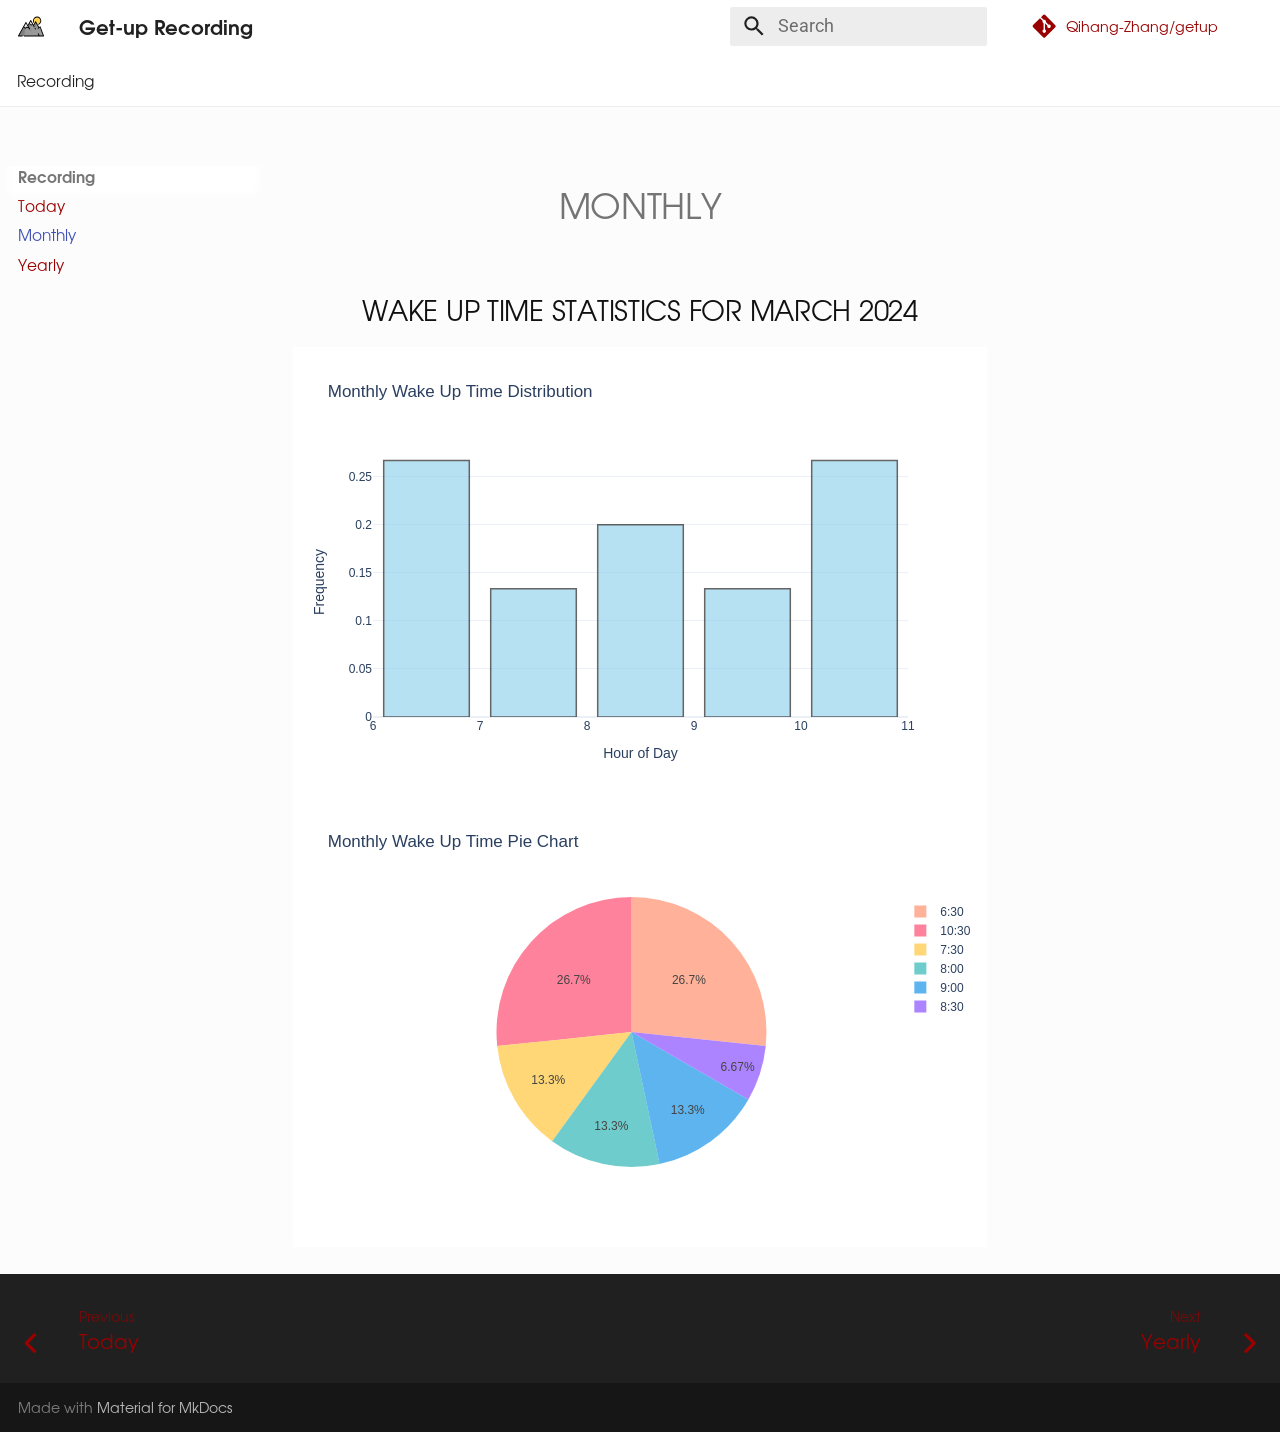
==== commit 614ae17c: "Deployed 6ac6454 with MkDocs version: 1.5.3" ====
--- a/home/monthly_stats/index.html
+++ b/home/monthly_stats/index.html
@@ -404,11 +404,11 @@
     <div class="container">
         <div class="img">
             <div>                        <script type="text/javascript">window.PlotlyConfig = {MathJaxConfig: 'local'};</script>
-        <script charset="utf-8" src="https://cdn.plot.ly/plotly-2.30.0.min.js"></script>                <div id="ffcd288f-e670-4877-8eeb-a7ca660f9867" class="plotly-graph-div" style="height:100%; width:100%;"></div>            <script type="text/javascript">                                    window.PLOTLYENV=window.PLOTLYENV || {};                                    if (document.getElementById("ffcd288f-e670-4877-8eeb-a7ca660f9867")) {                    Plotly.newPlot(                        "ffcd288f-e670-4877-8eeb-a7ca660f9867",                        [{"histnorm":"probability","marker":{"color":"skyblue","line":{"color":"black","width":1.5}},"opacity":0.6,"x":[10.516666666666667,10.583333333333334,6.583333333333333,8.333333333333334,10.583333333333334,6.583333333333333,6.75,8.266666666666667,10.516666666666667,6.516666666666667,8.5,7.5,7.983333333333333,9.483333333333333],"xbins":{"end":24,"size":1,"start":0},"type":"histogram"}],                        {"template":{"data":{"barpolar":[{"marker":{"line":{"color":"white","width":0.5},"pattern":{"fillmode":"overlay","size":10,"solidity":0.2}},"type":"barpolar"}],"bar":[{"error_x":{"color":"#2a3f5f"},"error_y":{"color":"#2a3f5f"},"marker":{"line":{"color":"white","width":0.5},"pattern":{"fillmode":"overlay","size":10,"solidity":0.2}},"type":"bar"}],"carpet":[{"aaxis":{"endlinecolor":"#2a3f5f","gridcolor":"#C8D4E3","linecolor":"#C8D4E3","minorgridcolor":"#C8D4E3","startlinecolor":"#2a3f5f"},"baxis":{"endlinecolor":"#2a3f5f","gridcolor":"#C8D4E3","linecolor":"#C8D4E3","minorgridcolor":"#C8D4E3","startlinecolor":"#2a3f5f"},"type":"carpet"}],"choropleth":[{"colorbar":{"outlinewidth":0,"ticks":""},"type":"choropleth"}],"contourcarpet":[{"colorbar":{"outlinewidth":0,"ticks":""},"type":"contourcarpet"}],"contour":[{"colorbar":{"outlinewidth":0,"ticks":""},"colorscale":[[0.0,"#0d0887"],[0.1111111111111111,"#46039f"],[0.2222222222222222,"#7201a8"],[0.3333333333333333,"#9c179e"],[0.4444444444444444,"#bd3786"],[0.5555555555555556,"#d8576b"],[0.6666666666666666,"#ed7953"],[0.7777777777777778,"#fb9f3a"],[0.8888888888888888,"#fdca26"],[1.0,"#f0f921"]],"type":"contour"}],"heatmapgl":[{"colorbar":{"outlinewidth":0,"ticks":""},"colorscale":[[0.0,"#0d0887"],[0.1111111111111111,"#46039f"],[0.2222222222222222,"#7201a8"],[0.3333333333333333,"#9c179e"],[0.4444444444444444,"#bd3786"],[0.5555555555555556,"#d8576b"],[0.6666666666666666,"#ed7953"],[0.7777777777777778,"#fb9f3a"],[0.8888888888888888,"#fdca26"],[1.0,"#f0f921"]],"type":"heatmapgl"}],"heatmap":[{"colorbar":{"outlinewidth":0,"ticks":""},"colorscale":[[0.0,"#0d0887"],[0.1111111111111111,"#46039f"],[0.2222222222222222,"#7201a8"],[0.3333333333333333,"#9c179e"],[0.4444444444444444,"#bd3786"],[0.5555555555555556,"#d8576b"],[0.6666666666666666,"#ed7953"],[0.7777777777777778,"#fb9f3a"],[0.8888888888888888,"#fdca26"],[1.0,"#f0f921"]],"type":"heatmap"}],"histogram2dcontour":[{"colorbar":{"outlinewidth":0,"ticks":""},"colorscale":[[0.0,"#0d0887"],[0.1111111111111111,"#46039f"],[0.2222222222222222,"#7201a8"],[0.3333333333333333,"#9c179e"],[0.4444444444444444,"#bd3786"],[0.5555555555555556,"#d8576b"],[0.6666666666666666,"#ed7953"],[0.7777777777777778,"#fb9f3a"],[0.8888888888888888,"#fdca26"],[1.0,"#f0f921"]],"type":"histogram2dcontour"}],"histogram2d":[{"colorbar":{"outlinewidth":0,"ticks":""},"colorscale":[[0.0,"#0d0887"],[0.1111111111111111,"#46039f"],[0.2222222222222222,"#7201a8"],[0.3333333333333333,"#9c179e"],[0.4444444444444444,"#bd3786"],[0.5555555555555556,"#d8576b"],[0.6666666666666666,"#ed7953"],[0.7777777777777778,"#fb9f3a"],[0.8888888888888888,"#fdca26"],[1.0,"#f0f921"]],"type":"histogram2d"}],"histogram":[{"marker":{"pattern":{"fillmode":"overlay","size":10,"solidity":0.2}},"type":"histogram"}],"mesh3d":[{"colorbar":{"outlinewidth":0,"ticks":""},"type":"mesh3d"}],"parcoords":[{"line":{"colorbar":{"outlinewidth":0,"ticks":""}},"type":"parcoords"}],"pie":[{"automargin":true,"type":"pie"}],"scatter3d":[{"line":{"colorbar":{"outlinewidth":0,"ticks":""}},"marker":{"colorbar":{"outlinewidth":0,"ticks":""}},"type":"scatter3d"}],"scattercarpet":[{"marker":{"colorbar":{"outlinewidth":0,"ticks":""}},"type":"scattercarpet"}],"scattergeo":[{"marker":{"colorbar":{"outlinewidth":0,"ticks":""}},"type":"scattergeo"}],"scattergl":[{"marker":{"colorbar":{"outlinewidth":0,"ticks":""}},"type":"scattergl"}],"scattermapbox":[{"marker":{"colorbar":{"outlinewidth":0,"ticks":""}},"type":"scattermapbox"}],"scatterpolargl":[{"marker":{"colorbar":{"outlinewidth":0,"ticks":""}},"type":"scatterpolargl"}],"scatterpolar":[{"marker":{"colorbar":{"outlinewidth":0,"ticks":""}},"type":"scatterpolar"}],"scatter":[{"fillpattern":{"fillmode":"overlay","size":10,"solidity":0.2},"type":"scatter"}],"scatterternary":[{"marker":{"colorbar":{"outlinewidth":0,"ticks":""}},"type":"scatterternary"}],"surface":[{"colorbar":{"outlinewidth":0,"ticks":""},"colorscale":[[0.0,"#0d0887"],[0.1111111111111111,"#46039f"],[0.2222222222222222,"#7201a8"],[0.3333333333333333,"#9c179e"],[0.4444444444444444,"#bd3786"],[0.5555555555555556,"#d8576b"],[0.6666666666666666,"#ed7953"],[0.7777777777777778,"#fb9f3a"],[0.8888888888888888,"#fdca26"],[1.0,"#f0f921"]],"type":"surface"}],"table":[{"cells":{"fill":{"color":"#EBF0F8"},"line":{"color":"white"}},"header":{"fill":{"color":"#C8D4E3"},"line":{"color":"white"}},"type":"table"}]},"layout":{"annotationdefaults":{"arrowcolor":"#2a3f5f","arrowhead":0,"arrowwidth":1},"autotypenumbers":"strict","coloraxis":{"colorbar":{"outlinewidth":0,"ticks":""}},"colorscale":{"diverging":[[0,"#8e0152"],[0.1,"#c51b7d"],[0.2,"#de77ae"],[0.3,"#f1b6da"],[0.4,"#fde0ef"],[0.5,"#f7f7f7"],[0.6,"#e6f5d0"],[0.7,"#b8e186"],[0.8,"#7fbc41"],[0.9,"#4d9221"],[1,"#276419"]],"sequential":[[0.0,"#0d0887"],[0.1111111111111111,"#46039f"],[0.2222222222222222,"#7201a8"],[0.3333333333333333,"#9c179e"],[0.4444444444444444,"#bd3786"],[0.5555555555555556,"#d8576b"],[0.6666666666666666,"#ed7953"],[0.7777777777777778,"#fb9f3a"],[0.8888888888888888,"#fdca26"],[1.0,"#f0f921"]],"sequentialminus":[[0.0,"#0d0887"],[0.1111111111111111,"#46039f"],[0.2222222222222222,"#7201a8"],[0.3333333333333333,"#9c179e"],[0.4444444444444444,"#bd3786"],[0.5555555555555556,"#d8576b"],[0.6666666666666666,"#ed7953"],[0.7777777777777778,"#fb9f3a"],[0.8888888888888888,"#fdca26"],[1.0,"#f0f921"]]},"colorway":["#636efa","#EF553B","#00cc96","#ab63fa","#FFA15A","#19d3f3","#FF6692","#B6E880","#FF97FF","#FECB52"],"font":{"color":"#2a3f5f"},"geo":{"bgcolor":"white","lakecolor":"white","landcolor":"white","showlakes":true,"showland":true,"subunitcolor":"#C8D4E3"},"hoverlabel":{"align":"left"},"hovermode":"closest","mapbox":{"style":"light"},"paper_bgcolor":"white","plot_bgcolor":"white","polar":{"angularaxis":{"gridcolor":"#EBF0F8","linecolor":"#EBF0F8","ticks":""},"bgcolor":"white","radialaxis":{"gridcolor":"#EBF0F8","linecolor":"#EBF0F8","ticks":""}},"scene":{"xaxis":{"backgroundcolor":"white","gridcolor":"#DFE8F3","gridwidth":2,"linecolor":"#EBF0F8","showbackground":true,"ticks":"","zerolinecolor":"#EBF0F8"},"yaxis":{"backgroundcolor":"white","gridcolor":"#DFE8F3","gridwidth":2,"linecolor":"#EBF0F8","showbackground":true,"ticks":"","zerolinecolor":"#EBF0F8"},"zaxis":{"backgroundcolor":"white","gridcolor":"#DFE8F3","gridwidth":2,"linecolor":"#EBF0F8","showbackground":true,"ticks":"","zerolinecolor":"#EBF0F8"}},"shapedefaults":{"line":{"color":"#2a3f5f"}},"ternary":{"aaxis":{"gridcolor":"#DFE8F3","linecolor":"#A2B1C6","ticks":""},"baxis":{"gridcolor":"#DFE8F3","linecolor":"#A2B1C6","ticks":""},"bgcolor":"white","caxis":{"gridcolor":"#DFE8F3","linecolor":"#A2B1C6","ticks":""}},"title":{"x":0.05},"xaxis":{"automargin":true,"gridcolor":"#EBF0F8","linecolor":"#EBF0F8","ticks":"","title":{"standoff":15},"zerolinecolor":"#EBF0F8","zerolinewidth":2},"yaxis":{"automargin":true,"gridcolor":"#EBF0F8","linecolor":"#EBF0F8","ticks":"","title":{"standoff":15},"zerolinecolor":"#EBF0F8","zerolinewidth":2}}},"title":{"text":"Monthly Wake Up Time Distribution"},"xaxis":{"title":{"text":"Hour of Day"}},"yaxis":{"title":{"text":"Frequency"}},"bargap":0.2},                        {"responsive": true}                    )                };                            </script>        </div>
+        <script charset="utf-8" src="https://cdn.plot.ly/plotly-2.30.0.min.js"></script>                <div id="66e79a28-200a-48d3-ac76-b7becc1fb139" class="plotly-graph-div" style="height:100%; width:100%;"></div>            <script type="text/javascript">                                    window.PLOTLYENV=window.PLOTLYENV || {};                                    if (document.getElementById("66e79a28-200a-48d3-ac76-b7becc1fb139")) {                    Plotly.newPlot(                        "66e79a28-200a-48d3-ac76-b7becc1fb139",                        [{"histnorm":"probability","marker":{"color":"skyblue","line":{"color":"black","width":1.5}},"opacity":0.6,"x":[10.516666666666667,10.583333333333334,6.583333333333333,8.333333333333334,10.583333333333334,6.583333333333333,6.75,8.266666666666667,10.516666666666667,6.516666666666667,8.5,7.5,7.983333333333333,9.483333333333333,9.383333333333333],"xbins":{"end":24,"size":1,"start":0},"type":"histogram"}],                        {"template":{"data":{"barpolar":[{"marker":{"line":{"color":"white","width":0.5},"pattern":{"fillmode":"overlay","size":10,"solidity":0.2}},"type":"barpolar"}],"bar":[{"error_x":{"color":"#2a3f5f"},"error_y":{"color":"#2a3f5f"},"marker":{"line":{"color":"white","width":0.5},"pattern":{"fillmode":"overlay","size":10,"solidity":0.2}},"type":"bar"}],"carpet":[{"aaxis":{"endlinecolor":"#2a3f5f","gridcolor":"#C8D4E3","linecolor":"#C8D4E3","minorgridcolor":"#C8D4E3","startlinecolor":"#2a3f5f"},"baxis":{"endlinecolor":"#2a3f5f","gridcolor":"#C8D4E3","linecolor":"#C8D4E3","minorgridcolor":"#C8D4E3","startlinecolor":"#2a3f5f"},"type":"carpet"}],"choropleth":[{"colorbar":{"outlinewidth":0,"ticks":""},"type":"choropleth"}],"contourcarpet":[{"colorbar":{"outlinewidth":0,"ticks":""},"type":"contourcarpet"}],"contour":[{"colorbar":{"outlinewidth":0,"ticks":""},"colorscale":[[0.0,"#0d0887"],[0.1111111111111111,"#46039f"],[0.2222222222222222,"#7201a8"],[0.3333333333333333,"#9c179e"],[0.4444444444444444,"#bd3786"],[0.5555555555555556,"#d8576b"],[0.6666666666666666,"#ed7953"],[0.7777777777777778,"#fb9f3a"],[0.8888888888888888,"#fdca26"],[1.0,"#f0f921"]],"type":"contour"}],"heatmapgl":[{"colorbar":{"outlinewidth":0,"ticks":""},"colorscale":[[0.0,"#0d0887"],[0.1111111111111111,"#46039f"],[0.2222222222222222,"#7201a8"],[0.3333333333333333,"#9c179e"],[0.4444444444444444,"#bd3786"],[0.5555555555555556,"#d8576b"],[0.6666666666666666,"#ed7953"],[0.7777777777777778,"#fb9f3a"],[0.8888888888888888,"#fdca26"],[1.0,"#f0f921"]],"type":"heatmapgl"}],"heatmap":[{"colorbar":{"outlinewidth":0,"ticks":""},"colorscale":[[0.0,"#0d0887"],[0.1111111111111111,"#46039f"],[0.2222222222222222,"#7201a8"],[0.3333333333333333,"#9c179e"],[0.4444444444444444,"#bd3786"],[0.5555555555555556,"#d8576b"],[0.6666666666666666,"#ed7953"],[0.7777777777777778,"#fb9f3a"],[0.8888888888888888,"#fdca26"],[1.0,"#f0f921"]],"type":"heatmap"}],"histogram2dcontour":[{"colorbar":{"outlinewidth":0,"ticks":""},"colorscale":[[0.0,"#0d0887"],[0.1111111111111111,"#46039f"],[0.2222222222222222,"#7201a8"],[0.3333333333333333,"#9c179e"],[0.4444444444444444,"#bd3786"],[0.5555555555555556,"#d8576b"],[0.6666666666666666,"#ed7953"],[0.7777777777777778,"#fb9f3a"],[0.8888888888888888,"#fdca26"],[1.0,"#f0f921"]],"type":"histogram2dcontour"}],"histogram2d":[{"colorbar":{"outlinewidth":0,"ticks":""},"colorscale":[[0.0,"#0d0887"],[0.1111111111111111,"#46039f"],[0.2222222222222222,"#7201a8"],[0.3333333333333333,"#9c179e"],[0.4444444444444444,"#bd3786"],[0.5555555555555556,"#d8576b"],[0.6666666666666666,"#ed7953"],[0.7777777777777778,"#fb9f3a"],[0.8888888888888888,"#fdca26"],[1.0,"#f0f921"]],"type":"histogram2d"}],"histogram":[{"marker":{"pattern":{"fillmode":"overlay","size":10,"solidity":0.2}},"type":"histogram"}],"mesh3d":[{"colorbar":{"outlinewidth":0,"ticks":""},"type":"mesh3d"}],"parcoords":[{"line":{"colorbar":{"outlinewidth":0,"ticks":""}},"type":"parcoords"}],"pie":[{"automargin":true,"type":"pie"}],"scatter3d":[{"line":{"colorbar":{"outlinewidth":0,"ticks":""}},"marker":{"colorbar":{"outlinewidth":0,"ticks":""}},"type":"scatter3d"}],"scattercarpet":[{"marker":{"colorbar":{"outlinewidth":0,"ticks":""}},"type":"scattercarpet"}],"scattergeo":[{"marker":{"colorbar":{"outlinewidth":0,"ticks":""}},"type":"scattergeo"}],"scattergl":[{"marker":{"colorbar":{"outlinewidth":0,"ticks":""}},"type":"scattergl"}],"scattermapbox":[{"marker":{"colorbar":{"outlinewidth":0,"ticks":""}},"type":"scattermapbox"}],"scatterpolargl":[{"marker":{"colorbar":{"outlinewidth":0,"ticks":""}},"type":"scatterpolargl"}],"scatterpolar":[{"marker":{"colorbar":{"outlinewidth":0,"ticks":""}},"type":"scatterpolar"}],"scatter":[{"fillpattern":{"fillmode":"overlay","size":10,"solidity":0.2},"type":"scatter"}],"scatterternary":[{"marker":{"colorbar":{"outlinewidth":0,"ticks":""}},"type":"scatterternary"}],"surface":[{"colorbar":{"outlinewidth":0,"ticks":""},"colorscale":[[0.0,"#0d0887"],[0.1111111111111111,"#46039f"],[0.2222222222222222,"#7201a8"],[0.3333333333333333,"#9c179e"],[0.4444444444444444,"#bd3786"],[0.5555555555555556,"#d8576b"],[0.6666666666666666,"#ed7953"],[0.7777777777777778,"#fb9f3a"],[0.8888888888888888,"#fdca26"],[1.0,"#f0f921"]],"type":"surface"}],"table":[{"cells":{"fill":{"color":"#EBF0F8"},"line":{"color":"white"}},"header":{"fill":{"color":"#C8D4E3"},"line":{"color":"white"}},"type":"table"}]},"layout":{"annotationdefaults":{"arrowcolor":"#2a3f5f","arrowhead":0,"arrowwidth":1},"autotypenumbers":"strict","coloraxis":{"colorbar":{"outlinewidth":0,"ticks":""}},"colorscale":{"diverging":[[0,"#8e0152"],[0.1,"#c51b7d"],[0.2,"#de77ae"],[0.3,"#f1b6da"],[0.4,"#fde0ef"],[0.5,"#f7f7f7"],[0.6,"#e6f5d0"],[0.7,"#b8e186"],[0.8,"#7fbc41"],[0.9,"#4d9221"],[1,"#276419"]],"sequential":[[0.0,"#0d0887"],[0.1111111111111111,"#46039f"],[0.2222222222222222,"#7201a8"],[0.3333333333333333,"#9c179e"],[0.4444444444444444,"#bd3786"],[0.5555555555555556,"#d8576b"],[0.6666666666666666,"#ed7953"],[0.7777777777777778,"#fb9f3a"],[0.8888888888888888,"#fdca26"],[1.0,"#f0f921"]],"sequentialminus":[[0.0,"#0d0887"],[0.1111111111111111,"#46039f"],[0.2222222222222222,"#7201a8"],[0.3333333333333333,"#9c179e"],[0.4444444444444444,"#bd3786"],[0.5555555555555556,"#d8576b"],[0.6666666666666666,"#ed7953"],[0.7777777777777778,"#fb9f3a"],[0.8888888888888888,"#fdca26"],[1.0,"#f0f921"]]},"colorway":["#636efa","#EF553B","#00cc96","#ab63fa","#FFA15A","#19d3f3","#FF6692","#B6E880","#FF97FF","#FECB52"],"font":{"color":"#2a3f5f"},"geo":{"bgcolor":"white","lakecolor":"white","landcolor":"white","showlakes":true,"showland":true,"subunitcolor":"#C8D4E3"},"hoverlabel":{"align":"left"},"hovermode":"closest","mapbox":{"style":"light"},"paper_bgcolor":"white","plot_bgcolor":"white","polar":{"angularaxis":{"gridcolor":"#EBF0F8","linecolor":"#EBF0F8","ticks":""},"bgcolor":"white","radialaxis":{"gridcolor":"#EBF0F8","linecolor":"#EBF0F8","ticks":""}},"scene":{"xaxis":{"backgroundcolor":"white","gridcolor":"#DFE8F3","gridwidth":2,"linecolor":"#EBF0F8","showbackground":true,"ticks":"","zerolinecolor":"#EBF0F8"},"yaxis":{"backgroundcolor":"white","gridcolor":"#DFE8F3","gridwidth":2,"linecolor":"#EBF0F8","showbackground":true,"ticks":"","zerolinecolor":"#EBF0F8"},"zaxis":{"backgroundcolor":"white","gridcolor":"#DFE8F3","gridwidth":2,"linecolor":"#EBF0F8","showbackground":true,"ticks":"","zerolinecolor":"#EBF0F8"}},"shapedefaults":{"line":{"color":"#2a3f5f"}},"ternary":{"aaxis":{"gridcolor":"#DFE8F3","linecolor":"#A2B1C6","ticks":""},"baxis":{"gridcolor":"#DFE8F3","linecolor":"#A2B1C6","ticks":""},"bgcolor":"white","caxis":{"gridcolor":"#DFE8F3","linecolor":"#A2B1C6","ticks":""}},"title":{"x":0.05},"xaxis":{"automargin":true,"gridcolor":"#EBF0F8","linecolor":"#EBF0F8","ticks":"","title":{"standoff":15},"zerolinecolor":"#EBF0F8","zerolinewidth":2},"yaxis":{"automargin":true,"gridcolor":"#EBF0F8","linecolor":"#EBF0F8","ticks":"","title":{"standoff":15},"zerolinecolor":"#EBF0F8","zerolinewidth":2}}},"title":{"text":"Monthly Wake Up Time Distribution"},"xaxis":{"title":{"text":"Hour of Day"}},"yaxis":{"title":{"text":"Frequency"}},"bargap":0.2},                        {"responsive": true}                    )                };                            </script>        </div>
         </div>
         <div class="img">
             <div>                        <script type="text/javascript">window.PlotlyConfig = {MathJaxConfig: 'local'};</script>
-        <script charset="utf-8" src="https://cdn.plot.ly/plotly-2.30.0.min.js"></script>                <div id="f064e23f-c12c-47e0-9923-e2294c9eafc4" class="plotly-graph-div" style="height:100%; width:100%;"></div>            <script type="text/javascript">                                    window.PLOTLYENV=window.PLOTLYENV || {};                                    if (document.getElementById("f064e23f-c12c-47e0-9923-e2294c9eafc4")) {                    Plotly.newPlot(                        "f064e23f-c12c-47e0-9923-e2294c9eafc4",                        [{"labels":["6:30","7:30","8:00","8:30","9:00","10:30"],"marker":{"colors":["rgba(255, 159, 128, 0.8)","rgba(255, 205, 86, 0.8)","rgba(75, 192, 192, 0.8)","rgba(153, 102, 255, 0.8)","rgba(54, 162, 235, 0.8)","rgba(255, 99, 132, 0.8)","rgba(101, 143, 75, 0.8)","rgba(255, 159, 64, 0.8)","rgba(201, 203, 207, 0.8)"]},"values":[4,2,2,1,1,4],"type":"pie"}],                        {"template":{"data":{"histogram2dcontour":[{"type":"histogram2dcontour","colorbar":{"outlinewidth":0,"ticks":""},"colorscale":[[0.0,"#0d0887"],[0.1111111111111111,"#46039f"],[0.2222222222222222,"#7201a8"],[0.3333333333333333,"#9c179e"],[0.4444444444444444,"#bd3786"],[0.5555555555555556,"#d8576b"],[0.6666666666666666,"#ed7953"],[0.7777777777777778,"#fb9f3a"],[0.8888888888888888,"#fdca26"],[1.0,"#f0f921"]]}],"choropleth":[{"type":"choropleth","colorbar":{"outlinewidth":0,"ticks":""}}],"histogram2d":[{"type":"histogram2d","colorbar":{"outlinewidth":0,"ticks":""},"colorscale":[[0.0,"#0d0887"],[0.1111111111111111,"#46039f"],[0.2222222222222222,"#7201a8"],[0.3333333333333333,"#9c179e"],[0.4444444444444444,"#bd3786"],[0.5555555555555556,"#d8576b"],[0.6666666666666666,"#ed7953"],[0.7777777777777778,"#fb9f3a"],[0.8888888888888888,"#fdca26"],[1.0,"#f0f921"]]}],"heatmap":[{"type":"heatmap","colorbar":{"outlinewidth":0,"ticks":""},"colorscale":[[0.0,"#0d0887"],[0.1111111111111111,"#46039f"],[0.2222222222222222,"#7201a8"],[0.3333333333333333,"#9c179e"],[0.4444444444444444,"#bd3786"],[0.5555555555555556,"#d8576b"],[0.6666666666666666,"#ed7953"],[0.7777777777777778,"#fb9f3a"],[0.8888888888888888,"#fdca26"],[1.0,"#f0f921"]]}],"heatmapgl":[{"type":"heatmapgl","colorbar":{"outlinewidth":0,"ticks":""},"colorscale":[[0.0,"#0d0887"],[0.1111111111111111,"#46039f"],[0.2222222222222222,"#7201a8"],[0.3333333333333333,"#9c179e"],[0.4444444444444444,"#bd3786"],[0.5555555555555556,"#d8576b"],[0.6666666666666666,"#ed7953"],[0.7777777777777778,"#fb9f3a"],[0.8888888888888888,"#fdca26"],[1.0,"#f0f921"]]}],"contourcarpet":[{"type":"contourcarpet","colorbar":{"outlinewidth":0,"ticks":""}}],"contour":[{"type":"contour","colorbar":{"outlinewidth":0,"ticks":""},"colorscale":[[0.0,"#0d0887"],[0.1111111111111111,"#46039f"],[0.2222222222222222,"#7201a8"],[0.3333333333333333,"#9c179e"],[0.4444444444444444,"#bd3786"],[0.5555555555555556,"#d8576b"],[0.6666666666666666,"#ed7953"],[0.7777777777777778,"#fb9f3a"],[0.8888888888888888,"#fdca26"],[1.0,"#f0f921"]]}],"surface":[{"type":"surface","colorbar":{"outlinewidth":0,"ticks":""},"colorscale":[[0.0,"#0d0887"],[0.1111111111111111,"#46039f"],[0.2222222222222222,"#7201a8"],[0.3333333333333333,"#9c179e"],[0.4444444444444444,"#bd3786"],[0.5555555555555556,"#d8576b"],[0.6666666666666666,"#ed7953"],[0.7777777777777778,"#fb9f3a"],[0.8888888888888888,"#fdca26"],[1.0,"#f0f921"]]}],"mesh3d":[{"type":"mesh3d","colorbar":{"outlinewidth":0,"ticks":""}}],"scatter":[{"fillpattern":{"fillmode":"overlay","size":10,"solidity":0.2},"type":"scatter"}],"parcoords":[{"type":"parcoords","line":{"colorbar":{"outlinewidth":0,"ticks":""}}}],"scatterpolargl":[{"type":"scatterpolargl","marker":{"colorbar":{"outlinewidth":0,"ticks":""}}}],"bar":[{"error_x":{"color":"#2a3f5f"},"error_y":{"color":"#2a3f5f"},"marker":{"line":{"color":"#E5ECF6","width":0.5},"pattern":{"fillmode":"overlay","size":10,"solidity":0.2}},"type":"bar"}],"scattergeo":[{"type":"scattergeo","marker":{"colorbar":{"outlinewidth":0,"ticks":""}}}],"scatterpolar":[{"type":"scatterpolar","marker":{"colorbar":{"outlinewidth":0,"ticks":""}}}],"histogram":[{"marker":{"pattern":{"fillmode":"overlay","size":10,"solidity":0.2}},"type":"histogram"}],"scattergl":[{"type":"scattergl","marker":{"colorbar":{"outlinewidth":0,"ticks":""}}}],"scatter3d":[{"type":"scatter3d","line":{"colorbar":{"outlinewidth":0,"ticks":""}},"marker":{"colorbar":{"outlinewidth":0,"ticks":""}}}],"scattermapbox":[{"type":"scattermapbox","marker":{"colorbar":{"outlinewidth":0,"ticks":""}}}],"scatterternary":[{"type":"scatterternary","marker":{"colorbar":{"outlinewidth":0,"ticks":""}}}],"scattercarpet":[{"type":"scattercarpet","marker":{"colorbar":{"outlinewidth":0,"ticks":""}}}],"carpet":[{"aaxis":{"endlinecolor":"#2a3f5f","gridcolor":"white","linecolor":"white","minorgridcolor":"white","startlinecolor":"#2a3f5f"},"baxis":{"endlinecolor":"#2a3f5f","gridcolor":"white","linecolor":"white","minorgridcolor":"white","startlinecolor":"#2a3f5f"},"type":"carpet"}],"table":[{"cells":{"fill":{"color":"#EBF0F8"},"line":{"color":"white"}},"header":{"fill":{"color":"#C8D4E3"},"line":{"color":"white"}},"type":"table"}],"barpolar":[{"marker":{"line":{"color":"#E5ECF6","width":0.5},"pattern":{"fillmode":"overlay","size":10,"solidity":0.2}},"type":"barpolar"}],"pie":[{"automargin":true,"type":"pie"}]},"layout":{"autotypenumbers":"strict","colorway":["#636efa","#EF553B","#00cc96","#ab63fa","#FFA15A","#19d3f3","#FF6692","#B6E880","#FF97FF","#FECB52"],"font":{"color":"#2a3f5f"},"hovermode":"closest","hoverlabel":{"align":"left"},"paper_bgcolor":"white","plot_bgcolor":"#E5ECF6","polar":{"bgcolor":"#E5ECF6","angularaxis":{"gridcolor":"white","linecolor":"white","ticks":""},"radialaxis":{"gridcolor":"white","linecolor":"white","ticks":""}},"ternary":{"bgcolor":"#E5ECF6","aaxis":{"gridcolor":"white","linecolor":"white","ticks":""},"baxis":{"gridcolor":"white","linecolor":"white","ticks":""},"caxis":{"gridcolor":"white","linecolor":"white","ticks":""}},"coloraxis":{"colorbar":{"outlinewidth":0,"ticks":""}},"colorscale":{"sequential":[[0.0,"#0d0887"],[0.1111111111111111,"#46039f"],[0.2222222222222222,"#7201a8"],[0.3333333333333333,"#9c179e"],[0.4444444444444444,"#bd3786"],[0.5555555555555556,"#d8576b"],[0.6666666666666666,"#ed7953"],[0.7777777777777778,"#fb9f3a"],[0.8888888888888888,"#fdca26"],[1.0,"#f0f921"]],"sequentialminus":[[0.0,"#0d0887"],[0.1111111111111111,"#46039f"],[0.2222222222222222,"#7201a8"],[0.3333333333333333,"#9c179e"],[0.4444444444444444,"#bd3786"],[0.5555555555555556,"#d8576b"],[0.6666666666666666,"#ed7953"],[0.7777777777777778,"#fb9f3a"],[0.8888888888888888,"#fdca26"],[1.0,"#f0f921"]],"diverging":[[0,"#8e0152"],[0.1,"#c51b7d"],[0.2,"#de77ae"],[0.3,"#f1b6da"],[0.4,"#fde0ef"],[0.5,"#f7f7f7"],[0.6,"#e6f5d0"],[0.7,"#b8e186"],[0.8,"#7fbc41"],[0.9,"#4d9221"],[1,"#276419"]]},"xaxis":{"gridcolor":"white","linecolor":"white","ticks":"","title":{"standoff":15},"zerolinecolor":"white","automargin":true,"zerolinewidth":2},"yaxis":{"gridcolor":"white","linecolor":"white","ticks":"","title":{"standoff":15},"zerolinecolor":"white","automargin":true,"zerolinewidth":2},"scene":{"xaxis":{"backgroundcolor":"#E5ECF6","gridcolor":"white","linecolor":"white","showbackground":true,"ticks":"","zerolinecolor":"white","gridwidth":2},"yaxis":{"backgroundcolor":"#E5ECF6","gridcolor":"white","linecolor":"white","showbackground":true,"ticks":"","zerolinecolor":"white","gridwidth":2},"zaxis":{"backgroundcolor":"#E5ECF6","gridcolor":"white","linecolor":"white","showbackground":true,"ticks":"","zerolinecolor":"white","gridwidth":2}},"shapedefaults":{"line":{"color":"#2a3f5f"}},"annotationdefaults":{"arrowcolor":"#2a3f5f","arrowhead":0,"arrowwidth":1},"geo":{"bgcolor":"white","landcolor":"#E5ECF6","subunitcolor":"white","showland":true,"showlakes":true,"lakecolor":"white"},"title":{"x":0.05},"mapbox":{"style":"light"}}},"title":{"text":"Monthly Wake Up Time Pie Chart"}},                        {"responsive": true}                    )                };                            </script>        </div>
+        <script charset="utf-8" src="https://cdn.plot.ly/plotly-2.30.0.min.js"></script>                <div id="0e4ba4ad-020b-4575-aaf1-387e9fb5c306" class="plotly-graph-div" style="height:100%; width:100%;"></div>            <script type="text/javascript">                                    window.PLOTLYENV=window.PLOTLYENV || {};                                    if (document.getElementById("0e4ba4ad-020b-4575-aaf1-387e9fb5c306")) {                    Plotly.newPlot(                        "0e4ba4ad-020b-4575-aaf1-387e9fb5c306",                        [{"labels":["6:30","7:30","8:00","8:30","9:00","10:30"],"marker":{"colors":["rgba(255, 159, 128, 0.8)","rgba(255, 205, 86, 0.8)","rgba(75, 192, 192, 0.8)","rgba(153, 102, 255, 0.8)","rgba(54, 162, 235, 0.8)","rgba(255, 99, 132, 0.8)","rgba(101, 143, 75, 0.8)","rgba(255, 159, 64, 0.8)","rgba(201, 203, 207, 0.8)"]},"values":[4,2,2,1,2,4],"type":"pie"}],                        {"template":{"data":{"histogram2dcontour":[{"type":"histogram2dcontour","colorbar":{"outlinewidth":0,"ticks":""},"colorscale":[[0.0,"#0d0887"],[0.1111111111111111,"#46039f"],[0.2222222222222222,"#7201a8"],[0.3333333333333333,"#9c179e"],[0.4444444444444444,"#bd3786"],[0.5555555555555556,"#d8576b"],[0.6666666666666666,"#ed7953"],[0.7777777777777778,"#fb9f3a"],[0.8888888888888888,"#fdca26"],[1.0,"#f0f921"]]}],"choropleth":[{"type":"choropleth","colorbar":{"outlinewidth":0,"ticks":""}}],"histogram2d":[{"type":"histogram2d","colorbar":{"outlinewidth":0,"ticks":""},"colorscale":[[0.0,"#0d0887"],[0.1111111111111111,"#46039f"],[0.2222222222222222,"#7201a8"],[0.3333333333333333,"#9c179e"],[0.4444444444444444,"#bd3786"],[0.5555555555555556,"#d8576b"],[0.6666666666666666,"#ed7953"],[0.7777777777777778,"#fb9f3a"],[0.8888888888888888,"#fdca26"],[1.0,"#f0f921"]]}],"heatmap":[{"type":"heatmap","colorbar":{"outlinewidth":0,"ticks":""},"colorscale":[[0.0,"#0d0887"],[0.1111111111111111,"#46039f"],[0.2222222222222222,"#7201a8"],[0.3333333333333333,"#9c179e"],[0.4444444444444444,"#bd3786"],[0.5555555555555556,"#d8576b"],[0.6666666666666666,"#ed7953"],[0.7777777777777778,"#fb9f3a"],[0.8888888888888888,"#fdca26"],[1.0,"#f0f921"]]}],"heatmapgl":[{"type":"heatmapgl","colorbar":{"outlinewidth":0,"ticks":""},"colorscale":[[0.0,"#0d0887"],[0.1111111111111111,"#46039f"],[0.2222222222222222,"#7201a8"],[0.3333333333333333,"#9c179e"],[0.4444444444444444,"#bd3786"],[0.5555555555555556,"#d8576b"],[0.6666666666666666,"#ed7953"],[0.7777777777777778,"#fb9f3a"],[0.8888888888888888,"#fdca26"],[1.0,"#f0f921"]]}],"contourcarpet":[{"type":"contourcarpet","colorbar":{"outlinewidth":0,"ticks":""}}],"contour":[{"type":"contour","colorbar":{"outlinewidth":0,"ticks":""},"colorscale":[[0.0,"#0d0887"],[0.1111111111111111,"#46039f"],[0.2222222222222222,"#7201a8"],[0.3333333333333333,"#9c179e"],[0.4444444444444444,"#bd3786"],[0.5555555555555556,"#d8576b"],[0.6666666666666666,"#ed7953"],[0.7777777777777778,"#fb9f3a"],[0.8888888888888888,"#fdca26"],[1.0,"#f0f921"]]}],"surface":[{"type":"surface","colorbar":{"outlinewidth":0,"ticks":""},"colorscale":[[0.0,"#0d0887"],[0.1111111111111111,"#46039f"],[0.2222222222222222,"#7201a8"],[0.3333333333333333,"#9c179e"],[0.4444444444444444,"#bd3786"],[0.5555555555555556,"#d8576b"],[0.6666666666666666,"#ed7953"],[0.7777777777777778,"#fb9f3a"],[0.8888888888888888,"#fdca26"],[1.0,"#f0f921"]]}],"mesh3d":[{"type":"mesh3d","colorbar":{"outlinewidth":0,"ticks":""}}],"scatter":[{"fillpattern":{"fillmode":"overlay","size":10,"solidity":0.2},"type":"scatter"}],"parcoords":[{"type":"parcoords","line":{"colorbar":{"outlinewidth":0,"ticks":""}}}],"scatterpolargl":[{"type":"scatterpolargl","marker":{"colorbar":{"outlinewidth":0,"ticks":""}}}],"bar":[{"error_x":{"color":"#2a3f5f"},"error_y":{"color":"#2a3f5f"},"marker":{"line":{"color":"#E5ECF6","width":0.5},"pattern":{"fillmode":"overlay","size":10,"solidity":0.2}},"type":"bar"}],"scattergeo":[{"type":"scattergeo","marker":{"colorbar":{"outlinewidth":0,"ticks":""}}}],"scatterpolar":[{"type":"scatterpolar","marker":{"colorbar":{"outlinewidth":0,"ticks":""}}}],"histogram":[{"marker":{"pattern":{"fillmode":"overlay","size":10,"solidity":0.2}},"type":"histogram"}],"scattergl":[{"type":"scattergl","marker":{"colorbar":{"outlinewidth":0,"ticks":""}}}],"scatter3d":[{"type":"scatter3d","line":{"colorbar":{"outlinewidth":0,"ticks":""}},"marker":{"colorbar":{"outlinewidth":0,"ticks":""}}}],"scattermapbox":[{"type":"scattermapbox","marker":{"colorbar":{"outlinewidth":0,"ticks":""}}}],"scatterternary":[{"type":"scatterternary","marker":{"colorbar":{"outlinewidth":0,"ticks":""}}}],"scattercarpet":[{"type":"scattercarpet","marker":{"colorbar":{"outlinewidth":0,"ticks":""}}}],"carpet":[{"aaxis":{"endlinecolor":"#2a3f5f","gridcolor":"white","linecolor":"white","minorgridcolor":"white","startlinecolor":"#2a3f5f"},"baxis":{"endlinecolor":"#2a3f5f","gridcolor":"white","linecolor":"white","minorgridcolor":"white","startlinecolor":"#2a3f5f"},"type":"carpet"}],"table":[{"cells":{"fill":{"color":"#EBF0F8"},"line":{"color":"white"}},"header":{"fill":{"color":"#C8D4E3"},"line":{"color":"white"}},"type":"table"}],"barpolar":[{"marker":{"line":{"color":"#E5ECF6","width":0.5},"pattern":{"fillmode":"overlay","size":10,"solidity":0.2}},"type":"barpolar"}],"pie":[{"automargin":true,"type":"pie"}]},"layout":{"autotypenumbers":"strict","colorway":["#636efa","#EF553B","#00cc96","#ab63fa","#FFA15A","#19d3f3","#FF6692","#B6E880","#FF97FF","#FECB52"],"font":{"color":"#2a3f5f"},"hovermode":"closest","hoverlabel":{"align":"left"},"paper_bgcolor":"white","plot_bgcolor":"#E5ECF6","polar":{"bgcolor":"#E5ECF6","angularaxis":{"gridcolor":"white","linecolor":"white","ticks":""},"radialaxis":{"gridcolor":"white","linecolor":"white","ticks":""}},"ternary":{"bgcolor":"#E5ECF6","aaxis":{"gridcolor":"white","linecolor":"white","ticks":""},"baxis":{"gridcolor":"white","linecolor":"white","ticks":""},"caxis":{"gridcolor":"white","linecolor":"white","ticks":""}},"coloraxis":{"colorbar":{"outlinewidth":0,"ticks":""}},"colorscale":{"sequential":[[0.0,"#0d0887"],[0.1111111111111111,"#46039f"],[0.2222222222222222,"#7201a8"],[0.3333333333333333,"#9c179e"],[0.4444444444444444,"#bd3786"],[0.5555555555555556,"#d8576b"],[0.6666666666666666,"#ed7953"],[0.7777777777777778,"#fb9f3a"],[0.8888888888888888,"#fdca26"],[1.0,"#f0f921"]],"sequentialminus":[[0.0,"#0d0887"],[0.1111111111111111,"#46039f"],[0.2222222222222222,"#7201a8"],[0.3333333333333333,"#9c179e"],[0.4444444444444444,"#bd3786"],[0.5555555555555556,"#d8576b"],[0.6666666666666666,"#ed7953"],[0.7777777777777778,"#fb9f3a"],[0.8888888888888888,"#fdca26"],[1.0,"#f0f921"]],"diverging":[[0,"#8e0152"],[0.1,"#c51b7d"],[0.2,"#de77ae"],[0.3,"#f1b6da"],[0.4,"#fde0ef"],[0.5,"#f7f7f7"],[0.6,"#e6f5d0"],[0.7,"#b8e186"],[0.8,"#7fbc41"],[0.9,"#4d9221"],[1,"#276419"]]},"xaxis":{"gridcolor":"white","linecolor":"white","ticks":"","title":{"standoff":15},"zerolinecolor":"white","automargin":true,"zerolinewidth":2},"yaxis":{"gridcolor":"white","linecolor":"white","ticks":"","title":{"standoff":15},"zerolinecolor":"white","automargin":true,"zerolinewidth":2},"scene":{"xaxis":{"backgroundcolor":"#E5ECF6","gridcolor":"white","linecolor":"white","showbackground":true,"ticks":"","zerolinecolor":"white","gridwidth":2},"yaxis":{"backgroundcolor":"#E5ECF6","gridcolor":"white","linecolor":"white","showbackground":true,"ticks":"","zerolinecolor":"white","gridwidth":2},"zaxis":{"backgroundcolor":"#E5ECF6","gridcolor":"white","linecolor":"white","showbackground":true,"ticks":"","zerolinecolor":"white","gridwidth":2}},"shapedefaults":{"line":{"color":"#2a3f5f"}},"annotationdefaults":{"arrowcolor":"#2a3f5f","arrowhead":0,"arrowwidth":1},"geo":{"bgcolor":"white","landcolor":"#E5ECF6","subunitcolor":"white","showland":true,"showlakes":true,"lakecolor":"white"},"title":{"x":0.05},"mapbox":{"style":"light"}}},"title":{"text":"Monthly Wake Up Time Pie Chart"}},                        {"responsive": true}                    )                };                            </script>        </div>
         </div>
     </div>
 </body>
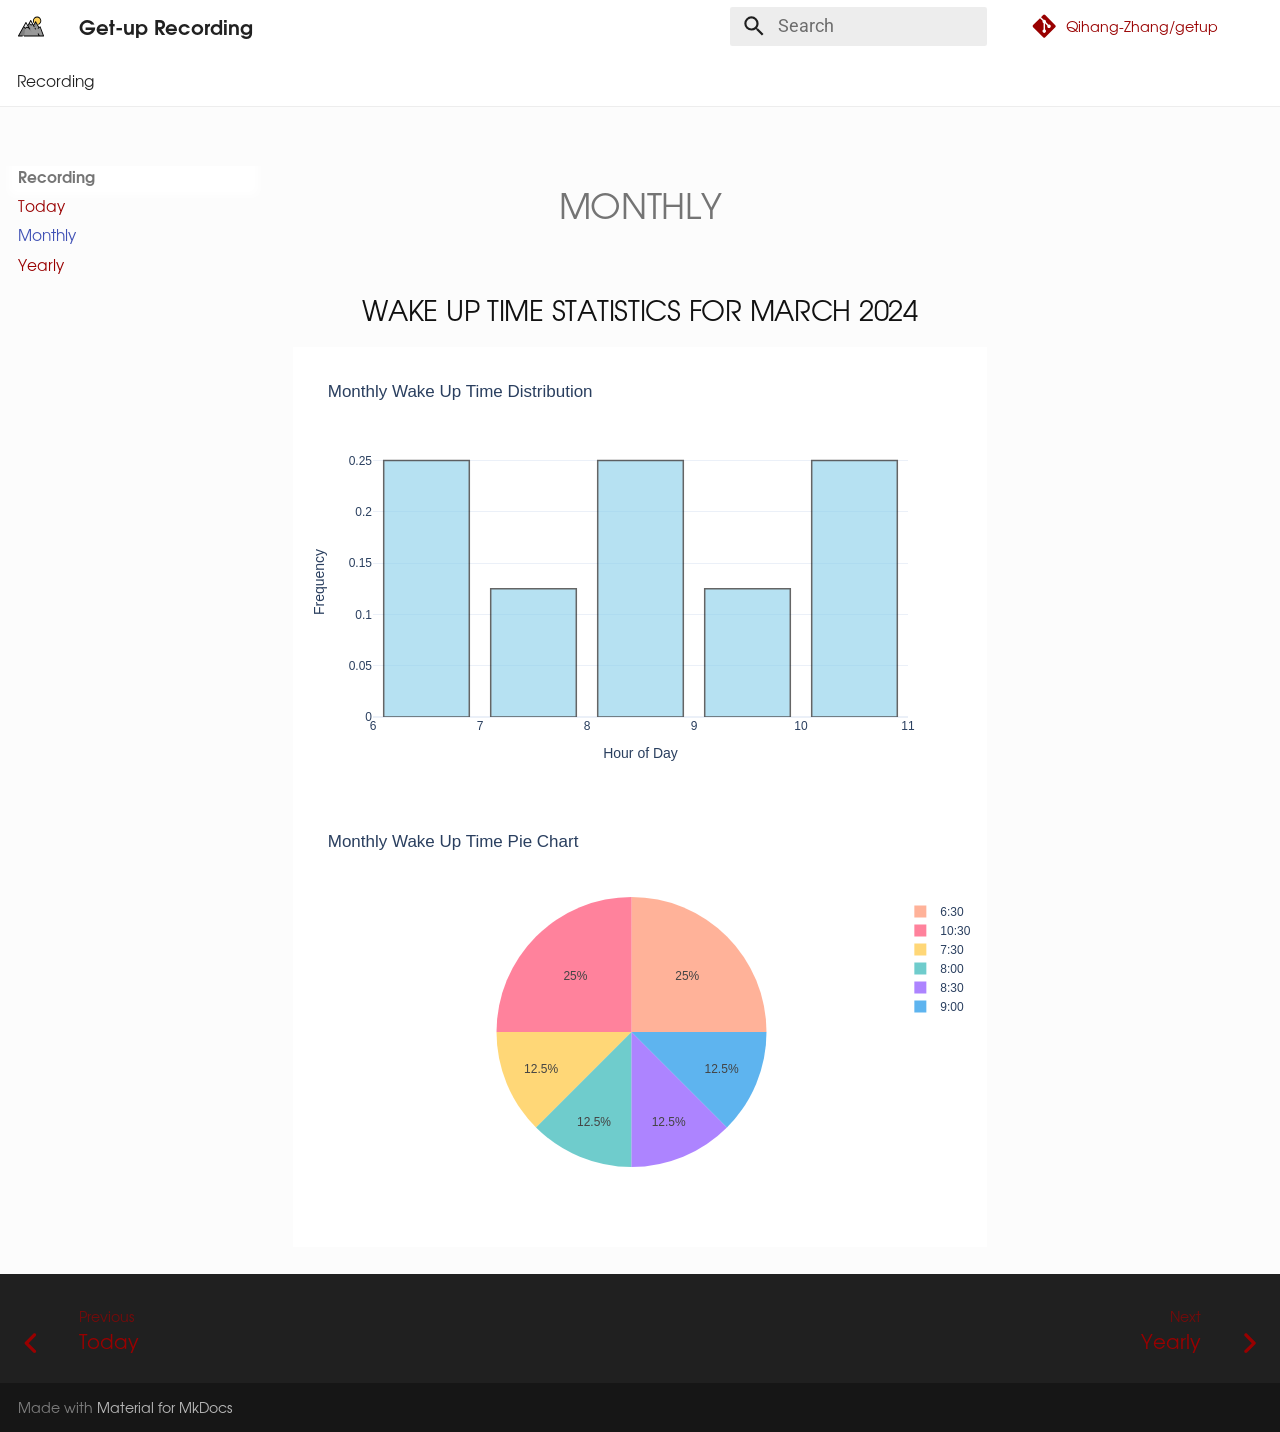
==== commit ab26a2f5: "Deployed 1630da2 with MkDocs version: 1.5.3" ====
--- a/home/monthly_stats/index.html
+++ b/home/monthly_stats/index.html
@@ -404,11 +404,11 @@
     <div class="container">
         <div class="img">
             <div>                        <script type="text/javascript">window.PlotlyConfig = {MathJaxConfig: 'local'};</script>
-        <script charset="utf-8" src="https://cdn.plot.ly/plotly-2.30.0.min.js"></script>                <div id="66e79a28-200a-48d3-ac76-b7becc1fb139" class="plotly-graph-div" style="height:100%; width:100%;"></div>            <script type="text/javascript">                                    window.PLOTLYENV=window.PLOTLYENV || {};                                    if (document.getElementById("66e79a28-200a-48d3-ac76-b7becc1fb139")) {                    Plotly.newPlot(                        "66e79a28-200a-48d3-ac76-b7becc1fb139",                        [{"histnorm":"probability","marker":{"color":"skyblue","line":{"color":"black","width":1.5}},"opacity":0.6,"x":[10.516666666666667,10.583333333333334,6.583333333333333,8.333333333333334,10.583333333333334,6.583333333333333,6.75,8.266666666666667,10.516666666666667,6.516666666666667,8.5,7.5,7.983333333333333,9.483333333333333,9.383333333333333],"xbins":{"end":24,"size":1,"start":0},"type":"histogram"}],                        {"template":{"data":{"barpolar":[{"marker":{"line":{"color":"white","width":0.5},"pattern":{"fillmode":"overlay","size":10,"solidity":0.2}},"type":"barpolar"}],"bar":[{"error_x":{"color":"#2a3f5f"},"error_y":{"color":"#2a3f5f"},"marker":{"line":{"color":"white","width":0.5},"pattern":{"fillmode":"overlay","size":10,"solidity":0.2}},"type":"bar"}],"carpet":[{"aaxis":{"endlinecolor":"#2a3f5f","gridcolor":"#C8D4E3","linecolor":"#C8D4E3","minorgridcolor":"#C8D4E3","startlinecolor":"#2a3f5f"},"baxis":{"endlinecolor":"#2a3f5f","gridcolor":"#C8D4E3","linecolor":"#C8D4E3","minorgridcolor":"#C8D4E3","startlinecolor":"#2a3f5f"},"type":"carpet"}],"choropleth":[{"colorbar":{"outlinewidth":0,"ticks":""},"type":"choropleth"}],"contourcarpet":[{"colorbar":{"outlinewidth":0,"ticks":""},"type":"contourcarpet"}],"contour":[{"colorbar":{"outlinewidth":0,"ticks":""},"colorscale":[[0.0,"#0d0887"],[0.1111111111111111,"#46039f"],[0.2222222222222222,"#7201a8"],[0.3333333333333333,"#9c179e"],[0.4444444444444444,"#bd3786"],[0.5555555555555556,"#d8576b"],[0.6666666666666666,"#ed7953"],[0.7777777777777778,"#fb9f3a"],[0.8888888888888888,"#fdca26"],[1.0,"#f0f921"]],"type":"contour"}],"heatmapgl":[{"colorbar":{"outlinewidth":0,"ticks":""},"colorscale":[[0.0,"#0d0887"],[0.1111111111111111,"#46039f"],[0.2222222222222222,"#7201a8"],[0.3333333333333333,"#9c179e"],[0.4444444444444444,"#bd3786"],[0.5555555555555556,"#d8576b"],[0.6666666666666666,"#ed7953"],[0.7777777777777778,"#fb9f3a"],[0.8888888888888888,"#fdca26"],[1.0,"#f0f921"]],"type":"heatmapgl"}],"heatmap":[{"colorbar":{"outlinewidth":0,"ticks":""},"colorscale":[[0.0,"#0d0887"],[0.1111111111111111,"#46039f"],[0.2222222222222222,"#7201a8"],[0.3333333333333333,"#9c179e"],[0.4444444444444444,"#bd3786"],[0.5555555555555556,"#d8576b"],[0.6666666666666666,"#ed7953"],[0.7777777777777778,"#fb9f3a"],[0.8888888888888888,"#fdca26"],[1.0,"#f0f921"]],"type":"heatmap"}],"histogram2dcontour":[{"colorbar":{"outlinewidth":0,"ticks":""},"colorscale":[[0.0,"#0d0887"],[0.1111111111111111,"#46039f"],[0.2222222222222222,"#7201a8"],[0.3333333333333333,"#9c179e"],[0.4444444444444444,"#bd3786"],[0.5555555555555556,"#d8576b"],[0.6666666666666666,"#ed7953"],[0.7777777777777778,"#fb9f3a"],[0.8888888888888888,"#fdca26"],[1.0,"#f0f921"]],"type":"histogram2dcontour"}],"histogram2d":[{"colorbar":{"outlinewidth":0,"ticks":""},"colorscale":[[0.0,"#0d0887"],[0.1111111111111111,"#46039f"],[0.2222222222222222,"#7201a8"],[0.3333333333333333,"#9c179e"],[0.4444444444444444,"#bd3786"],[0.5555555555555556,"#d8576b"],[0.6666666666666666,"#ed7953"],[0.7777777777777778,"#fb9f3a"],[0.8888888888888888,"#fdca26"],[1.0,"#f0f921"]],"type":"histogram2d"}],"histogram":[{"marker":{"pattern":{"fillmode":"overlay","size":10,"solidity":0.2}},"type":"histogram"}],"mesh3d":[{"colorbar":{"outlinewidth":0,"ticks":""},"type":"mesh3d"}],"parcoords":[{"line":{"colorbar":{"outlinewidth":0,"ticks":""}},"type":"parcoords"}],"pie":[{"automargin":true,"type":"pie"}],"scatter3d":[{"line":{"colorbar":{"outlinewidth":0,"ticks":""}},"marker":{"colorbar":{"outlinewidth":0,"ticks":""}},"type":"scatter3d"}],"scattercarpet":[{"marker":{"colorbar":{"outlinewidth":0,"ticks":""}},"type":"scattercarpet"}],"scattergeo":[{"marker":{"colorbar":{"outlinewidth":0,"ticks":""}},"type":"scattergeo"}],"scattergl":[{"marker":{"colorbar":{"outlinewidth":0,"ticks":""}},"type":"scattergl"}],"scattermapbox":[{"marker":{"colorbar":{"outlinewidth":0,"ticks":""}},"type":"scattermapbox"}],"scatterpolargl":[{"marker":{"colorbar":{"outlinewidth":0,"ticks":""}},"type":"scatterpolargl"}],"scatterpolar":[{"marker":{"colorbar":{"outlinewidth":0,"ticks":""}},"type":"scatterpolar"}],"scatter":[{"fillpattern":{"fillmode":"overlay","size":10,"solidity":0.2},"type":"scatter"}],"scatterternary":[{"marker":{"colorbar":{"outlinewidth":0,"ticks":""}},"type":"scatterternary"}],"surface":[{"colorbar":{"outlinewidth":0,"ticks":""},"colorscale":[[0.0,"#0d0887"],[0.1111111111111111,"#46039f"],[0.2222222222222222,"#7201a8"],[0.3333333333333333,"#9c179e"],[0.4444444444444444,"#bd3786"],[0.5555555555555556,"#d8576b"],[0.6666666666666666,"#ed7953"],[0.7777777777777778,"#fb9f3a"],[0.8888888888888888,"#fdca26"],[1.0,"#f0f921"]],"type":"surface"}],"table":[{"cells":{"fill":{"color":"#EBF0F8"},"line":{"color":"white"}},"header":{"fill":{"color":"#C8D4E3"},"line":{"color":"white"}},"type":"table"}]},"layout":{"annotationdefaults":{"arrowcolor":"#2a3f5f","arrowhead":0,"arrowwidth":1},"autotypenumbers":"strict","coloraxis":{"colorbar":{"outlinewidth":0,"ticks":""}},"colorscale":{"diverging":[[0,"#8e0152"],[0.1,"#c51b7d"],[0.2,"#de77ae"],[0.3,"#f1b6da"],[0.4,"#fde0ef"],[0.5,"#f7f7f7"],[0.6,"#e6f5d0"],[0.7,"#b8e186"],[0.8,"#7fbc41"],[0.9,"#4d9221"],[1,"#276419"]],"sequential":[[0.0,"#0d0887"],[0.1111111111111111,"#46039f"],[0.2222222222222222,"#7201a8"],[0.3333333333333333,"#9c179e"],[0.4444444444444444,"#bd3786"],[0.5555555555555556,"#d8576b"],[0.6666666666666666,"#ed7953"],[0.7777777777777778,"#fb9f3a"],[0.8888888888888888,"#fdca26"],[1.0,"#f0f921"]],"sequentialminus":[[0.0,"#0d0887"],[0.1111111111111111,"#46039f"],[0.2222222222222222,"#7201a8"],[0.3333333333333333,"#9c179e"],[0.4444444444444444,"#bd3786"],[0.5555555555555556,"#d8576b"],[0.6666666666666666,"#ed7953"],[0.7777777777777778,"#fb9f3a"],[0.8888888888888888,"#fdca26"],[1.0,"#f0f921"]]},"colorway":["#636efa","#EF553B","#00cc96","#ab63fa","#FFA15A","#19d3f3","#FF6692","#B6E880","#FF97FF","#FECB52"],"font":{"color":"#2a3f5f"},"geo":{"bgcolor":"white","lakecolor":"white","landcolor":"white","showlakes":true,"showland":true,"subunitcolor":"#C8D4E3"},"hoverlabel":{"align":"left"},"hovermode":"closest","mapbox":{"style":"light"},"paper_bgcolor":"white","plot_bgcolor":"white","polar":{"angularaxis":{"gridcolor":"#EBF0F8","linecolor":"#EBF0F8","ticks":""},"bgcolor":"white","radialaxis":{"gridcolor":"#EBF0F8","linecolor":"#EBF0F8","ticks":""}},"scene":{"xaxis":{"backgroundcolor":"white","gridcolor":"#DFE8F3","gridwidth":2,"linecolor":"#EBF0F8","showbackground":true,"ticks":"","zerolinecolor":"#EBF0F8"},"yaxis":{"backgroundcolor":"white","gridcolor":"#DFE8F3","gridwidth":2,"linecolor":"#EBF0F8","showbackground":true,"ticks":"","zerolinecolor":"#EBF0F8"},"zaxis":{"backgroundcolor":"white","gridcolor":"#DFE8F3","gridwidth":2,"linecolor":"#EBF0F8","showbackground":true,"ticks":"","zerolinecolor":"#EBF0F8"}},"shapedefaults":{"line":{"color":"#2a3f5f"}},"ternary":{"aaxis":{"gridcolor":"#DFE8F3","linecolor":"#A2B1C6","ticks":""},"baxis":{"gridcolor":"#DFE8F3","linecolor":"#A2B1C6","ticks":""},"bgcolor":"white","caxis":{"gridcolor":"#DFE8F3","linecolor":"#A2B1C6","ticks":""}},"title":{"x":0.05},"xaxis":{"automargin":true,"gridcolor":"#EBF0F8","linecolor":"#EBF0F8","ticks":"","title":{"standoff":15},"zerolinecolor":"#EBF0F8","zerolinewidth":2},"yaxis":{"automargin":true,"gridcolor":"#EBF0F8","linecolor":"#EBF0F8","ticks":"","title":{"standoff":15},"zerolinecolor":"#EBF0F8","zerolinewidth":2}}},"title":{"text":"Monthly Wake Up Time Distribution"},"xaxis":{"title":{"text":"Hour of Day"}},"yaxis":{"title":{"text":"Frequency"}},"bargap":0.2},                        {"responsive": true}                    )                };                            </script>        </div>
+        <script charset="utf-8" src="https://cdn.plot.ly/plotly-2.30.0.min.js"></script>                <div id="8b260d0f-3ad7-4855-8123-f60336cf1ca1" class="plotly-graph-div" style="height:100%; width:100%;"></div>            <script type="text/javascript">                                    window.PLOTLYENV=window.PLOTLYENV || {};                                    if (document.getElementById("8b260d0f-3ad7-4855-8123-f60336cf1ca1")) {                    Plotly.newPlot(                        "8b260d0f-3ad7-4855-8123-f60336cf1ca1",                        [{"histnorm":"probability","marker":{"color":"skyblue","line":{"color":"black","width":1.5}},"opacity":0.6,"x":[10.516666666666667,10.583333333333334,6.583333333333333,8.333333333333334,10.583333333333334,6.583333333333333,6.75,8.266666666666667,10.516666666666667,6.516666666666667,8.5,7.5,7.983333333333333,9.483333333333333,9.383333333333333,8.816666666666666],"xbins":{"end":24,"size":1,"start":0},"type":"histogram"}],                        {"template":{"data":{"barpolar":[{"marker":{"line":{"color":"white","width":0.5},"pattern":{"fillmode":"overlay","size":10,"solidity":0.2}},"type":"barpolar"}],"bar":[{"error_x":{"color":"#2a3f5f"},"error_y":{"color":"#2a3f5f"},"marker":{"line":{"color":"white","width":0.5},"pattern":{"fillmode":"overlay","size":10,"solidity":0.2}},"type":"bar"}],"carpet":[{"aaxis":{"endlinecolor":"#2a3f5f","gridcolor":"#C8D4E3","linecolor":"#C8D4E3","minorgridcolor":"#C8D4E3","startlinecolor":"#2a3f5f"},"baxis":{"endlinecolor":"#2a3f5f","gridcolor":"#C8D4E3","linecolor":"#C8D4E3","minorgridcolor":"#C8D4E3","startlinecolor":"#2a3f5f"},"type":"carpet"}],"choropleth":[{"colorbar":{"outlinewidth":0,"ticks":""},"type":"choropleth"}],"contourcarpet":[{"colorbar":{"outlinewidth":0,"ticks":""},"type":"contourcarpet"}],"contour":[{"colorbar":{"outlinewidth":0,"ticks":""},"colorscale":[[0.0,"#0d0887"],[0.1111111111111111,"#46039f"],[0.2222222222222222,"#7201a8"],[0.3333333333333333,"#9c179e"],[0.4444444444444444,"#bd3786"],[0.5555555555555556,"#d8576b"],[0.6666666666666666,"#ed7953"],[0.7777777777777778,"#fb9f3a"],[0.8888888888888888,"#fdca26"],[1.0,"#f0f921"]],"type":"contour"}],"heatmapgl":[{"colorbar":{"outlinewidth":0,"ticks":""},"colorscale":[[0.0,"#0d0887"],[0.1111111111111111,"#46039f"],[0.2222222222222222,"#7201a8"],[0.3333333333333333,"#9c179e"],[0.4444444444444444,"#bd3786"],[0.5555555555555556,"#d8576b"],[0.6666666666666666,"#ed7953"],[0.7777777777777778,"#fb9f3a"],[0.8888888888888888,"#fdca26"],[1.0,"#f0f921"]],"type":"heatmapgl"}],"heatmap":[{"colorbar":{"outlinewidth":0,"ticks":""},"colorscale":[[0.0,"#0d0887"],[0.1111111111111111,"#46039f"],[0.2222222222222222,"#7201a8"],[0.3333333333333333,"#9c179e"],[0.4444444444444444,"#bd3786"],[0.5555555555555556,"#d8576b"],[0.6666666666666666,"#ed7953"],[0.7777777777777778,"#fb9f3a"],[0.8888888888888888,"#fdca26"],[1.0,"#f0f921"]],"type":"heatmap"}],"histogram2dcontour":[{"colorbar":{"outlinewidth":0,"ticks":""},"colorscale":[[0.0,"#0d0887"],[0.1111111111111111,"#46039f"],[0.2222222222222222,"#7201a8"],[0.3333333333333333,"#9c179e"],[0.4444444444444444,"#bd3786"],[0.5555555555555556,"#d8576b"],[0.6666666666666666,"#ed7953"],[0.7777777777777778,"#fb9f3a"],[0.8888888888888888,"#fdca26"],[1.0,"#f0f921"]],"type":"histogram2dcontour"}],"histogram2d":[{"colorbar":{"outlinewidth":0,"ticks":""},"colorscale":[[0.0,"#0d0887"],[0.1111111111111111,"#46039f"],[0.2222222222222222,"#7201a8"],[0.3333333333333333,"#9c179e"],[0.4444444444444444,"#bd3786"],[0.5555555555555556,"#d8576b"],[0.6666666666666666,"#ed7953"],[0.7777777777777778,"#fb9f3a"],[0.8888888888888888,"#fdca26"],[1.0,"#f0f921"]],"type":"histogram2d"}],"histogram":[{"marker":{"pattern":{"fillmode":"overlay","size":10,"solidity":0.2}},"type":"histogram"}],"mesh3d":[{"colorbar":{"outlinewidth":0,"ticks":""},"type":"mesh3d"}],"parcoords":[{"line":{"colorbar":{"outlinewidth":0,"ticks":""}},"type":"parcoords"}],"pie":[{"automargin":true,"type":"pie"}],"scatter3d":[{"line":{"colorbar":{"outlinewidth":0,"ticks":""}},"marker":{"colorbar":{"outlinewidth":0,"ticks":""}},"type":"scatter3d"}],"scattercarpet":[{"marker":{"colorbar":{"outlinewidth":0,"ticks":""}},"type":"scattercarpet"}],"scattergeo":[{"marker":{"colorbar":{"outlinewidth":0,"ticks":""}},"type":"scattergeo"}],"scattergl":[{"marker":{"colorbar":{"outlinewidth":0,"ticks":""}},"type":"scattergl"}],"scattermapbox":[{"marker":{"colorbar":{"outlinewidth":0,"ticks":""}},"type":"scattermapbox"}],"scatterpolargl":[{"marker":{"colorbar":{"outlinewidth":0,"ticks":""}},"type":"scatterpolargl"}],"scatterpolar":[{"marker":{"colorbar":{"outlinewidth":0,"ticks":""}},"type":"scatterpolar"}],"scatter":[{"fillpattern":{"fillmode":"overlay","size":10,"solidity":0.2},"type":"scatter"}],"scatterternary":[{"marker":{"colorbar":{"outlinewidth":0,"ticks":""}},"type":"scatterternary"}],"surface":[{"colorbar":{"outlinewidth":0,"ticks":""},"colorscale":[[0.0,"#0d0887"],[0.1111111111111111,"#46039f"],[0.2222222222222222,"#7201a8"],[0.3333333333333333,"#9c179e"],[0.4444444444444444,"#bd3786"],[0.5555555555555556,"#d8576b"],[0.6666666666666666,"#ed7953"],[0.7777777777777778,"#fb9f3a"],[0.8888888888888888,"#fdca26"],[1.0,"#f0f921"]],"type":"surface"}],"table":[{"cells":{"fill":{"color":"#EBF0F8"},"line":{"color":"white"}},"header":{"fill":{"color":"#C8D4E3"},"line":{"color":"white"}},"type":"table"}]},"layout":{"annotationdefaults":{"arrowcolor":"#2a3f5f","arrowhead":0,"arrowwidth":1},"autotypenumbers":"strict","coloraxis":{"colorbar":{"outlinewidth":0,"ticks":""}},"colorscale":{"diverging":[[0,"#8e0152"],[0.1,"#c51b7d"],[0.2,"#de77ae"],[0.3,"#f1b6da"],[0.4,"#fde0ef"],[0.5,"#f7f7f7"],[0.6,"#e6f5d0"],[0.7,"#b8e186"],[0.8,"#7fbc41"],[0.9,"#4d9221"],[1,"#276419"]],"sequential":[[0.0,"#0d0887"],[0.1111111111111111,"#46039f"],[0.2222222222222222,"#7201a8"],[0.3333333333333333,"#9c179e"],[0.4444444444444444,"#bd3786"],[0.5555555555555556,"#d8576b"],[0.6666666666666666,"#ed7953"],[0.7777777777777778,"#fb9f3a"],[0.8888888888888888,"#fdca26"],[1.0,"#f0f921"]],"sequentialminus":[[0.0,"#0d0887"],[0.1111111111111111,"#46039f"],[0.2222222222222222,"#7201a8"],[0.3333333333333333,"#9c179e"],[0.4444444444444444,"#bd3786"],[0.5555555555555556,"#d8576b"],[0.6666666666666666,"#ed7953"],[0.7777777777777778,"#fb9f3a"],[0.8888888888888888,"#fdca26"],[1.0,"#f0f921"]]},"colorway":["#636efa","#EF553B","#00cc96","#ab63fa","#FFA15A","#19d3f3","#FF6692","#B6E880","#FF97FF","#FECB52"],"font":{"color":"#2a3f5f"},"geo":{"bgcolor":"white","lakecolor":"white","landcolor":"white","showlakes":true,"showland":true,"subunitcolor":"#C8D4E3"},"hoverlabel":{"align":"left"},"hovermode":"closest","mapbox":{"style":"light"},"paper_bgcolor":"white","plot_bgcolor":"white","polar":{"angularaxis":{"gridcolor":"#EBF0F8","linecolor":"#EBF0F8","ticks":""},"bgcolor":"white","radialaxis":{"gridcolor":"#EBF0F8","linecolor":"#EBF0F8","ticks":""}},"scene":{"xaxis":{"backgroundcolor":"white","gridcolor":"#DFE8F3","gridwidth":2,"linecolor":"#EBF0F8","showbackground":true,"ticks":"","zerolinecolor":"#EBF0F8"},"yaxis":{"backgroundcolor":"white","gridcolor":"#DFE8F3","gridwidth":2,"linecolor":"#EBF0F8","showbackground":true,"ticks":"","zerolinecolor":"#EBF0F8"},"zaxis":{"backgroundcolor":"white","gridcolor":"#DFE8F3","gridwidth":2,"linecolor":"#EBF0F8","showbackground":true,"ticks":"","zerolinecolor":"#EBF0F8"}},"shapedefaults":{"line":{"color":"#2a3f5f"}},"ternary":{"aaxis":{"gridcolor":"#DFE8F3","linecolor":"#A2B1C6","ticks":""},"baxis":{"gridcolor":"#DFE8F3","linecolor":"#A2B1C6","ticks":""},"bgcolor":"white","caxis":{"gridcolor":"#DFE8F3","linecolor":"#A2B1C6","ticks":""}},"title":{"x":0.05},"xaxis":{"automargin":true,"gridcolor":"#EBF0F8","linecolor":"#EBF0F8","ticks":"","title":{"standoff":15},"zerolinecolor":"#EBF0F8","zerolinewidth":2},"yaxis":{"automargin":true,"gridcolor":"#EBF0F8","linecolor":"#EBF0F8","ticks":"","title":{"standoff":15},"zerolinecolor":"#EBF0F8","zerolinewidth":2}}},"title":{"text":"Monthly Wake Up Time Distribution"},"xaxis":{"title":{"text":"Hour of Day"}},"yaxis":{"title":{"text":"Frequency"}},"bargap":0.2},                        {"responsive": true}                    )                };                            </script>        </div>
         </div>
         <div class="img">
             <div>                        <script type="text/javascript">window.PlotlyConfig = {MathJaxConfig: 'local'};</script>
-        <script charset="utf-8" src="https://cdn.plot.ly/plotly-2.30.0.min.js"></script>                <div id="0e4ba4ad-020b-4575-aaf1-387e9fb5c306" class="plotly-graph-div" style="height:100%; width:100%;"></div>            <script type="text/javascript">                                    window.PLOTLYENV=window.PLOTLYENV || {};                                    if (document.getElementById("0e4ba4ad-020b-4575-aaf1-387e9fb5c306")) {                    Plotly.newPlot(                        "0e4ba4ad-020b-4575-aaf1-387e9fb5c306",                        [{"labels":["6:30","7:30","8:00","8:30","9:00","10:30"],"marker":{"colors":["rgba(255, 159, 128, 0.8)","rgba(255, 205, 86, 0.8)","rgba(75, 192, 192, 0.8)","rgba(153, 102, 255, 0.8)","rgba(54, 162, 235, 0.8)","rgba(255, 99, 132, 0.8)","rgba(101, 143, 75, 0.8)","rgba(255, 159, 64, 0.8)","rgba(201, 203, 207, 0.8)"]},"values":[4,2,2,1,2,4],"type":"pie"}],                        {"template":{"data":{"histogram2dcontour":[{"type":"histogram2dcontour","colorbar":{"outlinewidth":0,"ticks":""},"colorscale":[[0.0,"#0d0887"],[0.1111111111111111,"#46039f"],[0.2222222222222222,"#7201a8"],[0.3333333333333333,"#9c179e"],[0.4444444444444444,"#bd3786"],[0.5555555555555556,"#d8576b"],[0.6666666666666666,"#ed7953"],[0.7777777777777778,"#fb9f3a"],[0.8888888888888888,"#fdca26"],[1.0,"#f0f921"]]}],"choropleth":[{"type":"choropleth","colorbar":{"outlinewidth":0,"ticks":""}}],"histogram2d":[{"type":"histogram2d","colorbar":{"outlinewidth":0,"ticks":""},"colorscale":[[0.0,"#0d0887"],[0.1111111111111111,"#46039f"],[0.2222222222222222,"#7201a8"],[0.3333333333333333,"#9c179e"],[0.4444444444444444,"#bd3786"],[0.5555555555555556,"#d8576b"],[0.6666666666666666,"#ed7953"],[0.7777777777777778,"#fb9f3a"],[0.8888888888888888,"#fdca26"],[1.0,"#f0f921"]]}],"heatmap":[{"type":"heatmap","colorbar":{"outlinewidth":0,"ticks":""},"colorscale":[[0.0,"#0d0887"],[0.1111111111111111,"#46039f"],[0.2222222222222222,"#7201a8"],[0.3333333333333333,"#9c179e"],[0.4444444444444444,"#bd3786"],[0.5555555555555556,"#d8576b"],[0.6666666666666666,"#ed7953"],[0.7777777777777778,"#fb9f3a"],[0.8888888888888888,"#fdca26"],[1.0,"#f0f921"]]}],"heatmapgl":[{"type":"heatmapgl","colorbar":{"outlinewidth":0,"ticks":""},"colorscale":[[0.0,"#0d0887"],[0.1111111111111111,"#46039f"],[0.2222222222222222,"#7201a8"],[0.3333333333333333,"#9c179e"],[0.4444444444444444,"#bd3786"],[0.5555555555555556,"#d8576b"],[0.6666666666666666,"#ed7953"],[0.7777777777777778,"#fb9f3a"],[0.8888888888888888,"#fdca26"],[1.0,"#f0f921"]]}],"contourcarpet":[{"type":"contourcarpet","colorbar":{"outlinewidth":0,"ticks":""}}],"contour":[{"type":"contour","colorbar":{"outlinewidth":0,"ticks":""},"colorscale":[[0.0,"#0d0887"],[0.1111111111111111,"#46039f"],[0.2222222222222222,"#7201a8"],[0.3333333333333333,"#9c179e"],[0.4444444444444444,"#bd3786"],[0.5555555555555556,"#d8576b"],[0.6666666666666666,"#ed7953"],[0.7777777777777778,"#fb9f3a"],[0.8888888888888888,"#fdca26"],[1.0,"#f0f921"]]}],"surface":[{"type":"surface","colorbar":{"outlinewidth":0,"ticks":""},"colorscale":[[0.0,"#0d0887"],[0.1111111111111111,"#46039f"],[0.2222222222222222,"#7201a8"],[0.3333333333333333,"#9c179e"],[0.4444444444444444,"#bd3786"],[0.5555555555555556,"#d8576b"],[0.6666666666666666,"#ed7953"],[0.7777777777777778,"#fb9f3a"],[0.8888888888888888,"#fdca26"],[1.0,"#f0f921"]]}],"mesh3d":[{"type":"mesh3d","colorbar":{"outlinewidth":0,"ticks":""}}],"scatter":[{"fillpattern":{"fillmode":"overlay","size":10,"solidity":0.2},"type":"scatter"}],"parcoords":[{"type":"parcoords","line":{"colorbar":{"outlinewidth":0,"ticks":""}}}],"scatterpolargl":[{"type":"scatterpolargl","marker":{"colorbar":{"outlinewidth":0,"ticks":""}}}],"bar":[{"error_x":{"color":"#2a3f5f"},"error_y":{"color":"#2a3f5f"},"marker":{"line":{"color":"#E5ECF6","width":0.5},"pattern":{"fillmode":"overlay","size":10,"solidity":0.2}},"type":"bar"}],"scattergeo":[{"type":"scattergeo","marker":{"colorbar":{"outlinewidth":0,"ticks":""}}}],"scatterpolar":[{"type":"scatterpolar","marker":{"colorbar":{"outlinewidth":0,"ticks":""}}}],"histogram":[{"marker":{"pattern":{"fillmode":"overlay","size":10,"solidity":0.2}},"type":"histogram"}],"scattergl":[{"type":"scattergl","marker":{"colorbar":{"outlinewidth":0,"ticks":""}}}],"scatter3d":[{"type":"scatter3d","line":{"colorbar":{"outlinewidth":0,"ticks":""}},"marker":{"colorbar":{"outlinewidth":0,"ticks":""}}}],"scattermapbox":[{"type":"scattermapbox","marker":{"colorbar":{"outlinewidth":0,"ticks":""}}}],"scatterternary":[{"type":"scatterternary","marker":{"colorbar":{"outlinewidth":0,"ticks":""}}}],"scattercarpet":[{"type":"scattercarpet","marker":{"colorbar":{"outlinewidth":0,"ticks":""}}}],"carpet":[{"aaxis":{"endlinecolor":"#2a3f5f","gridcolor":"white","linecolor":"white","minorgridcolor":"white","startlinecolor":"#2a3f5f"},"baxis":{"endlinecolor":"#2a3f5f","gridcolor":"white","linecolor":"white","minorgridcolor":"white","startlinecolor":"#2a3f5f"},"type":"carpet"}],"table":[{"cells":{"fill":{"color":"#EBF0F8"},"line":{"color":"white"}},"header":{"fill":{"color":"#C8D4E3"},"line":{"color":"white"}},"type":"table"}],"barpolar":[{"marker":{"line":{"color":"#E5ECF6","width":0.5},"pattern":{"fillmode":"overlay","size":10,"solidity":0.2}},"type":"barpolar"}],"pie":[{"automargin":true,"type":"pie"}]},"layout":{"autotypenumbers":"strict","colorway":["#636efa","#EF553B","#00cc96","#ab63fa","#FFA15A","#19d3f3","#FF6692","#B6E880","#FF97FF","#FECB52"],"font":{"color":"#2a3f5f"},"hovermode":"closest","hoverlabel":{"align":"left"},"paper_bgcolor":"white","plot_bgcolor":"#E5ECF6","polar":{"bgcolor":"#E5ECF6","angularaxis":{"gridcolor":"white","linecolor":"white","ticks":""},"radialaxis":{"gridcolor":"white","linecolor":"white","ticks":""}},"ternary":{"bgcolor":"#E5ECF6","aaxis":{"gridcolor":"white","linecolor":"white","ticks":""},"baxis":{"gridcolor":"white","linecolor":"white","ticks":""},"caxis":{"gridcolor":"white","linecolor":"white","ticks":""}},"coloraxis":{"colorbar":{"outlinewidth":0,"ticks":""}},"colorscale":{"sequential":[[0.0,"#0d0887"],[0.1111111111111111,"#46039f"],[0.2222222222222222,"#7201a8"],[0.3333333333333333,"#9c179e"],[0.4444444444444444,"#bd3786"],[0.5555555555555556,"#d8576b"],[0.6666666666666666,"#ed7953"],[0.7777777777777778,"#fb9f3a"],[0.8888888888888888,"#fdca26"],[1.0,"#f0f921"]],"sequentialminus":[[0.0,"#0d0887"],[0.1111111111111111,"#46039f"],[0.2222222222222222,"#7201a8"],[0.3333333333333333,"#9c179e"],[0.4444444444444444,"#bd3786"],[0.5555555555555556,"#d8576b"],[0.6666666666666666,"#ed7953"],[0.7777777777777778,"#fb9f3a"],[0.8888888888888888,"#fdca26"],[1.0,"#f0f921"]],"diverging":[[0,"#8e0152"],[0.1,"#c51b7d"],[0.2,"#de77ae"],[0.3,"#f1b6da"],[0.4,"#fde0ef"],[0.5,"#f7f7f7"],[0.6,"#e6f5d0"],[0.7,"#b8e186"],[0.8,"#7fbc41"],[0.9,"#4d9221"],[1,"#276419"]]},"xaxis":{"gridcolor":"white","linecolor":"white","ticks":"","title":{"standoff":15},"zerolinecolor":"white","automargin":true,"zerolinewidth":2},"yaxis":{"gridcolor":"white","linecolor":"white","ticks":"","title":{"standoff":15},"zerolinecolor":"white","automargin":true,"zerolinewidth":2},"scene":{"xaxis":{"backgroundcolor":"#E5ECF6","gridcolor":"white","linecolor":"white","showbackground":true,"ticks":"","zerolinecolor":"white","gridwidth":2},"yaxis":{"backgroundcolor":"#E5ECF6","gridcolor":"white","linecolor":"white","showbackground":true,"ticks":"","zerolinecolor":"white","gridwidth":2},"zaxis":{"backgroundcolor":"#E5ECF6","gridcolor":"white","linecolor":"white","showbackground":true,"ticks":"","zerolinecolor":"white","gridwidth":2}},"shapedefaults":{"line":{"color":"#2a3f5f"}},"annotationdefaults":{"arrowcolor":"#2a3f5f","arrowhead":0,"arrowwidth":1},"geo":{"bgcolor":"white","landcolor":"#E5ECF6","subunitcolor":"white","showland":true,"showlakes":true,"lakecolor":"white"},"title":{"x":0.05},"mapbox":{"style":"light"}}},"title":{"text":"Monthly Wake Up Time Pie Chart"}},                        {"responsive": true}                    )                };                            </script>        </div>
+        <script charset="utf-8" src="https://cdn.plot.ly/plotly-2.30.0.min.js"></script>                <div id="786f18f2-4199-4b13-94f3-609167dbca5e" class="plotly-graph-div" style="height:100%; width:100%;"></div>            <script type="text/javascript">                                    window.PLOTLYENV=window.PLOTLYENV || {};                                    if (document.getElementById("786f18f2-4199-4b13-94f3-609167dbca5e")) {                    Plotly.newPlot(                        "786f18f2-4199-4b13-94f3-609167dbca5e",                        [{"labels":["6:30","7:30","8:00","8:30","9:00","10:30"],"marker":{"colors":["rgba(255, 159, 128, 0.8)","rgba(255, 205, 86, 0.8)","rgba(75, 192, 192, 0.8)","rgba(153, 102, 255, 0.8)","rgba(54, 162, 235, 0.8)","rgba(255, 99, 132, 0.8)","rgba(101, 143, 75, 0.8)","rgba(255, 159, 64, 0.8)","rgba(201, 203, 207, 0.8)"]},"values":[4,2,2,2,2,4],"type":"pie"}],                        {"template":{"data":{"histogram2dcontour":[{"type":"histogram2dcontour","colorbar":{"outlinewidth":0,"ticks":""},"colorscale":[[0.0,"#0d0887"],[0.1111111111111111,"#46039f"],[0.2222222222222222,"#7201a8"],[0.3333333333333333,"#9c179e"],[0.4444444444444444,"#bd3786"],[0.5555555555555556,"#d8576b"],[0.6666666666666666,"#ed7953"],[0.7777777777777778,"#fb9f3a"],[0.8888888888888888,"#fdca26"],[1.0,"#f0f921"]]}],"choropleth":[{"type":"choropleth","colorbar":{"outlinewidth":0,"ticks":""}}],"histogram2d":[{"type":"histogram2d","colorbar":{"outlinewidth":0,"ticks":""},"colorscale":[[0.0,"#0d0887"],[0.1111111111111111,"#46039f"],[0.2222222222222222,"#7201a8"],[0.3333333333333333,"#9c179e"],[0.4444444444444444,"#bd3786"],[0.5555555555555556,"#d8576b"],[0.6666666666666666,"#ed7953"],[0.7777777777777778,"#fb9f3a"],[0.8888888888888888,"#fdca26"],[1.0,"#f0f921"]]}],"heatmap":[{"type":"heatmap","colorbar":{"outlinewidth":0,"ticks":""},"colorscale":[[0.0,"#0d0887"],[0.1111111111111111,"#46039f"],[0.2222222222222222,"#7201a8"],[0.3333333333333333,"#9c179e"],[0.4444444444444444,"#bd3786"],[0.5555555555555556,"#d8576b"],[0.6666666666666666,"#ed7953"],[0.7777777777777778,"#fb9f3a"],[0.8888888888888888,"#fdca26"],[1.0,"#f0f921"]]}],"heatmapgl":[{"type":"heatmapgl","colorbar":{"outlinewidth":0,"ticks":""},"colorscale":[[0.0,"#0d0887"],[0.1111111111111111,"#46039f"],[0.2222222222222222,"#7201a8"],[0.3333333333333333,"#9c179e"],[0.4444444444444444,"#bd3786"],[0.5555555555555556,"#d8576b"],[0.6666666666666666,"#ed7953"],[0.7777777777777778,"#fb9f3a"],[0.8888888888888888,"#fdca26"],[1.0,"#f0f921"]]}],"contourcarpet":[{"type":"contourcarpet","colorbar":{"outlinewidth":0,"ticks":""}}],"contour":[{"type":"contour","colorbar":{"outlinewidth":0,"ticks":""},"colorscale":[[0.0,"#0d0887"],[0.1111111111111111,"#46039f"],[0.2222222222222222,"#7201a8"],[0.3333333333333333,"#9c179e"],[0.4444444444444444,"#bd3786"],[0.5555555555555556,"#d8576b"],[0.6666666666666666,"#ed7953"],[0.7777777777777778,"#fb9f3a"],[0.8888888888888888,"#fdca26"],[1.0,"#f0f921"]]}],"surface":[{"type":"surface","colorbar":{"outlinewidth":0,"ticks":""},"colorscale":[[0.0,"#0d0887"],[0.1111111111111111,"#46039f"],[0.2222222222222222,"#7201a8"],[0.3333333333333333,"#9c179e"],[0.4444444444444444,"#bd3786"],[0.5555555555555556,"#d8576b"],[0.6666666666666666,"#ed7953"],[0.7777777777777778,"#fb9f3a"],[0.8888888888888888,"#fdca26"],[1.0,"#f0f921"]]}],"mesh3d":[{"type":"mesh3d","colorbar":{"outlinewidth":0,"ticks":""}}],"scatter":[{"fillpattern":{"fillmode":"overlay","size":10,"solidity":0.2},"type":"scatter"}],"parcoords":[{"type":"parcoords","line":{"colorbar":{"outlinewidth":0,"ticks":""}}}],"scatterpolargl":[{"type":"scatterpolargl","marker":{"colorbar":{"outlinewidth":0,"ticks":""}}}],"bar":[{"error_x":{"color":"#2a3f5f"},"error_y":{"color":"#2a3f5f"},"marker":{"line":{"color":"#E5ECF6","width":0.5},"pattern":{"fillmode":"overlay","size":10,"solidity":0.2}},"type":"bar"}],"scattergeo":[{"type":"scattergeo","marker":{"colorbar":{"outlinewidth":0,"ticks":""}}}],"scatterpolar":[{"type":"scatterpolar","marker":{"colorbar":{"outlinewidth":0,"ticks":""}}}],"histogram":[{"marker":{"pattern":{"fillmode":"overlay","size":10,"solidity":0.2}},"type":"histogram"}],"scattergl":[{"type":"scattergl","marker":{"colorbar":{"outlinewidth":0,"ticks":""}}}],"scatter3d":[{"type":"scatter3d","line":{"colorbar":{"outlinewidth":0,"ticks":""}},"marker":{"colorbar":{"outlinewidth":0,"ticks":""}}}],"scattermapbox":[{"type":"scattermapbox","marker":{"colorbar":{"outlinewidth":0,"ticks":""}}}],"scatterternary":[{"type":"scatterternary","marker":{"colorbar":{"outlinewidth":0,"ticks":""}}}],"scattercarpet":[{"type":"scattercarpet","marker":{"colorbar":{"outlinewidth":0,"ticks":""}}}],"carpet":[{"aaxis":{"endlinecolor":"#2a3f5f","gridcolor":"white","linecolor":"white","minorgridcolor":"white","startlinecolor":"#2a3f5f"},"baxis":{"endlinecolor":"#2a3f5f","gridcolor":"white","linecolor":"white","minorgridcolor":"white","startlinecolor":"#2a3f5f"},"type":"carpet"}],"table":[{"cells":{"fill":{"color":"#EBF0F8"},"line":{"color":"white"}},"header":{"fill":{"color":"#C8D4E3"},"line":{"color":"white"}},"type":"table"}],"barpolar":[{"marker":{"line":{"color":"#E5ECF6","width":0.5},"pattern":{"fillmode":"overlay","size":10,"solidity":0.2}},"type":"barpolar"}],"pie":[{"automargin":true,"type":"pie"}]},"layout":{"autotypenumbers":"strict","colorway":["#636efa","#EF553B","#00cc96","#ab63fa","#FFA15A","#19d3f3","#FF6692","#B6E880","#FF97FF","#FECB52"],"font":{"color":"#2a3f5f"},"hovermode":"closest","hoverlabel":{"align":"left"},"paper_bgcolor":"white","plot_bgcolor":"#E5ECF6","polar":{"bgcolor":"#E5ECF6","angularaxis":{"gridcolor":"white","linecolor":"white","ticks":""},"radialaxis":{"gridcolor":"white","linecolor":"white","ticks":""}},"ternary":{"bgcolor":"#E5ECF6","aaxis":{"gridcolor":"white","linecolor":"white","ticks":""},"baxis":{"gridcolor":"white","linecolor":"white","ticks":""},"caxis":{"gridcolor":"white","linecolor":"white","ticks":""}},"coloraxis":{"colorbar":{"outlinewidth":0,"ticks":""}},"colorscale":{"sequential":[[0.0,"#0d0887"],[0.1111111111111111,"#46039f"],[0.2222222222222222,"#7201a8"],[0.3333333333333333,"#9c179e"],[0.4444444444444444,"#bd3786"],[0.5555555555555556,"#d8576b"],[0.6666666666666666,"#ed7953"],[0.7777777777777778,"#fb9f3a"],[0.8888888888888888,"#fdca26"],[1.0,"#f0f921"]],"sequentialminus":[[0.0,"#0d0887"],[0.1111111111111111,"#46039f"],[0.2222222222222222,"#7201a8"],[0.3333333333333333,"#9c179e"],[0.4444444444444444,"#bd3786"],[0.5555555555555556,"#d8576b"],[0.6666666666666666,"#ed7953"],[0.7777777777777778,"#fb9f3a"],[0.8888888888888888,"#fdca26"],[1.0,"#f0f921"]],"diverging":[[0,"#8e0152"],[0.1,"#c51b7d"],[0.2,"#de77ae"],[0.3,"#f1b6da"],[0.4,"#fde0ef"],[0.5,"#f7f7f7"],[0.6,"#e6f5d0"],[0.7,"#b8e186"],[0.8,"#7fbc41"],[0.9,"#4d9221"],[1,"#276419"]]},"xaxis":{"gridcolor":"white","linecolor":"white","ticks":"","title":{"standoff":15},"zerolinecolor":"white","automargin":true,"zerolinewidth":2},"yaxis":{"gridcolor":"white","linecolor":"white","ticks":"","title":{"standoff":15},"zerolinecolor":"white","automargin":true,"zerolinewidth":2},"scene":{"xaxis":{"backgroundcolor":"#E5ECF6","gridcolor":"white","linecolor":"white","showbackground":true,"ticks":"","zerolinecolor":"white","gridwidth":2},"yaxis":{"backgroundcolor":"#E5ECF6","gridcolor":"white","linecolor":"white","showbackground":true,"ticks":"","zerolinecolor":"white","gridwidth":2},"zaxis":{"backgroundcolor":"#E5ECF6","gridcolor":"white","linecolor":"white","showbackground":true,"ticks":"","zerolinecolor":"white","gridwidth":2}},"shapedefaults":{"line":{"color":"#2a3f5f"}},"annotationdefaults":{"arrowcolor":"#2a3f5f","arrowhead":0,"arrowwidth":1},"geo":{"bgcolor":"white","landcolor":"#E5ECF6","subunitcolor":"white","showland":true,"showlakes":true,"lakecolor":"white"},"title":{"x":0.05},"mapbox":{"style":"light"}}},"title":{"text":"Monthly Wake Up Time Pie Chart"}},                        {"responsive": true}                    )                };                            </script>        </div>
         </div>
     </div>
 </body>
